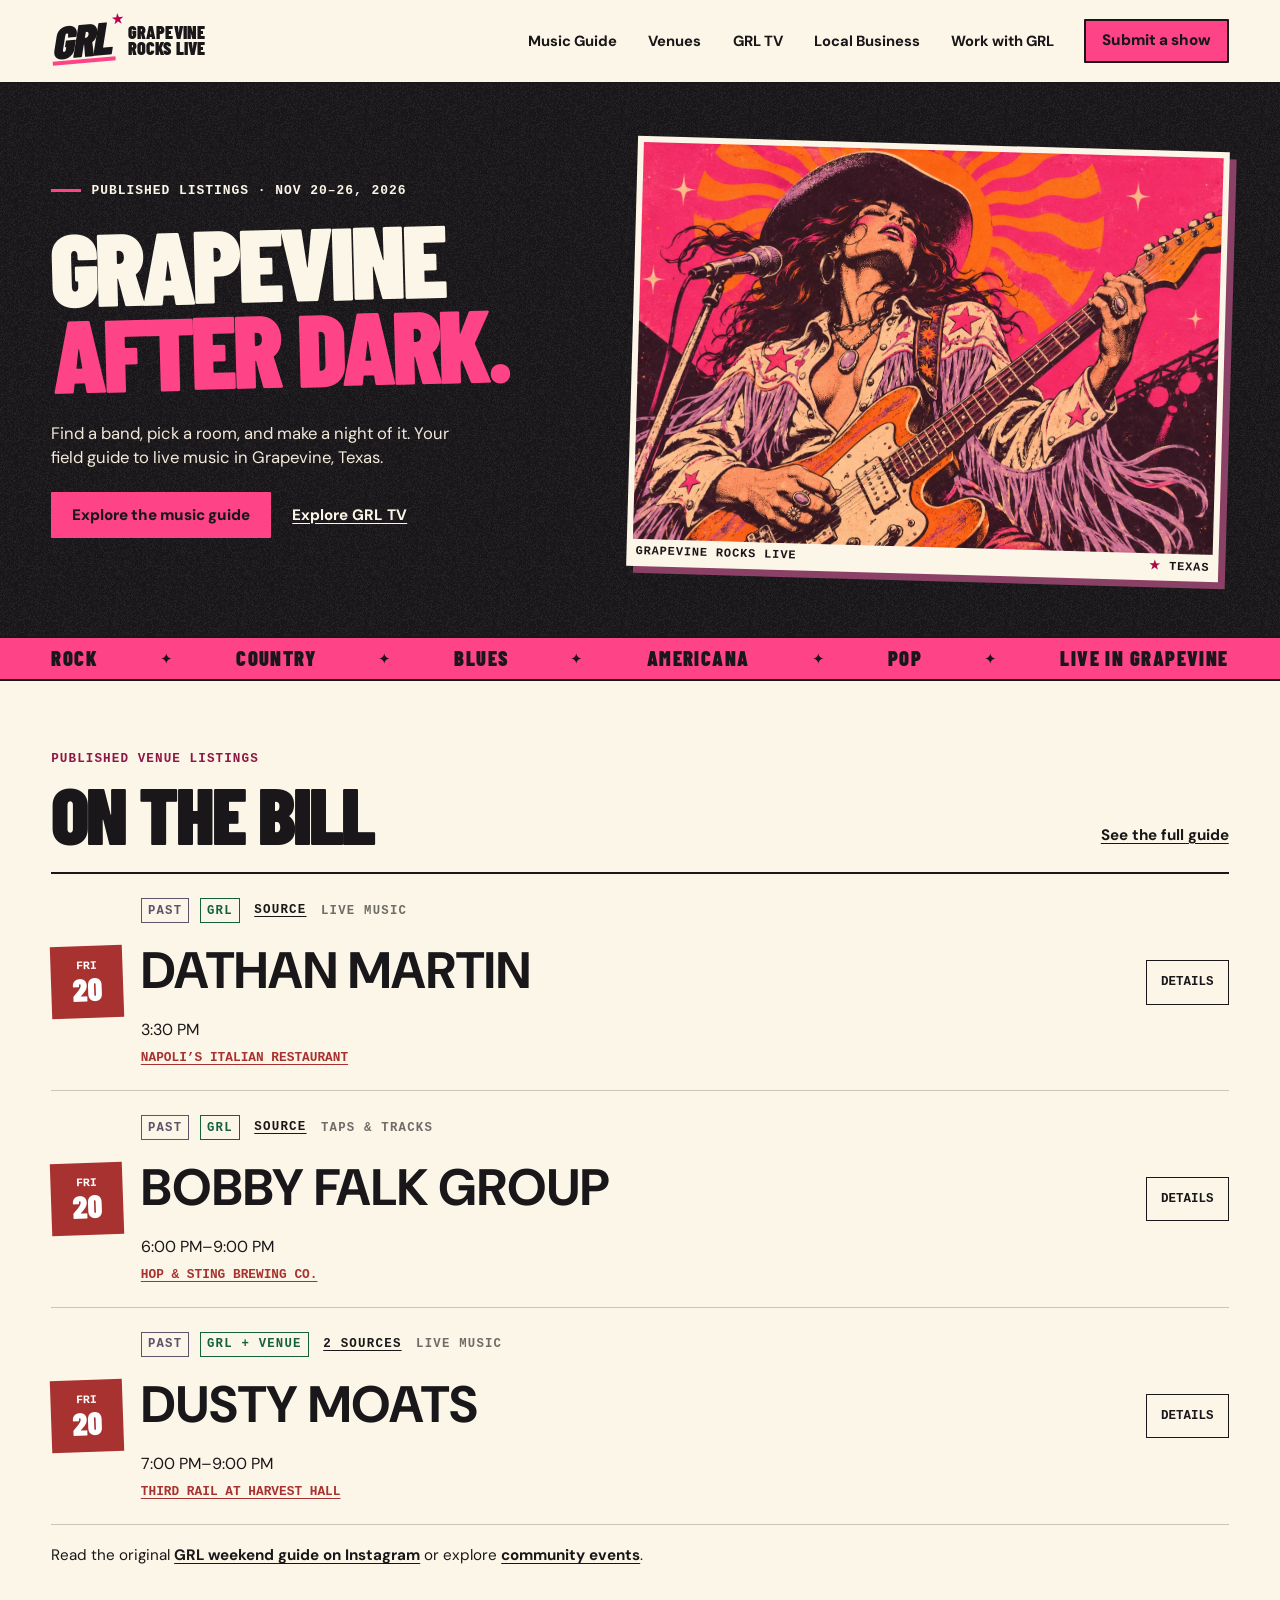
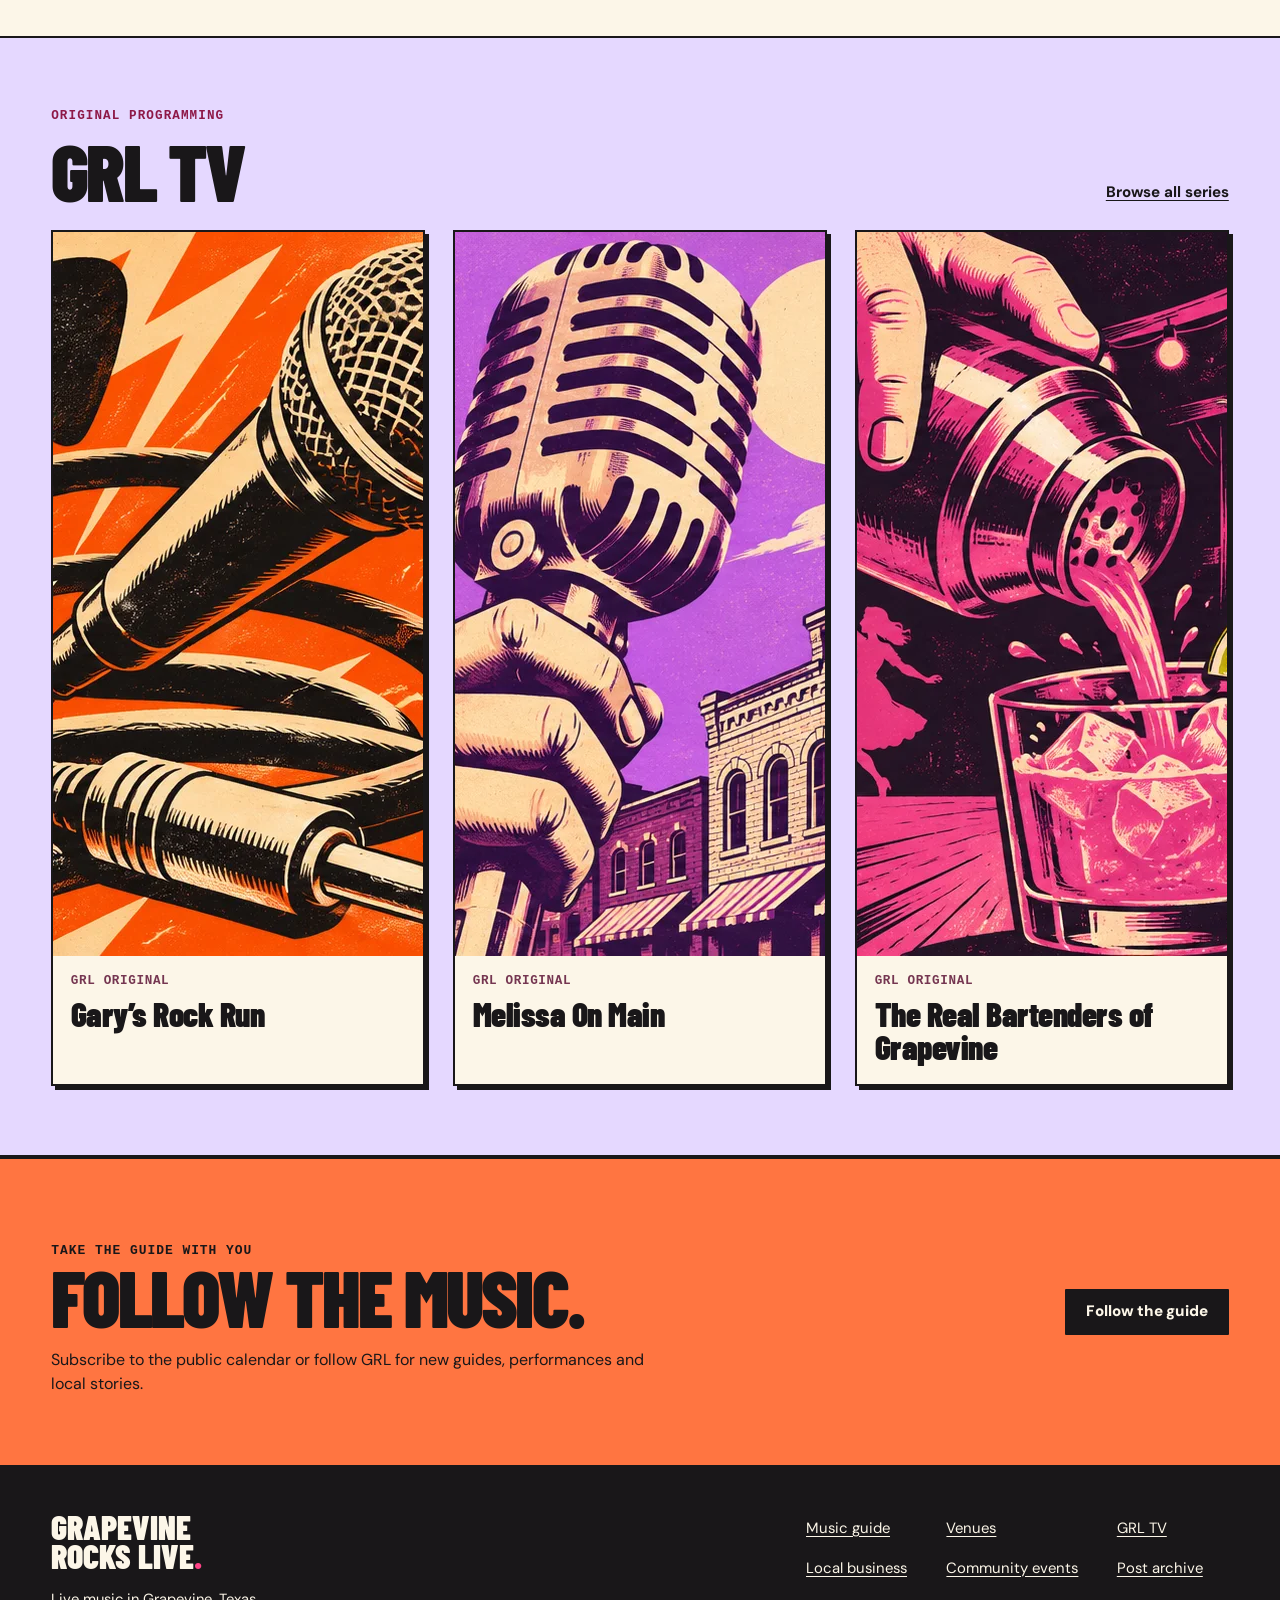
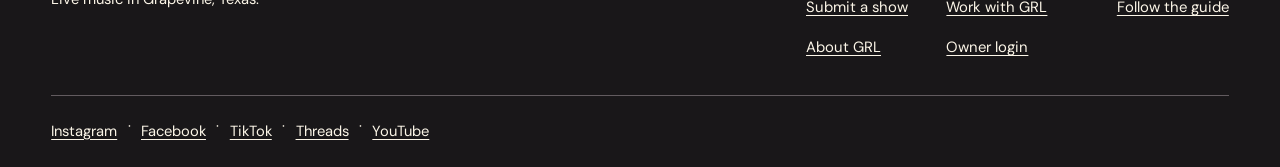
==== index.html @ aa610f47 "Publish owner login and live show, venue and edition editing" ====
<!doctype html>
<html lang="en">
  <head>
    <meta charset="utf-8">
    <meta name="viewport" content="width=device-width, initial-scale=1">
    <meta name="theme-color" content="#191719">
    <title>Grapevine Rocks Live | Grapevine, Texas Music Guide</title>
    <meta name="description" content="Find live music in Grapevine, Texas. Browse the show calendar, explore local venues, and catch original GRL TV stories from Main Street and beyond.">
    <link rel="canonical" href="https://cmcnosky.github.io/grapevine-rocks-live/">
    <meta property="og:site_name" content="Grapevine Rocks Live">
    <meta property="og:title" content="Grapevine Rocks Live | The Live Music Guide">
    <meta property="og:description" content="Find a band, pick a room, and make a night of it. Live shows, local venues and GRL TV in Grapevine, Texas.">
    <meta property="og:type" content="website">
    <meta property="og:url" content="https://cmcnosky.github.io/grapevine-rocks-live/">
    <meta property="og:image" content="https://cmcnosky.github.io/grapevine-rocks-live/assets/share.jpg">
    <meta property="og:image:width" content="1200">
    <meta property="og:image:height" content="630">
    <meta property="og:image:alt" content="Grapevine Rocks Live music guide, with a guitarist in pink and orange concert-poster artwork.">
    <meta name="twitter:card" content="summary_large_image">
    <link rel="icon" href="assets/favicon.svg" type="image/svg+xml">
    <link rel="alternate" type="text/calendar" title="Grapevine Rocks Live music calendar" href="calendar.ics">
    <link rel="preload" href="assets/barlow-condensed-black.woff2" as="font" type="font/woff2" crossorigin>
    <link rel="stylesheet" href="style.css">
    <link rel="stylesheet" href="guide.css">
    <script defer src="media.js"></script>
    <script defer src="archive-data.js"></script>
    <script defer src="archive.js"></script>
    <script defer src="owner-source.js"></script>
    <script defer src="guide.js"></script>
    <script defer src="app.js"></script>
  </head>
  <body>
    <a class="skip" href="#main">Skip to content</a>
    <header class="mast">
      <div class="mast-inner">
        <a class="brand" href="#home" aria-label="GRL Grapevine Rocks Live home">
          <span class="brand-icon" aria-hidden="true">GRL<span>★</span></span>
          <span class="wordmark">GRAPEVINE<br>ROCKS LIVE</span>
        </a>
        <button class="menu-toggle" type="button" aria-expanded="false" aria-controls="primary">Menu <span aria-hidden="true">☰</span></button>
        <nav id="primary" aria-label="Primary">
          <a href="#guide">Music Guide</a>
          <a href="#venues">Venues</a>
          <a href="#tv">GRL TV</a>
          <a href="#local">Local Business</a>
          <a href="#partners">Work with GRL</a>
          <a href="#submit" class="nav-cta">Submit a show</a>
        </nav>
      </div>
    </header>
    <main id="main" tabindex="-1">
      <section class="hero">
        <div class="wrap hero-in">
          <div class="hero-copy">
            <p class="eyebrow edition">Grapevine, Texas</p>
            <h1>Grapevine<br><span>After Dark.</span></h1>
            <p>Find a band, pick a room, and make a night of it. Your field guide to live music in Grapevine, Texas.</p>
            <div class="hero-actions">
              <a class="btn" href="calendar.ics" download>Download the music calendar</a>
              <a class="text-link" href="https://www.instagram.com/grapevinerockslive/">GRL on Instagram</a>
            </div>
          </div>
          <figure class="poster">
            <img src="assets/hero.webp" fetchpriority="high" width="1350" height="900" alt="A guitarist in a fringed jacket under pink and orange stage lights.">
            <figcaption><span>GRAPEVINE ROCKS LIVE</span><span>★ TEXAS</span></figcaption>
          </figure>
        </div>
      </section>
    </main>
    <footer class="footer">
      <div class="foot-inner">
        <div>
          <a href="#home" class="foot-name">GRAPEVINE<br>ROCKS LIVE<span>.</span></a>
          <p>Live music in Grapevine, Texas.</p>
        </div>
        <nav aria-label="Footer">
          <a href="#guide">Music guide</a><a href="#venues">Venues</a><a href="#tv">GRL TV</a>
          <a href="#local">Local business</a><a href="#events">Community events</a><a href="#archive">Post archive</a>
          <a href="#submit">Submit a show</a><a href="#partners">Work with GRL</a><a href="#updates">Follow the guide</a>
          <a href="#about">About GRL</a><a href="owner/">Owner login</a>
        </nav>
      </div>
      <nav class="foot-social" id="social-links" aria-label="GRL social accounts">
        <a href="https://www.instagram.com/grapevinerockslive/">Instagram</a>
        <a href="https://www.facebook.com/GrapevineRocksLive/">Facebook</a>
      </nav>
    </footer>
    <div id="site-announcer" class="sr" aria-live="polite"></div>
  </body>
</html>
---- style.css ----
@font-face {
  font-family: Barlow Condensed;
  src: url(assets/barlow-condensed-black.woff2) format("woff2");
  font-display: swap;
  font-weight: 900;
}
@font-face {
  font-family: DM Sans;
  src: url(assets/dm-sans.woff2) format("woff2");
  font-display: swap;
  font-weight: 100 1000;
}
:root {
  --ink: #191719;
  --paper: #fcf6e8;
  --cream: #fcf6e8;
  --pink: #ff4387;
  --orange: #ff7541;
  --lilac: #c6abff;
  --display: "Barlow Condensed", Impact, sans-serif;
  --body: "DM Sans", Arial, sans-serif;
  --mono: "SFMono-Regular", Consolas, "Liberation Mono", monospace;
  color: var(--ink);
  background: var(--paper);
  font-family: var(--body);
  line-height: 1.5;
  color-scheme: light;
}
* {
  box-sizing: border-box;
}
body {
  margin: 0;
}
button,
input,
select,
textarea {
  font: inherit;
}
a {
  color: inherit;
  text-underline-offset: 0.22em;
}
a:hover {
  text-decoration-thickness: 2px;
}
button,
a,
input,
select,
textarea {
  touch-action: manipulation;
}
button {
  cursor: pointer;
}
img {
  display: block;
  max-width: 100%;
}
h1,
h2,
h3,
p,
figure {
  margin: 0;
}
button:focus-visible,
a:focus-visible,
select:focus-visible,
input:focus-visible,
textarea:focus-visible,
[tabindex]:focus-visible {
  outline: 3px solid #1470ad;
  outline-offset: 4px;
}
main:focus {
  outline: 0;
}
.sr,
.skip:not(:focus) {
  position: absolute;
  width: 1px;
  height: 1px;
  padding: 0;
  margin: -1px;
  overflow: hidden;
  clip-path: inset(50%);
  white-space: nowrap;
}
.skip:focus {
  position: fixed;
  top: 0.6rem;
  left: 0.6rem;
  background: white;
  padding: 0.6rem;
  z-index: 6;
}
.mast {
  border-bottom: 2px solid var(--ink);
  background: var(--paper);
  position: relative;
  z-index: 4;
}
.mast-inner,
.foot-inner,
.foot-note,
.wrap {
  width: min(1380px, 92%);
  margin: auto;
}
.mast-inner {
  display: flex;
  align-items: center;
  justify-content: space-between;
  min-height: 82px;
  gap: 1rem;
}
.brand {
  display: inline-flex;
  gap: 13px;
  align-items: center;
  color: var(--ink);
  text-decoration: none;
}
.brand-icon {
  font: italic 900 46px/0.86 var(--display);
  letter-spacing: -0.09em;
  transform: rotate(-5deg);
  display: inline-block;
  border-bottom: 4px solid var(--pink);
  padding: 0 0.11em 0.02em 0;
  position: relative;
}
.brand-icon span {
  color: #b9004f;
  position: absolute;
  font: 900 13px/1 Arial;
  right: -0.66em;
  top: -0.24em;
}
.wordmark {
  font: 900 18px/0.88 var(--display);
  letter-spacing: 0.01em;
}
.mast nav {
  display: flex;
  align-items: center;
  gap: clamp(1rem, 2.3vw, 2.6rem);
}
.mast nav a {
  font-size: 0.92rem;
  font-weight: 750;
  text-decoration: none;
  padding: 0.7rem 0.05rem;
}
.mast nav a:hover,
.mast nav a[aria-current="page"] {
  text-decoration: underline;
  text-decoration-color: #b81151;
  text-underline-offset: 0.38em;
}
.mast nav .nav-cta,
.btn {
  display: inline-flex;
  align-items: center;
  justify-content: center;
  border: 2px solid var(--ink);
  border-radius: 1px;
  padding: 0.71rem 1.17rem;
  background: var(--pink);
  color: var(--ink);
  font-size: 0.95rem;
  font-weight: 850;
  text-decoration: none;
  line-height: 1.25;
}
.mast nav .nav-cta {
  padding: 0.67rem 1rem;
}
.btn:hover,
.mast .nav-cta:hover {
  box-shadow: 3px 3px 0 currentColor;
  text-decoration: none;
}
.btn.ink {
  background: var(--ink);
  color: var(--paper);
}
.btn.light {
  background: var(--paper);
  color: var(--ink);
}
.menu-toggle {
  display: none;
}
.hero {
  background: var(--ink);
  color: var(--paper);
  position: relative;
  overflow: hidden;
}
.hero::before {
  content: "";
  position: absolute;
  inset: 0;
  pointer-events: none;
  opacity: 0.14;
  background-image: url(assets/grain.png);
}
.hero-in {
  position: relative;
  display: grid;
  grid-template-columns: 0.94fr 1.06fr;
  align-items: center;
  gap: clamp(1.8rem, 4vw, 4.5rem);
  padding-block: clamp(2.5rem, 4.35vw, 4.95rem);
}
.eyebrow {
  font: 700 0.81rem/1.35 var(--mono);
  letter-spacing: 0.075em;
  text-transform: uppercase;
}
.edition {
  display: flex;
  align-items: center;
  gap: 0.65rem;
  color: var(--paper);
}
.edition::before {
  content: "";
  background: var(--pink);
  height: 3px;
  width: 30px;
}
.hero h1 {
  font: 900 clamp(4.5rem, 8.05vw, 8.9rem)/0.835 var(--display);
  text-transform: uppercase;
  letter-spacing: -0.038em;
  margin: 0.24em 0 0.18em;
  display: inline-block;
  transform: rotate(-1.5deg);
  transform-origin: left 50%;
}
.hero h1 span {
  color: var(--pink);
}
.hero-copy > p:not(.eyebrow) {
  font-size: clamp(1rem, 1.3vw, 1.22rem);
  max-width: 37ch;
  color: #f3e9db;
  line-height: 1.48;
  margin: 0.35em 0 1.35em;
}
.hero-actions {
  display: flex;
  gap: 1.35rem;
  align-items: center;
  flex-wrap: wrap;
}
.hero-actions .btn {
  border-color: var(--pink);
}
.text-link {
  font-size: 0.95rem;
  font-weight: 750;
}
.poster {
  position: relative;
  transform: rotate(1.6deg);
  margin: 4px 5px 7px 0;
  isolation: isolate;
  background: var(--paper);
  padding: 6px;
  box-shadow: 7px 7px 0 #8b4165;
}
.poster img {
  width: 100%;
  height: clamp(290px, 31vw, 470px);
  object-fit: cover;
  object-position: 45% 52%;
}
.poster figcaption {
  font: 800 0.75rem var(--mono);
  color: var(--ink);
  letter-spacing: 0.07em;
  padding: 5px 3px 1px;
  display: flex;
  justify-content: space-between;
  align-items: center;
  gap: 8px;
}
.poster .poster-star {
  color: #a30d44;
}
.music-strip {
  background: var(--pink);
  border-block: 2px solid var(--ink);
  color: var(--ink);
  overflow: hidden;
  padding: 0.5rem 0;
}
.music-strip > div {
  display: flex;
  align-items: center;
  justify-content: space-between;
  gap: 0.8rem;
  font: 900 clamp(1rem, 1.6vw, 1.62rem)/1.2 var(--display);
  letter-spacing: 0.07em;
  text-transform: uppercase;
}
.music-strip i {
  font: normal 15px/1 Arial;
}
.band {
  padding: clamp(3rem, 5.4vw, 6rem) 0;
}
.top-line {
  display: flex;
  justify-content: space-between;
  align-items: flex-end;
  gap: 1.2rem;
  margin-bottom: 1.35rem;
}
.kicker {
  font: 700 0.79rem/1.5 var(--mono);
  letter-spacing: 0.085em;
  text-transform: uppercase;
  color: #8d1847;
  margin-bottom: 0.5rem;
}
.display,
.big-title {
  font: 900 clamp(3.1rem, 6.2vw, 6rem)/0.93 var(--display);
  letter-spacing: -0.035em;
  text-transform: uppercase;
}
.big-title {
  font-size: clamp(4.1rem, 7.6vw, 7.8rem);
}
.top-line .text-link {
  margin-bottom: 0.25rem;
}
.sub {
  max-width: 65ch;
  margin: 1rem 0;
  font-size: 1.09rem;
}
.home-guide {
  border-top: 3px solid var(--ink);
}
.tv-band {
  background: #e5d8ff;
  border-block: 2px solid var(--ink);
}
.card-grid {
  display: grid;
  grid-template-columns: repeat(3, minmax(0, 1fr));
  gap: clamp(1rem, 2.2vw, 2rem);
}
.series-card {
  border: 2px solid var(--ink);
  background: var(--paper);
  color: var(--ink);
  display: block;
  text-decoration: none;
  box-shadow: 4px 4px var(--ink);
}
.series-card img {
  width: 100%;
  aspect-ratio: 1.82;
  object-fit: cover;
}
.series-card .card-body {
  padding: 1rem 1.1rem 1.2rem;
}
.series-card h3,
.story h2,
.plan h3,
.box-title {
  font: 900 clamp(1.7rem, 2.6vw, 2.6rem)/1 var(--display);
  letter-spacing: -0.015em;
}
.series-card .tag,
.meta {
  font: 700 0.79rem/1.45 var(--mono);
  text-transform: uppercase;
  letter-spacing: 0.05em;
}
.series-card .tag {
  margin-bottom: 0.5rem;
  color: #753651;
  display: block;
}
.series-card:hover h3 {
  text-decoration: underline;
  text-decoration-thickness: 2px;
}
.split-panel {
  display: grid;
  grid-template-columns: 1fr 1fr;
  gap: 2.2rem;
  align-items: start;
}
.newsletter-call {
  background: var(--orange);
  border-block: 2px solid var(--ink);
}
.newsletter-call .wrap {
  display: flex;
  justify-content: space-between;
  align-items: center;
  gap: 2rem;
}
.newsletter-call p {
  max-width: 54ch;
  margin: 0.9rem 0 0;
}
.footer {
  background: var(--ink);
  color: var(--paper);
  padding: 2.8rem 0 1.25rem;
}
.foot-inner {
  display: flex;
  justify-content: space-between;
  gap: 2rem;
}
.foot-name {
  display: inline-block;
  font: 900 2.1rem/0.88 var(--display);
  text-decoration: none;
}
.foot-name span {
  color: var(--pink);
}
.foot-inner p {
  font-size: 0.92rem;
  margin-top: 0.7rem;
}
.foot-inner nav {
  display: grid;
  grid-template-columns: repeat(3, auto);
  gap: 0.5rem 2.4rem;
  font-size: 0.93rem;
}
.foot-note {
  border-top: 1px solid #796f72;
  padding-top: 1.1rem;
  margin-top: 2rem;
  display: flex;
  justify-content: space-between;
  gap: 1rem;
  font: 500 0.8rem/1.5 var(--mono);
  color: #ddd1ca;
}
.pagehead {
  padding: 3.1rem 0 2rem;
  border-bottom: 2px solid var(--ink);
}
.pagehead .sub {
  margin: 1rem 0 0;
}
.lav {
  background: var(--lilac);
}
.org {
  background: var(--orange);
}
.rose {
  background: var(--pink);
}
.pagehead .kicker {
  color: var(--ink);
}
.compact {
  padding: 2.4rem 0 3.5rem;
}
.panel {
  background: var(--paper);
  border: 2px solid var(--ink);
  padding: clamp(1rem, 3vw, 2.2rem);
}
.stack > * + * {
  margin-top: 1rem;
}
.story {
  padding: 1.6rem 0;
  border-top: 2px solid var(--ink);
}
.story p {
  margin: 0.65rem 0 1rem;
  max-width: 62ch;
}
.story .meta {
  display: block;
  margin-bottom: 0.55rem;
}
.inline-links {
  display: flex;
  flex-wrap: wrap;
  gap: 0.75rem 1.8rem;
}
.plan-grid {
  display: grid;
  grid-template-columns: repeat(3, minmax(0, 1fr));
  gap: 1.1rem;
}
.plan {
  border: 2px solid var(--ink);
  border-top: 8px solid var(--pink);
  padding: 1.3rem;
}
.plan:nth-child(2) {
  border-top-color: var(--orange);
}
.plan:nth-child(3) {
  border-top-color: var(--lilac);
}
.plan p {
  margin: 0.8rem 0 1.2rem;
}
.content-form {
  max-width: 640px;
}
.content-form label,
.content-form legend {
  display: block;
  font-weight: 750;
}
.content-form input:not([type="checkbox"]):not([type="radio"]),
.content-form select,
.content-form textarea {
  width: 100%;
  padding: 0.68rem 0.75rem;
  border: 2px solid #4b4648;
  background: #fffcf4;
  color: var(--ink);
  border-radius: 0;
  margin: 0.25rem 0 1rem;
}
.content-form textarea {
  min-height: 5.5rem;
}
.content-form .choice {
  display: flex;
  gap: 0.65rem;
  align-items: flex-start;
  font-weight: 500;
  margin-bottom: 0.8rem;
}
.content-form .choice input {
  width: 18px;
  height: 18px;
  flex: 0 0 auto;
  margin-top: 0.2em;
}
.content-form fieldset {
  border: 0;
  margin: 0 0 0.9rem;
  padding: 0;
}
.content-form legend {
  margin: 0 0 0.5rem;
}
.notice {
  padding: 1rem;
  border: 2px solid var(--ink);
  background: var(--paper);
  margin: 1rem 0;
}
.series-layout {
  display: grid;
  grid-template-columns: minmax(180px, 0.52fr) 1fr;
  gap: 2rem;
  align-items: start;
}
.series-layout > img {
  width: 100%;
  max-height: 420px;
  object-fit: cover;
  border: 2px solid var(--ink);
}
.series-layout p {
  margin: 1rem 0;
}
.show-sections {
  margin-top: 2.5rem;
}
.section-title {
  font: 900 2.6rem/1 var(--display);
  margin: 0 0 1.4rem;
}
.trail {
  display: inline-block;
  font-size: 0.95rem;
  font-weight: 750;
  margin-bottom: 1rem;
}
.plain-list {
  padding-left: 1.25rem;
}
.plain-list li {
  margin: 0.45rem 0;
}
.about-copy {
  max-width: 80ch;
}
.about-copy h2 {
  margin-top: 1.6rem;
}
.about-copy p {
  margin: 0.7rem 0;
}
.about-copy p:first-of-type {
  margin-top: 0;
}
@media (max-width: 900px) {
  .mast nav {
    gap: 0.92rem;
  }
  .mast nav a {
    font-size: 0.86rem;
  }
  .wordmark {
    display: none;
  }
  .hero h1 {
    font-size: 8.6vw;
  }
  .poster img {
    height: 31vw;
  }
  .mast-inner {
    min-height: 70px;
  }
  .foot-inner nav {
    gap: 0.6rem 1.3rem;
  }
}
@media (max-width: 730px) {
  .wrap,
  .mast-inner,
  .foot-inner,
  .foot-note {
    width: 90%;
  }
  .mast-inner {
    min-height: 65px;
  }
  .wordmark {
    display: inline;
  }
  .brand-icon {
    font-size: 39px;
  }
  .wordmark {
    font-size: 16px;
  }
  .menu-toggle {
    display: inline-flex;
    gap: 0.65rem;
    align-items: center;
    background: transparent;
    border: 1.5px solid var(--ink);
    padding: 0.45rem 0.8rem;
    font-weight: 750;
  }
  .mast nav {
    display: none;
    position: absolute;
    left: 0;
    right: 0;
    top: 100%;
    background: var(--paper);
    padding: 1rem 5%;
    border-bottom: 2px solid var(--ink);
    box-shadow: 0 8px 12px #1917191f;
  }
  .mast nav.open {
    display: grid;
    grid-template-columns: 1fr 1fr;
  }
  .mast nav a {
    font-size: 1rem;
  }
  .hero-in {
    grid-template-columns: 1fr;
    gap: 1.8rem;
    padding: 2.1rem 0 2.2rem;
  }
  .hero h1 {
    font-size: clamp(4.9rem, 15vw, 7.5rem);
    margin: 0.24em 0 0.15em;
  }
  .hero-copy > p:not(.eyebrow) {
    max-width: 48ch;
    font-size: 1.02rem;
    margin-bottom: 1.1rem;
  }
  .poster {
    width: 97%;
    margin-inline: auto;
  }
  .poster img {
    height: clamp(208px, 53vw, 330px);
  }
  .music-strip > div {
    font-size: 1.05rem;
    gap: 0.7rem;
    width: max-content;
    min-width: 90%;
    justify-content: flex-start;
    margin-left: 5%;
  }
  .top-line {
    align-items: flex-start;
    flex-direction: column;
    gap: 0.65rem;
  }
  .band {
    padding: 2.7rem 0;
  }
  .card-grid,
  .plan-grid,
  .split-panel,
  .series-layout {
    grid-template-columns: 1fr;
  }
  .card-grid {
    gap: 1.4rem;
  }
  .series-card img {
    aspect-ratio: 2.05;
  }
  .newsletter-call .wrap {
    align-items: flex-start;
    flex-direction: column;
    gap: 1rem;
  }
  .foot-inner {
    flex-direction: column;
  }
  .foot-inner nav {
    grid-template-columns: 1fr 1fr;
  }
  .foot-note {
    flex-direction: column;
    gap: 0.3rem;
  }
  .pagehead {
    padding: 2.2rem 0 1.5rem;
  }
  .series-layout > img {
    max-height: 245px;
  }
  .big-title {
    font-size: clamp(3.1rem, 13vw, 5.6rem);
  }
  .split-panel {
    gap: 1.4rem;
  }
  .poster figcaption {
    font-size: 0.75rem;
  }
}
@media (prefers-reduced-motion: reduce) {
  *,
  *::before,
  *::after {
    animation-duration: 0.001ms !important;
    scroll-behavior: auto !important;
  }
}

.home-original {
  margin: 1.2rem 0 0;
  font-size: 0.95rem;
}
.home-original a {
  font-weight: 720;
}
.brand-icon {
  letter-spacing: -0.055em;
}
.hero::before {
  opacity: 0.1;
}
.foot-inner nav {
  grid-template-columns: repeat(3, auto);
}
@media (max-width: 940px) and (min-width: 731px) {
  .mast nav {
    gap: 0.78rem;
  }
}
@media (max-width: 730px) {
  .hero h1 {
    font-size: clamp(3.5rem, 19.3vw, 7.5rem);
  }
  .foot-inner nav {
    grid-template-columns: 1fr 1fr;
  }
  .hero-actions {
    gap: 0.9rem;
  }
  .hero-actions .btn {
    padding: 0.7rem 0.85rem;
  }
}
@media (max-width: 410px) {
  .hero-actions {
    column-gap: 0.9rem;
  }
  .hero-actions .text-link {
    font-size: 0.9rem;
  }
}

.tv-feature {
  display: grid;
  grid-template-columns: minmax(180px, 0.55fr) 1fr;
  align-items: stretch;
  background: var(--ink);
  color: var(--paper);
  border: 2px solid var(--ink);
  margin-bottom: 2.6rem;
}
.tv-feature img {
  width: 100%;
  height: 100%;
  max-height: 300px;
  object-fit: cover;
}
.tv-feature > div {
  align-self: center;
  padding: 1.7rem 2rem;
}
.tv-feature h2 {
  font: 900 clamp(2rem, 3.7vw, 3.8rem)/0.98 var(--display);
  margin: 0.45rem 0;
}
.tv-feature p {
  max-width: 58ch;
}
.tv-feature a {
  display: inline-block;
  color: var(--pink);
  font-weight: 750;
  margin: 0.75rem 0 0;
}
.tv-more {
  display: grid;
  grid-template-columns: repeat(3, minmax(0, 1fr));
  gap: 1.2rem;
  margin: 2rem 0;
}
.archive-list .story {
  display: grid;
  grid-template-columns: 1fr 2.2fr;
  column-gap: 2rem;
  row-gap: 0.2rem;
}
.archive-list .story h2 {
  font-size: 1.85rem;
}
.archive-list .story p,
.archive-list .story a {
  grid-column: 2;
}
.archive-list .story a {
  justify-self: start;
}
.archive-list .story p {
  margin: 0.2rem 0;
}
.archive-list .story .meta {
  margin-top: 0.35rem;
}
@media (max-width: 730px) {
  .tv-feature,
  .tv-more,
  .archive-list .story {
    grid-template-columns: 1fr;
  }
  .tv-feature > div {
    padding: 1rem 1.15rem 1.4rem;
  }
  .tv-feature img {
    height: 180px;
  }
  .tv-more {
    gap: 0.15rem;
  }
  .tv-more .story {
    padding: 1.15rem 0;
  }
  .archive-list .story p,
  .archive-list .story a {
    grid-column: 1;
  }
  .archive-list .story p {
    margin: 0.5rem 0;
  }
}

.post-reader {
  margin-top: 1.1rem;
}
.post-reader summary {
  font-weight: 700;
  text-decoration: underline;
  cursor: pointer;
  text-underline-offset: 0.22em;
}
.post-reader iframe {
  background: white;
  border: 1px solid #b3a4a3;
  margin-top: 0.65rem;
  width: 100%;
  max-width: 540px;
  height: 560px;
}
.post-reader small {
  display: block;
}
.archive-list .post-reader {
  grid-column: 2;
}
@media (max-width: 730px) {
  .archive-list .post-reader {
    grid-column: 1;
  }
  .post-reader iframe {
    height: 495px;
  }
}

.archive-invite {
  display: flex;
  gap: 1rem;
  align-items: center;
  flex-wrap: wrap;
  margin: 1rem 0 2.5rem;
}
.archive-invite span,
.archive-help {
  color: #4b3c41;
}
.archive-controls {
  display: flex;
  gap: 1rem;
  align-items: end;
  flex-wrap: wrap;
}
.archive-controls label {
  flex: 1 1 155px;
  font-weight: 700;
}
.archive-controls input,
.archive-controls select {
  width: 100%;
  display: block;
  margin: 0.3rem 0 0;
  padding: 0.65rem;
  border: 2px solid var(--ink);
  background: #fffdf5;
  color: var(--ink);
  border-radius: 0;
}
.archive-help {
  margin: 1rem 0;
  max-width: 78ch;
}
#archive-count {
  padding: 1rem 0;
}
.archive-item {
  border-top: 1px solid var(--ink);
  padding: 1rem 0;
  display: grid;
  grid-template-columns: minmax(105px, 18%) 1fr;
  gap: 1rem;
}
.archive-item h2 {
  font: 900 1.75rem/1.1 var(--display);
}
.archive-item > div > p {
  font-size: 0.92rem;
  margin: 0.35rem 0 0;
}
.pages {
  display: flex;
  gap: 0.85rem;
  align-items: center;
  margin-top: 1rem;
}
.pages button:disabled {
  opacity: 0.48;
  cursor: default;
  box-shadow: none;
}
.archive-controls .btn {
  height: 48px;
}
@media (max-width: 730px) {
  .archive-controls {
    gap: 0.65rem;
  }
  .archive-controls label:first-child {
    flex-basis: 100%;
  }
  .archive-item {
    grid-template-columns: 1fr;
    gap: 0.3rem;
  }
  .archive-invite {
    margin-bottom: 1.8rem;
  }
}

.foot-social {
  width: min(1380px, 92%);
  margin: 1.5rem auto 0;
  display: flex;
  gap: 0.65rem;
  flex-wrap: wrap;
  font-size: 0.92rem;
}
.coverage {
  padding: 1.5rem;
  background: #f3e9d8;
  border-left: 5px solid var(--ink);
  margin: 1.5rem 0;
}
.coverage p:not(.kicker) {
  margin: 0.7rem 0;
  max-width: 62ch;
}
.coverage a {
  font-weight: 700;
}
@media (max-width: 730px) {
  .foot-social {
    width: 90%;
  }
}

@media (max-width: 370px) {
  .menu-toggle {
    flex-shrink: 0;
  }
  .mast-inner {
    gap: 0.5rem;
  }
}

/* Keep pointer and keyboard targets easy to use from the smallest handset. */
.menu-toggle { min-height: 44px; }
.foot-social { border-top: 1px solid #625b5f; margin-top: 2rem; padding-top: 1.15rem; }
.foot-social a, .foot-inner nav a { width: fit-content; padding-block: .3rem; }
.footer a:focus-visible, .hero a:focus-visible { outline-color: #ffb6d2; }
main h1[tabindex="-1"]:focus:not(:focus-visible) { outline: none; }
@media (max-width: 730px) {
  .foot-inner nav { align-items: start; }
  .foot-social { gap: .55rem 1rem; align-items: center; }
  .pages { flex-wrap: wrap; }
}

.contact-composer {
  max-width: 1080px;
  display: grid;
  gap: clamp(1.5rem, 4vw, 4rem);
  grid-template-columns: minmax(0, 1.05fr) minmax(0, 1fr);
  align-items: start;
}
.contact-composer > .notice { grid-column: 1 / -1; margin: 0; }
.contact-composer form, .composer-output { min-width: 0; }
.contact-composer textarea { resize: vertical; }
.contact-composer input, .contact-composer select,
.contact-composer textarea { min-height: 46px; }
.composer-output {
  border-top: 4px solid var(--pink);
  padding: clamp(1rem, 2.3vw, 2rem);
  background: #f1e8d8;
}
.composer-output > p { margin: .8rem 0; }
.composer-output textarea[readonly] {
  display: block; font-size: .95rem; line-height: 1.5; min-height: 12rem;
}
.contact-actions, .calendar-actions {
  display: flex; flex-wrap: wrap; align-items: center; gap: .7rem;
}
.contact-actions .btn, .calendar-actions .btn { min-height: 44px; }
.contact-sources { font-size: .94rem; line-height: 1.6; }
.composer-status { font-weight: 650; }
.composer-status:empty { display: none; }
.updates-grid { display: grid; grid-template-columns: 1.1fr .9fr; gap: clamp(2rem, 5vw, 5rem); }
.updates-grid .story { margin: 0; }
.updates-grid .calendar-actions { margin-block: 1.35rem; }
.updates-grid .inline-links { gap: .75rem 1.2rem; }
@media (max-width: 730px) {
  .contact-composer, .updates-grid { grid-template-columns: 1fr; gap: 1.5rem; }
  .contact-composer > .notice { grid-column: auto; }
}
@media print {
  @page { margin: 12mm; }
  body { color: #181518; background: white; }
  .mast, .footer, .menu-toggle, .skip, .hero-actions, .grl-filters, .contact-actions, .calendar-actions, .post-reader, .pages { display: none !important; }
  .grl-page, .pagehead, .compact, .band { padding: 12pt 0 !important; min-height: 0 !important; }
  .grl-page-head h1, .pagehead h1 { font-size: 37pt !important; }
  .grl-event-row, .grl-venue-card, .archive-item, .plan { break-inside: avoid; }
}

html:not(.site-ready) #primary, html:not(.site-ready) .menu-toggle, html:not(.site-ready) .foot-inner nav {
  visibility: hidden;
}
.composer-fields {
  display: grid;
  grid-template-columns: minmax(0, 1fr) minmax(0, 1fr);
  gap: 1rem;
  min-width: 0;
}
.composer-fields > label {
  min-width: 0;
}
.content-form .composer-fields input[type="date"],
.content-form .composer-fields input[type="time"] {
  -webkit-appearance: none;
  appearance: none;
  box-sizing: border-box;
  display: block;
  inline-size: 100%;
  max-inline-size: 100%;
  max-width: 100%;
  min-inline-size: 0;
  min-width: 0;
  width: 100%;
}
@media (max-width: 410px) {
  .composer-fields {
    grid-template-columns: minmax(0, 1fr);
    gap: 0;
  }
}

.contact-panel {
  min-width: 0;
  background: #f3ebdb;
  border-top: 4px solid var(--ink);
  padding: clamp(1.1rem, 2.5vw, 2rem);
}
.contact-panel > p { margin: .8rem 0 1.1rem; }
.contact-panel .contact-sources { margin-bottom: 0; }
.contact-panel .composer-output {
  padding: 1.2rem 0 0;
  margin-top: 1.4rem;
  border-top: 1px solid #766b70;
  background: transparent;
}
.grl-event-kicker .grl-source-link { display: inline-flex; align-items: center; min-height: 36px; padding-inline: 4px; }
---- guide.css ----
.grl-page,
.home-guide {
  --grl-ink: var(--ink, #16130f);
  --grl-cream: var(--cream, #f5eddd);
  --grl-paper: var(--paper, #fffaf0);
  --grl-pink: var(--pink, #ee2a88);
  --grl-red: var(--red, #a83230);
  --grl-purple: var(--purple, #7d48d7);
  --grl-orange: var(--orange, #f77f19);
  --grl-green: #14613e;
  --grl-line: color-mix(in srgb, var(--grl-ink) 22%, transparent);
}

.grl-page {
  color: var(--grl-ink);
  font-family: var(--body, "DM Sans", system-ui, sans-serif);
  min-height: 60vh;
  padding: clamp(3rem, 8vw, 7rem) max(1rem, calc((100vw - 76rem) / 2));
}

.grl-page *,
.grl-page *::before,
.grl-page *::after {
  box-sizing: border-box;
}

.grl-page a {
  color: inherit;
  text-decoration-thickness: 0.11em;
  text-underline-offset: 0.18em;
}

.grl-page a:hover {
  color: #8e1748;
}

.grl-page :focus-visible {
  outline: 3px solid var(--grl-purple);
  outline-offset: 3px;
}

.grl-page h1,
.grl-page h2,
.grl-page h3,
.grl-page p {
  margin-top: 0;
}

.grl-page h1,
.grl-page h2,
.grl-page h3 {
  font-family: var(--display, "Archivo Black", Impact, sans-serif);
  letter-spacing: -0.035em;
  line-height: 0.95;
}

.grl-page-head {
  border-bottom: 2px solid var(--grl-ink);
  margin-bottom: 1.5rem;
  padding-bottom: clamp(1.5rem, 4vw, 3rem);
}

.grl-page-head h1 {
  font-size: clamp(3.25rem, 10vw, 8.5rem);
  margin-bottom: 0;
  max-width: 12ch;
  text-transform: uppercase;
}

.grl-page-intro {
  font-size: clamp(1.1rem, 2.2vw, 1.45rem);
  line-height: 1.5;
  margin: 1.25rem 0 0;
  max-width: 50rem;
}

.grl-eyebrow,
.grl-event-kicker,
.grl-venue-card-top {
  font-family: var(--mono, "IBM Plex Mono", monospace);
  font-size: 0.77rem;
  font-weight: 700;
  letter-spacing: 0.1em;
  line-height: 1.3;
  text-transform: uppercase;
}

.grl-eyebrow {
  color: var(--grl-red);
  margin-bottom: 0.75rem;
}

.grl-weekend-source {
  font-family: var(--mono, "IBM Plex Mono", monospace);
  font-size: 0.75rem;
  font-weight: 800;
  text-transform: uppercase;
}

.grl-calendar-panel {
  align-items: center;
  background: var(--grl-orange);
  border: 2px solid var(--grl-ink);
  display: grid;
  gap: 1.5rem 2rem;
  grid-template-columns: minmax(0, 1fr) auto;
  margin: 3rem 0 0;
  padding: clamp(1.2rem, 3vw, 2rem);
}

.grl-calendar-panel h2 {
  font-size: clamp(1.8rem, 4vw, 3.4rem);
  margin-bottom: 0.6rem;
  max-width: 17ch;
  text-transform: uppercase;
}

.grl-calendar-panel p:last-child {
  line-height: 1.5;
  margin-bottom: 0;
  max-width: 45rem;
}

.grl-calendar-panel .grl-eyebrow {
  color: var(--grl-ink);
}

.grl-calendar-actions,
.grl-show-actions {
  display: flex;
  flex-wrap: wrap;
  gap: 0.65rem;
}

.grl-calendar-actions {
  justify-content: flex-end;
}

.grl-filters {
  align-items: end;
  background: var(--grl-ink);
  color: var(--grl-cream);
  display: grid;
  gap: 0.85rem;
  grid-template-columns: 1.4fr 1fr 1fr auto;
  margin: 0 0 1.1rem;
  padding: 1rem;
}

.grl-filters label {
  display: grid;
  gap: 0.45rem;
}

.grl-filters label > span {
  font-family: var(--mono, "IBM Plex Mono", monospace);
  font-size: 0.78rem;
  font-weight: 700;
  letter-spacing: 0.05em;
  text-transform: uppercase;
}

.grl-page input,
.grl-page select {
  appearance: none;
  background-color: var(--grl-paper);
  border: 1px solid var(--grl-ink);
  border-radius: 0;
  color: var(--grl-ink);
  font: inherit;
  font-size: 1rem;
  line-height: 1.4;
  min-height: 3rem;
  padding: 0.7rem 0.8rem;
  width: 100%;
}

.grl-page select {
  background-image:
    linear-gradient(45deg, transparent 50%, currentColor 50%),
    linear-gradient(135deg, currentColor 50%, transparent 50%);
  background-position:
    calc(100% - 1rem) 1.25rem,
    calc(100% - 0.7rem) 1.25rem;
  background-repeat: no-repeat;
  background-size: 0.35rem 0.35rem;
  padding-right: 2.2rem;
}

.grl-filters input,
.grl-filters select {
  border-color: var(--grl-cream);
}

.grl-text-button {
  background: transparent;
  border: 0;
  color: inherit;
  cursor: pointer;
  font-family: var(--mono, "IBM Plex Mono", monospace);
  font-size: 0.78rem;
  font-weight: 700;
  padding: 0.8rem;
  text-decoration: underline;
  text-underline-offset: 0.2rem;
  text-transform: uppercase;
}

.grl-results-summary {
  font-family: var(--mono, "IBM Plex Mono", monospace);
  font-size: 0.83rem;
  margin: 0 0 0.6rem;
}

.grl-event-list,
.home-guide {
  border-top: 2px solid var(--grl-ink);
}

.grl-event-row {
  align-items: center;
  border-bottom: 1px solid var(--grl-line);
  display: grid;
  gap: 1.1rem;
  grid-template-columns: 4.5rem minmax(0, 1fr) auto;
  min-height: 9.2rem;
  padding: 1.15rem 0;
  transition:
    background 160ms ease,
    padding 160ms ease;
}

.grl-event-row:hover {
  background: color-mix(in srgb, var(--grl-pink) 7%, transparent);
  padding-left: 0.7rem;
  padding-right: 0.7rem;
}

.grl-event-date {
  align-content: center;
  aspect-ratio: 1;
  background: var(--grl-red);
  color: #fff;
  display: grid;
  justify-items: center;
  line-height: 1;
  padding: 0.45rem;
  transform: rotate(-2deg);
}

.grl-event-date span {
  font-family: var(--mono, "IBM Plex Mono", monospace);
  font-size: 0.72rem;
  font-weight: 800;
  text-transform: uppercase;
}

.grl-event-date strong {
  font-family: var(--display, "Archivo Black", Impact, sans-serif);
  font-size: 2rem;
}

.grl-event-copy h3 {
  font-size: clamp(1.8rem, 4.4vw, 3.2rem);
  margin: 0.3rem 0 0.55rem;
  text-transform: uppercase;
}

.grl-event-copy h3 a {
  text-decoration: none;
}

.grl-event-copy p {
  line-height: 1.4;
  margin-bottom: 0.25rem;
}

.grl-event-kicker {
  align-items: center;
  display: flex;
  flex-wrap: wrap;
  gap: 0.35rem 0.65rem;
}

.grl-event-kicker > span:last-child {
  color: color-mix(in srgb, var(--grl-ink) 62%, transparent);
}

.grl-source-label,
.grl-check-label,
.grl-archive-label {
  border: 1px solid currentColor;
  display: inline-block;
  padding: 0.22rem 0.38rem;
}

.grl-source-label {
  color: var(--grl-green);
}

.grl-check-label {
  color: #a34100;
}

.grl-archive-label {
  color: #5f526a;
}

.grl-source-link {
  font-size: 0.78rem;
}

.grl-event-venue a {
  color: var(--grl-red);
  font-family: var(--mono, "IBM Plex Mono", monospace);
  font-size: 0.8rem;
  font-weight: 700;
  text-transform: uppercase;
}

.grl-row-link {
  border: 1px solid var(--grl-ink);
  font-family: var(--mono, "IBM Plex Mono", monospace);
  font-size: 0.78rem;
  font-weight: 700;
  padding: 0.75rem 0.9rem;
  text-decoration: none;
  text-transform: uppercase;
}

.grl-row-link:hover {
  background: var(--grl-ink);
  color: var(--grl-cream) !important;
}

.grl-guide-cta {
  align-items: end;
  background: var(--grl-pink);
  color: var(--grl-ink);
  display: grid;
  gap: 2rem;
  grid-template-columns: 1fr auto;
  margin-top: 4rem;
  padding: clamp(1.4rem, 4vw, 3rem);
  transform: rotate(-0.35deg);
}

.grl-guide-cta h2 {
  font-size: clamp(2rem, 5vw, 4rem);
  margin: 0;
  max-width: 16ch;
  text-transform: uppercase;
}

.grl-guide-cta .grl-eyebrow {
  color: var(--grl-ink);
}

.grl-button {
  align-items: center;
  background: var(--grl-ink);
  border: 1px solid var(--grl-ink);
  color: #fff !important;
  cursor: pointer;
  display: inline-flex;
  font-family: var(--mono, "IBM Plex Mono", monospace);
  font-size: 0.8rem;
  font-weight: 800;
  justify-content: center;
  min-height: 3.1rem;
  padding: 0.85rem 1.1rem;
  text-align: center;
  text-decoration: none;
  text-transform: uppercase;
}

.grl-button:hover {
  background: var(--grl-purple);
  border-color: var(--grl-purple);
  color: #fff !important;
}

.grl-button--cream {
  background: var(--grl-cream);
  color: var(--grl-ink) !important;
}

.grl-button--outline {
  background: transparent;
  color: var(--grl-ink) !important;
}

.grl-button--outline:hover {
  color: #fff !important;
}

.grl-empty {
  border-bottom: 1px solid var(--grl-line);
  padding: 3rem 1rem;
  text-align: center;
}

.grl-empty h3,
.grl-empty h1 {
  font-size: clamp(1.6rem, 5vw, 3rem);
  margin-bottom: 0.6rem;
  text-transform: uppercase;
}

.grl-empty p {
  margin-bottom: 0;
}

.grl-empty--page {
  border: 2px solid var(--grl-ink);
  padding: clamp(3rem, 10vw, 8rem) 1.5rem;
}

.grl-empty--page p {
  margin-bottom: 1.5rem;
}

.grl-venue-grid {
  display: grid;
  gap: 1.2rem;
  grid-template-columns: repeat(2, minmax(0, 1fr));
}

.grl-venue-card {
  background: var(--grl-paper);
  border: 1px solid var(--grl-ink);
  display: flex;
  flex-direction: column;
  min-height: 25rem;
  padding: clamp(1.2rem, 3vw, 2rem);
  position: relative;
}

.grl-venue-card:nth-child(3n + 1) {
  box-shadow: 7px 7px 0 var(--grl-pink);
}

.grl-venue-card:nth-child(3n + 2) {
  box-shadow: 7px 7px 0 var(--grl-orange);
}

.grl-venue-card:nth-child(3n + 3) {
  box-shadow: 7px 7px 0 var(--grl-purple);
}

.grl-venue-card-top {
  display: flex;
  gap: 1rem;
  justify-content: space-between;
  margin-bottom: 3rem;
}

.grl-venue-card h2 {
  font-size: clamp(2rem, 5vw, 3.7rem);
  margin-bottom: 0.8rem;
  text-transform: uppercase;
}

.grl-venue-card h2 a {
  text-decoration: none;
}

.grl-venue-card p {
  line-height: 1.55;
}

.grl-address {
  color: var(--grl-red);
  font-family: var(--mono, "IBM Plex Mono", monospace);
  font-size: 0.82rem;
  font-weight: 700;
}

.grl-chip-list {
  display: flex;
  flex-wrap: wrap;
  gap: 0.4rem;
  list-style: none;
  margin: auto 0 1.4rem;
  padding: 1.5rem 0 0;
}

.grl-chip-list li {
  background: #ece2ff;
  font-family: var(--mono, "IBM Plex Mono", monospace);
  font-size: 0.72rem;
  padding: 0.35rem 0.55rem;
  text-transform: uppercase;
}

.grl-card-actions,
.grl-venue-meta {
  align-items: center;
  border-top: 1px solid var(--grl-line);
  display: flex;
  flex-wrap: wrap;
  font-family: var(--mono, "IBM Plex Mono", monospace);
  font-size: 0.76rem;
  font-weight: 700;
  gap: 0.7rem 1.2rem;
  padding-top: 1rem;
  text-transform: uppercase;
}

.grl-back-link {
  display: inline-block;
  font-family: var(--mono, "IBM Plex Mono", monospace);
  font-size: 0.8rem;
  font-weight: 700;
  margin-bottom: 2rem;
  text-transform: uppercase;
}

.grl-venue-hero h1 {
  max-width: 15ch;
}

.grl-venue-meta {
  margin-top: 2rem;
}

.grl-section {
  margin-top: clamp(3rem, 8vw, 6rem);
}

.grl-section-heading {
  margin-bottom: 1.5rem;
}

.grl-section-heading h2 {
  font-size: clamp(2.3rem, 6vw, 5rem);
  margin: 0;
  text-transform: uppercase;
}

.grl-show-poster {
  align-items: end;
  background: var(--grl-ink);
  color: var(--grl-cream);
  display: grid;
  gap: clamp(1.4rem, 5vw, 4rem);
  grid-template-columns: auto 1fr;
  min-height: 32rem;
  overflow: hidden;
  padding: clamp(1.4rem, 5vw, 4rem);
  position: relative;
}

.grl-show-poster::after {
  border: 3rem solid var(--grl-pink);
  border-radius: 50%;
  content: "";
  height: 26rem;
  opacity: 0.22;
  position: absolute;
  right: -8rem;
  top: -9rem;
  width: 26rem;
}

.grl-show-poster h1 {
  font-size: clamp(4rem, 13vw, 11rem);
  margin: 0;
  max-width: 10ch;
  overflow-wrap: anywhere;
  position: relative;
  text-transform: uppercase;
  z-index: 1;
}

.grl-show-poster .grl-eyebrow {
  align-items: center;
  color: var(--grl-cream);
  display: flex;
  flex-wrap: wrap;
  gap: 0.45rem 0.7rem;
  position: relative;
  z-index: 1;
}

.grl-show-poster .grl-source-label {
  color: #8fe1b9;
}

.grl-show-poster .grl-check-label {
  color: #ffb68e;
}

.grl-show-poster .grl-archive-label {
  color: #d8baff;
}

.grl-show-date-block {
  align-content: center;
  aspect-ratio: 1;
  background: var(--grl-red);
  display: grid;
  justify-items: center;
  min-width: 8.5rem;
  padding: 1rem;
  transform: rotate(-3deg);
}

.grl-show-date-block strong {
  font-family: var(--display, "Archivo Black", Impact, sans-serif);
  font-size: 4.5rem;
  line-height: 0.9;
}

.grl-show-date-block span {
  font-family: var(--mono, "IBM Plex Mono", monospace);
  font-size: 0.85rem;
  font-weight: 800;
  text-transform: uppercase;
}

.grl-show-artist {
  color: var(--grl-pink);
  font-family: var(--mono, "IBM Plex Mono", monospace);
  font-size: clamp(1rem, 3vw, 1.5rem);
  font-weight: 800;
  margin: 1.1rem 0 0;
  text-transform: uppercase;
}

.grl-show-grid {
  display: grid;
  gap: clamp(2rem, 6vw, 5rem);
  grid-template-columns: minmax(0, 1.35fr) minmax(18rem, 0.65fr);
  margin-top: 3rem;
}

.grl-show-lede {
  font-size: clamp(1.3rem, 3vw, 2rem);
  line-height: 1.45;
}

.grl-source-note {
  background: #fff1be;
  border: 1px solid var(--grl-ink);
  box-shadow: 5px 5px 0 var(--grl-orange);
  line-height: 1.5;
  margin: 1.5rem 5px 2rem 0;
  padding: 1rem 1.1rem;
}

.grl-source-note strong {
  font-family: var(--mono, "IBM Plex Mono", monospace);
  font-size: 0.78rem;
  letter-spacing: 0.06em;
  text-transform: uppercase;
}

.grl-source-note p,
.grl-source-freshness {
  margin: 0.45rem 0 0;
}

.grl-source-freshness {
  color: color-mix(in srgb, var(--grl-ink) 72%, transparent);
  line-height: 1.5;
}

.grl-show-actions {
  margin-top: 1.5rem;
}

.grl-show-facts {
  border-top: 2px solid var(--grl-ink);
  margin: 0;
}

.grl-show-facts > div {
  border-bottom: 1px solid var(--grl-line);
  display: grid;
  gap: 1rem;
  grid-template-columns: 5.5rem 1fr;
  padding: 0.9rem 0;
}

.grl-show-facts dt {
  font-family: var(--mono, "IBM Plex Mono", monospace);
  font-size: 0.74rem;
  font-weight: 800;
  text-transform: uppercase;
}

.grl-show-facts dd {
  line-height: 1.5;
  margin: 0;
}

.grl-show-facts small {
  color: color-mix(in srgb, var(--grl-ink) 70%, transparent);
}

.home-guide .grl-event-row--compact {
  min-height: 8rem;
}

@media (max-width: 860px) {
  .grl-calendar-panel,
  .grl-guide-cta,
  .grl-show-grid {
    align-items: start;
    grid-template-columns: 1fr;
  }

  .grl-calendar-actions {
    justify-content: flex-start;
  }

  .grl-filters {
    grid-template-columns: 1fr 1fr;
  }

  .grl-venue-grid {
    grid-template-columns: 1fr;
  }
}

@media (max-width: 600px) {
  .grl-page {
    padding-left: 1rem;
    padding-right: 1rem;
  }

  .grl-page-head h1 {
    font-size: clamp(3rem, 17vw, 5.2rem);
  }

  .grl-filters {
    grid-template-columns: 1fr;
  }

  .grl-event-row {
    align-items: start;
    gap: 0.8rem;
    grid-template-columns: 3.6rem minmax(0, 1fr);
    padding: 1rem 0;
  }

  .grl-event-date strong {
    font-size: 1.6rem;
  }

  .grl-row-link {
    grid-column: 2;
    justify-self: start;
  }

  .grl-event-copy h3 {
    font-size: clamp(1.6rem, 9vw, 2.4rem);
  }

  .grl-venue-card-top {
    align-items: start;
    flex-direction: column;
    gap: 0.4rem;
    margin-bottom: 2rem;
  }

  .grl-show-poster {
    align-items: start;
    grid-template-columns: 1fr;
    min-height: 29rem;
  }

  .grl-show-date-block {
    min-width: 6.8rem;
    width: 6.8rem;
  }

  .grl-show-date-block strong {
    font-size: 3.4rem;
  }

  .grl-show-poster h1 {
    font-size: clamp(3.5rem, 18vw, 6.5rem);
  }

  .grl-show-facts > div {
    grid-template-columns: 4.7rem 1fr;
  }

  .grl-calendar-actions,
  .grl-show-actions {
    align-items: stretch;
    flex-direction: column;
  }

  .grl-button {
    width: 100%;
  }
}

@media (prefers-reduced-motion: reduce) {
  .grl-event-row {
    transition: none;
  }
}

@media print {
  .grl-calendar-panel,
  .grl-show-actions,
  .grl-row-link,
  .grl-guide-cta {
    display: none !important;
  }

  .grl-page {
    min-height: 0;
    padding: 12pt 0;
  }

  .grl-event-row,
  .grl-venue-card {
    break-inside: avoid;
  }
}

@media print {
  html, body, main { background: white !important; }
  :focus, :focus-visible { outline: none !important; }
  .grl-show-page .grl-back-link, .grl-show-date-block, .grl-show-poster::after { display: none; }
  .grl-show-poster {
    display: block;
    color: #181518;
    background: white;
    border: 0;
    border-bottom: 2pt solid #181518;
    min-height: 0;
    padding: 8pt 0 14pt;
  }
  .grl-show-poster h1 { color: #181518; font-size: 40pt; max-width: none; }
  .grl-show-poster .grl-eyebrow, .grl-show-poster .grl-eyebrow span {
    color: #181518; background: white;
  }
  .grl-show-grid { display: block; margin-block: 14pt 0; }
  .grl-show-lede { font-size: 13pt; }
  .grl-source-note { border: 1pt solid #666; padding: 8pt; background: white; box-shadow: none; }
  .grl-show-facts { margin-block: 13pt 0; break-inside: avoid; }
  .grl-show-facts > div { grid-template-columns: 75pt 1fr; padding-block: 5pt; }
}
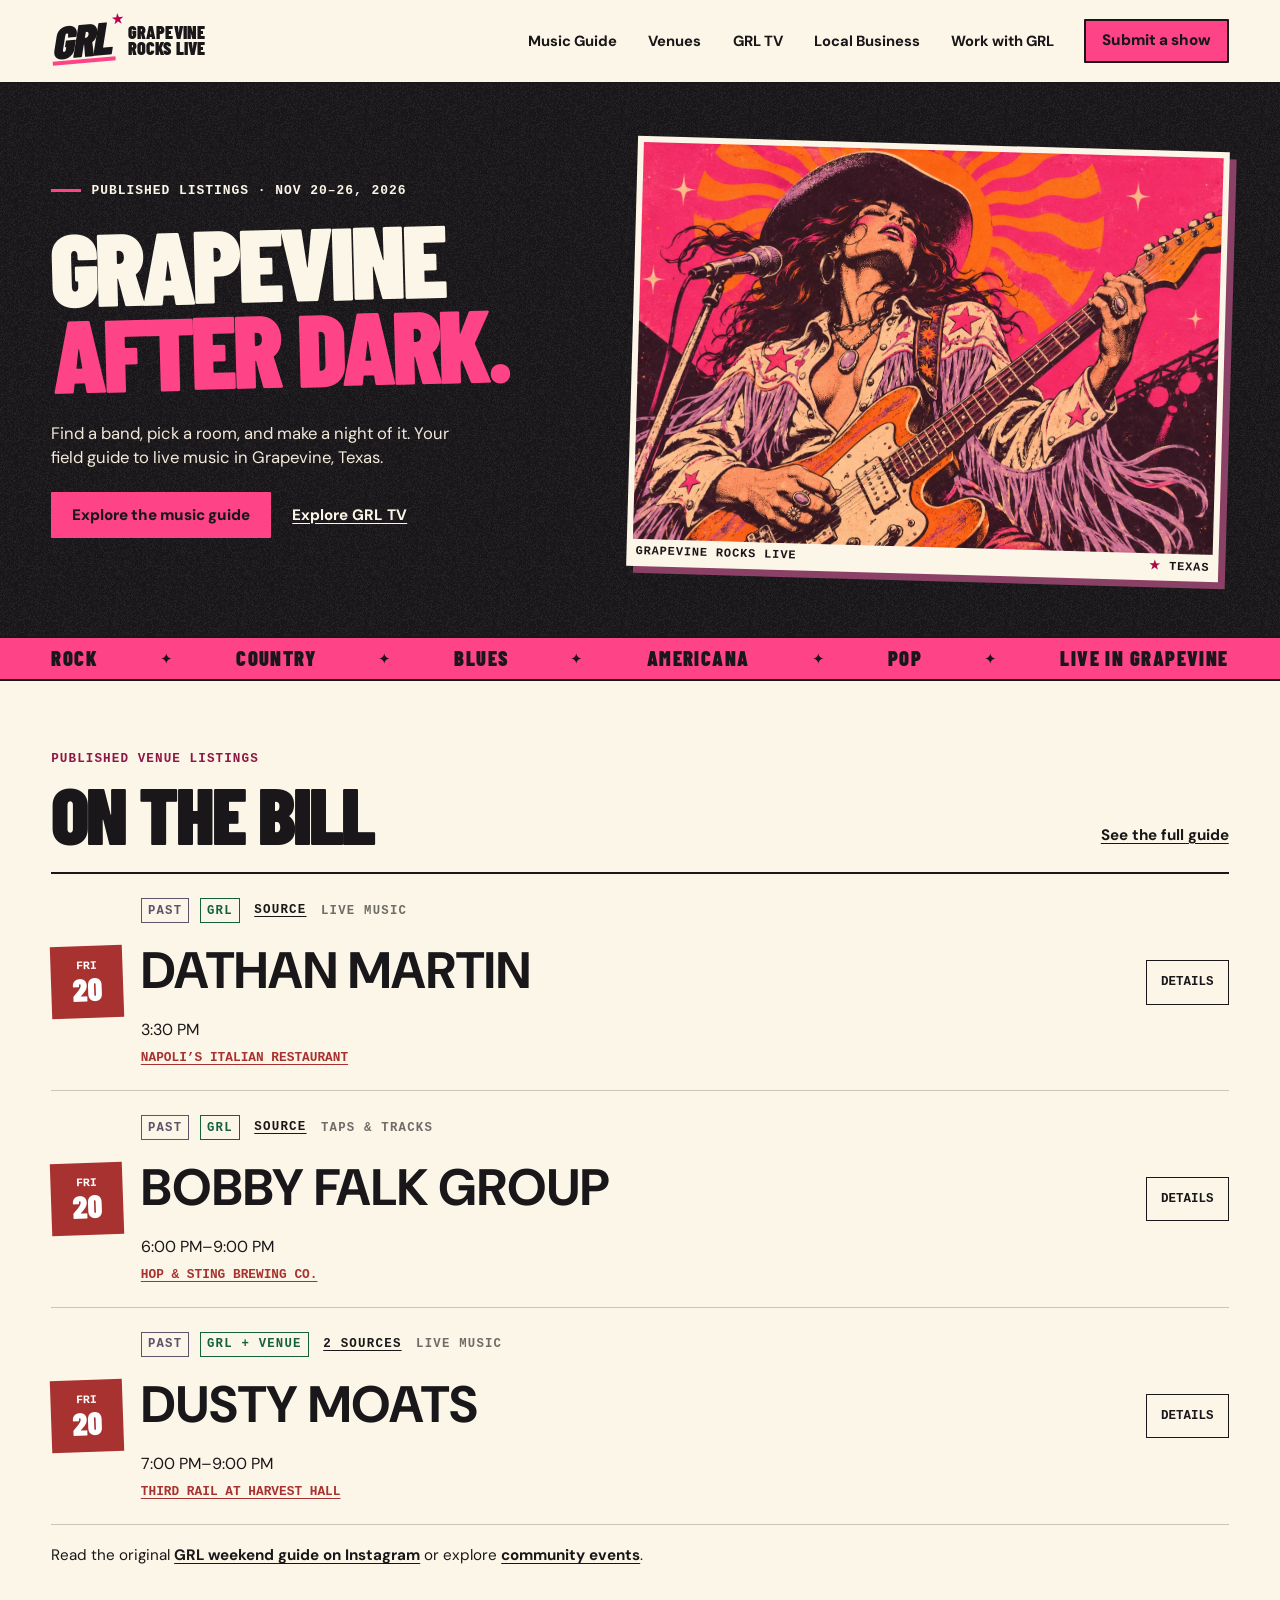
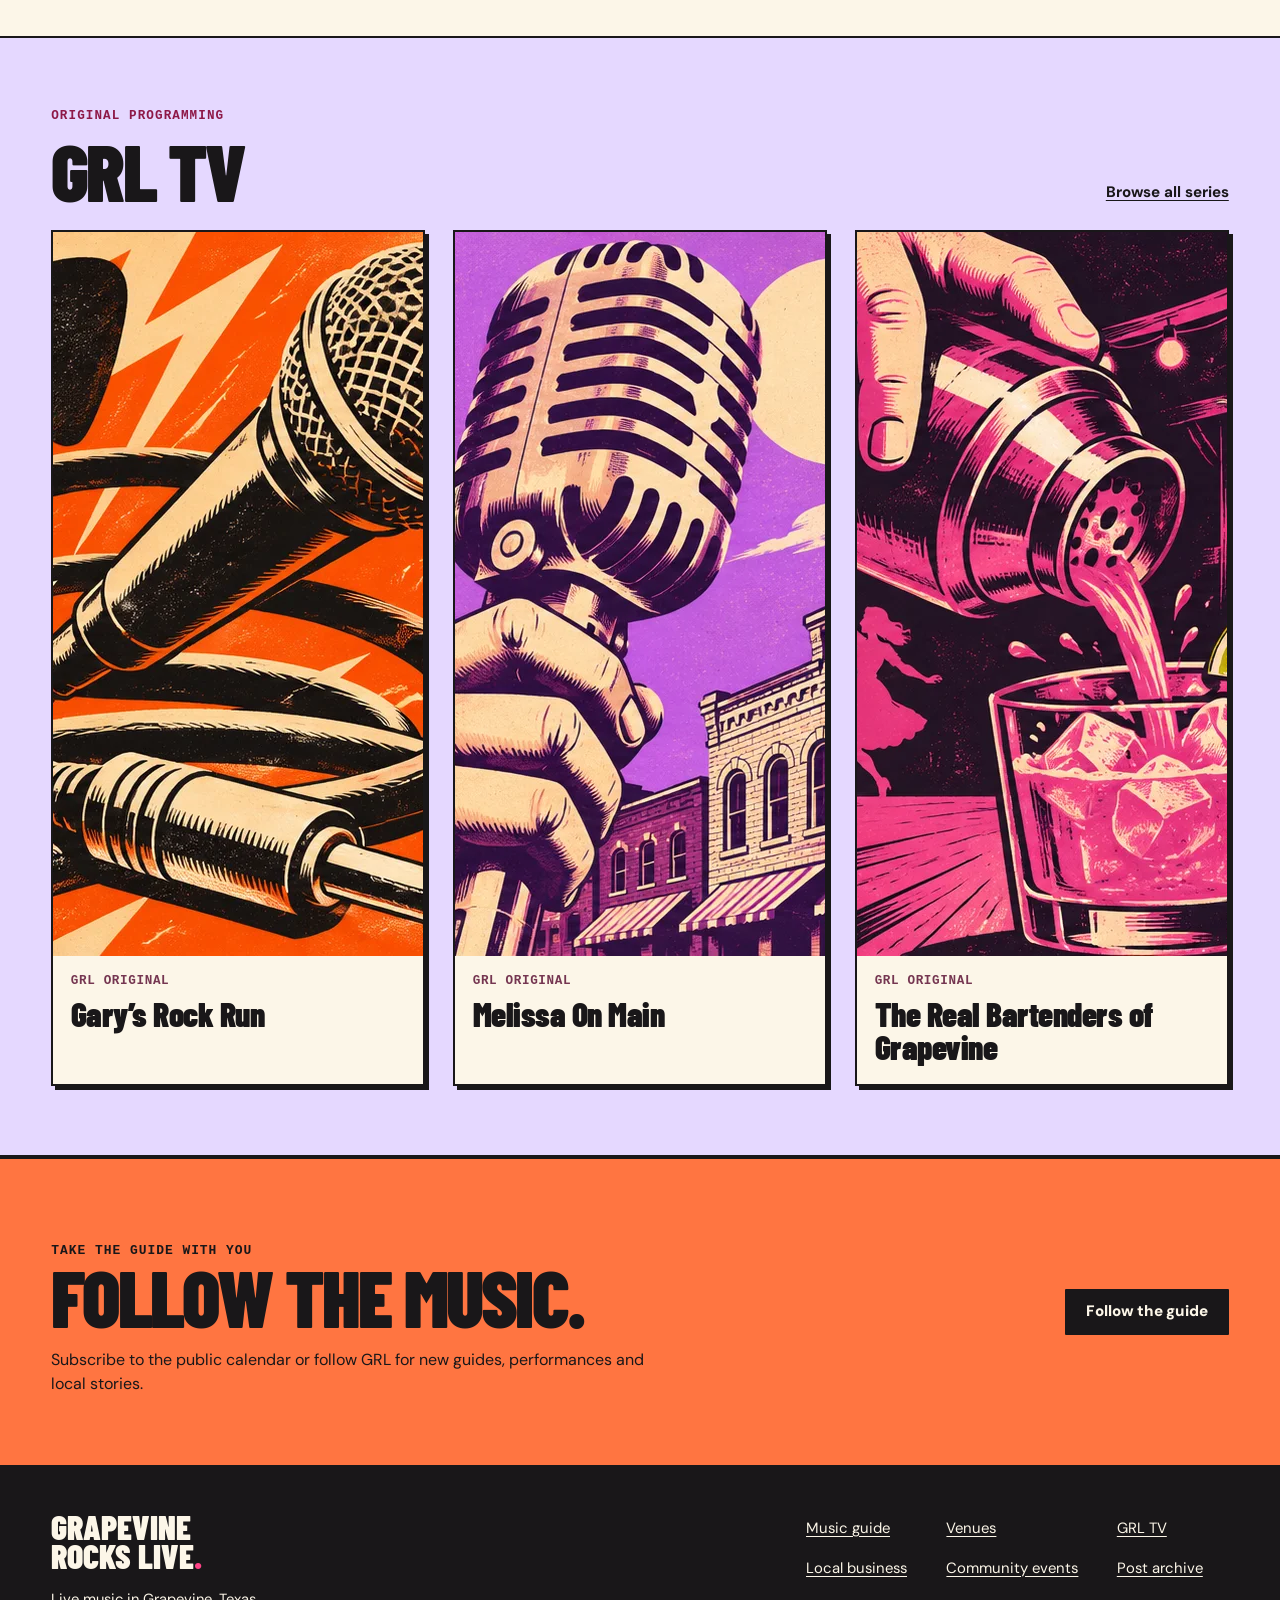
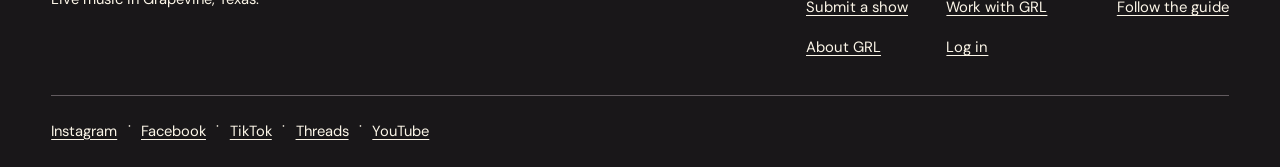
==== commit 1a2adf80: "Give the login page the site's branding and neutral labels" ====
--- a/index.html
+++ b/index.html
@@ -77,7 +77,7 @@
           <a href="#guide">Music guide</a><a href="#venues">Venues</a><a href="#tv">GRL TV</a>
           <a href="#local">Local business</a><a href="#events">Community events</a><a href="#archive">Post archive</a>
           <a href="#submit">Submit a show</a><a href="#partners">Work with GRL</a><a href="#updates">Follow the guide</a>
-          <a href="#about">About GRL</a><a href="owner/">Owner login</a>
+          <a href="#about">About GRL</a><a href="login/">Log in</a>
         </nav>
       </div>
       <nav class="foot-social" id="social-links" aria-label="GRL social accounts">
--- a/guide.css
+++ b/guide.css
@@ -260,13 +260,13 @@
   font-size: 2rem;
 }
 
-.grl-event-copy h3 {
+.grl-event-copy :is(h2, h3) {
   font-size: clamp(1.8rem, 4.4vw, 3.2rem);
   margin: 0.3rem 0 0.55rem;
   text-transform: uppercase;
 }
 
-.grl-event-copy h3 a {
+.grl-event-copy :is(h2, h3) a {
   text-decoration: none;
 }
 
@@ -754,7 +754,7 @@
     justify-self: start;
   }
 
-  .grl-event-copy h3 {
+  .grl-event-copy :is(h2, h3) {
     font-size: clamp(1.6rem, 9vw, 2.4rem);
   }
 
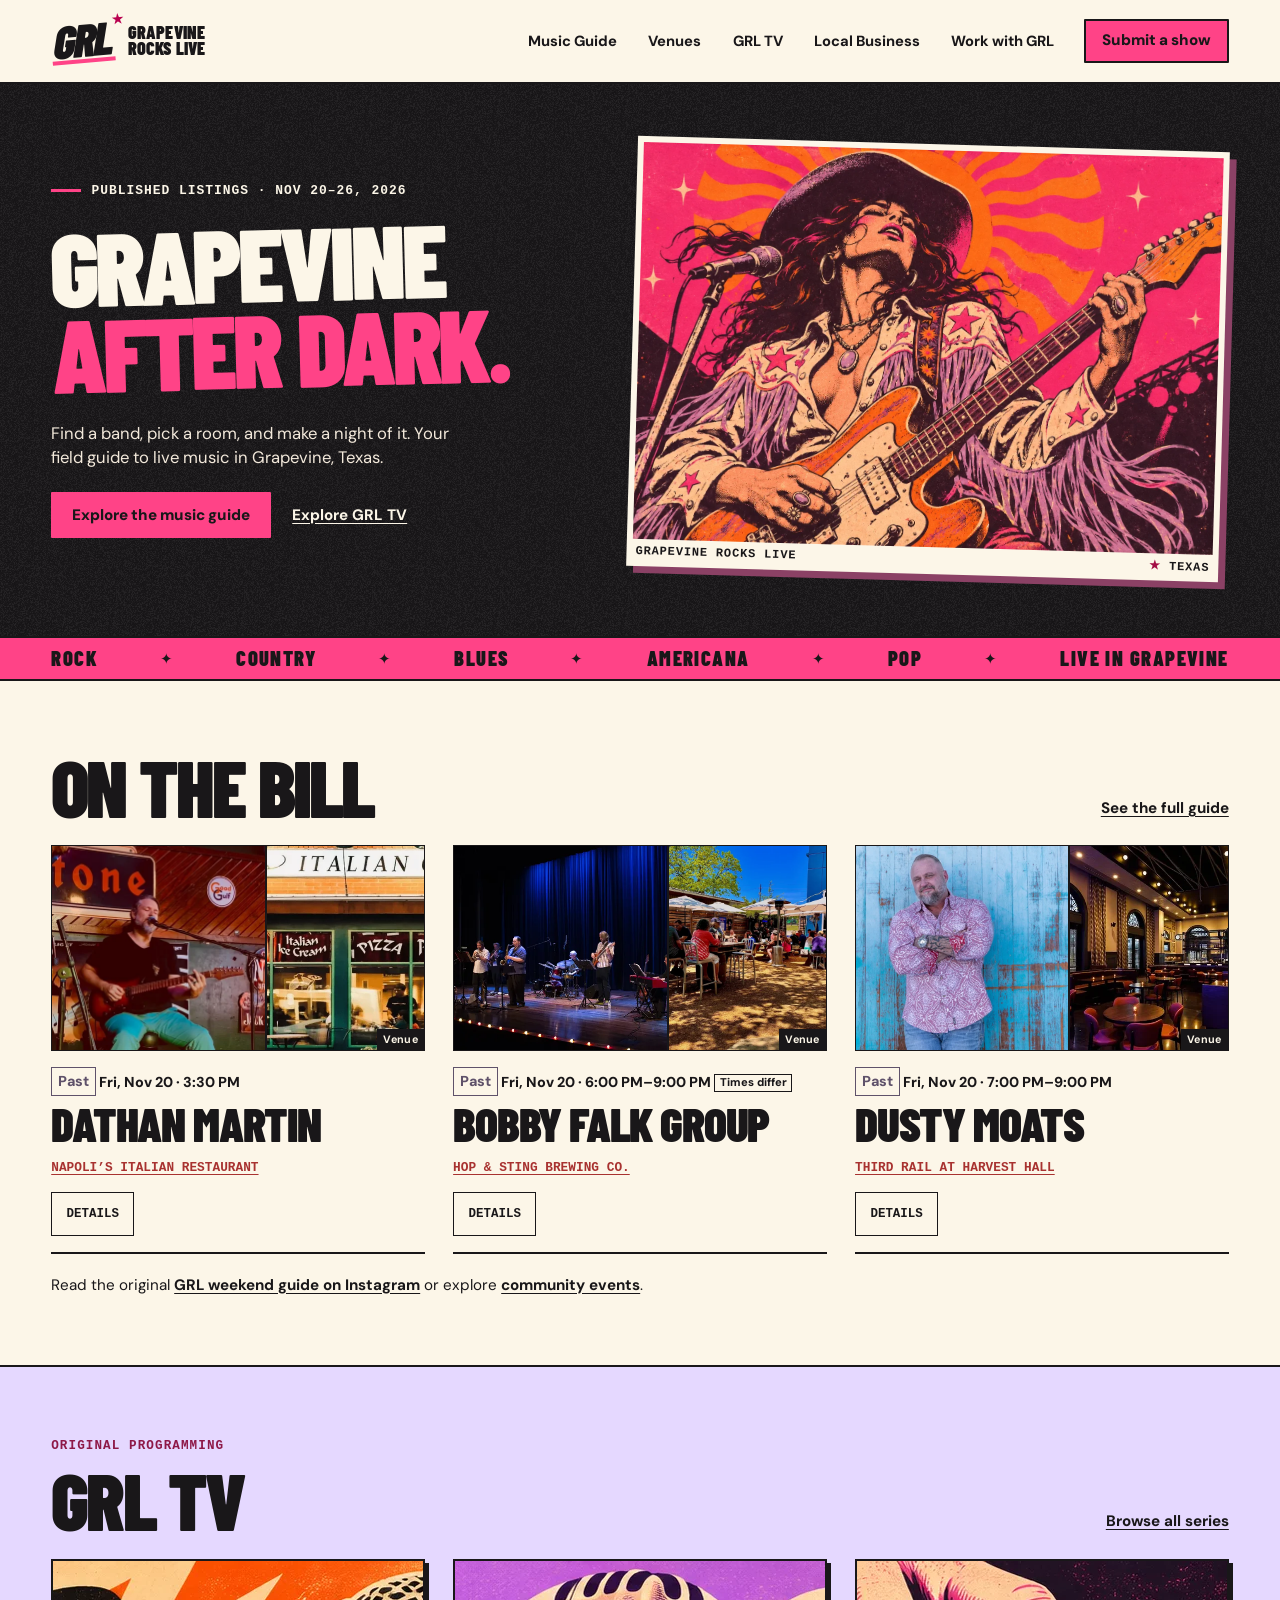
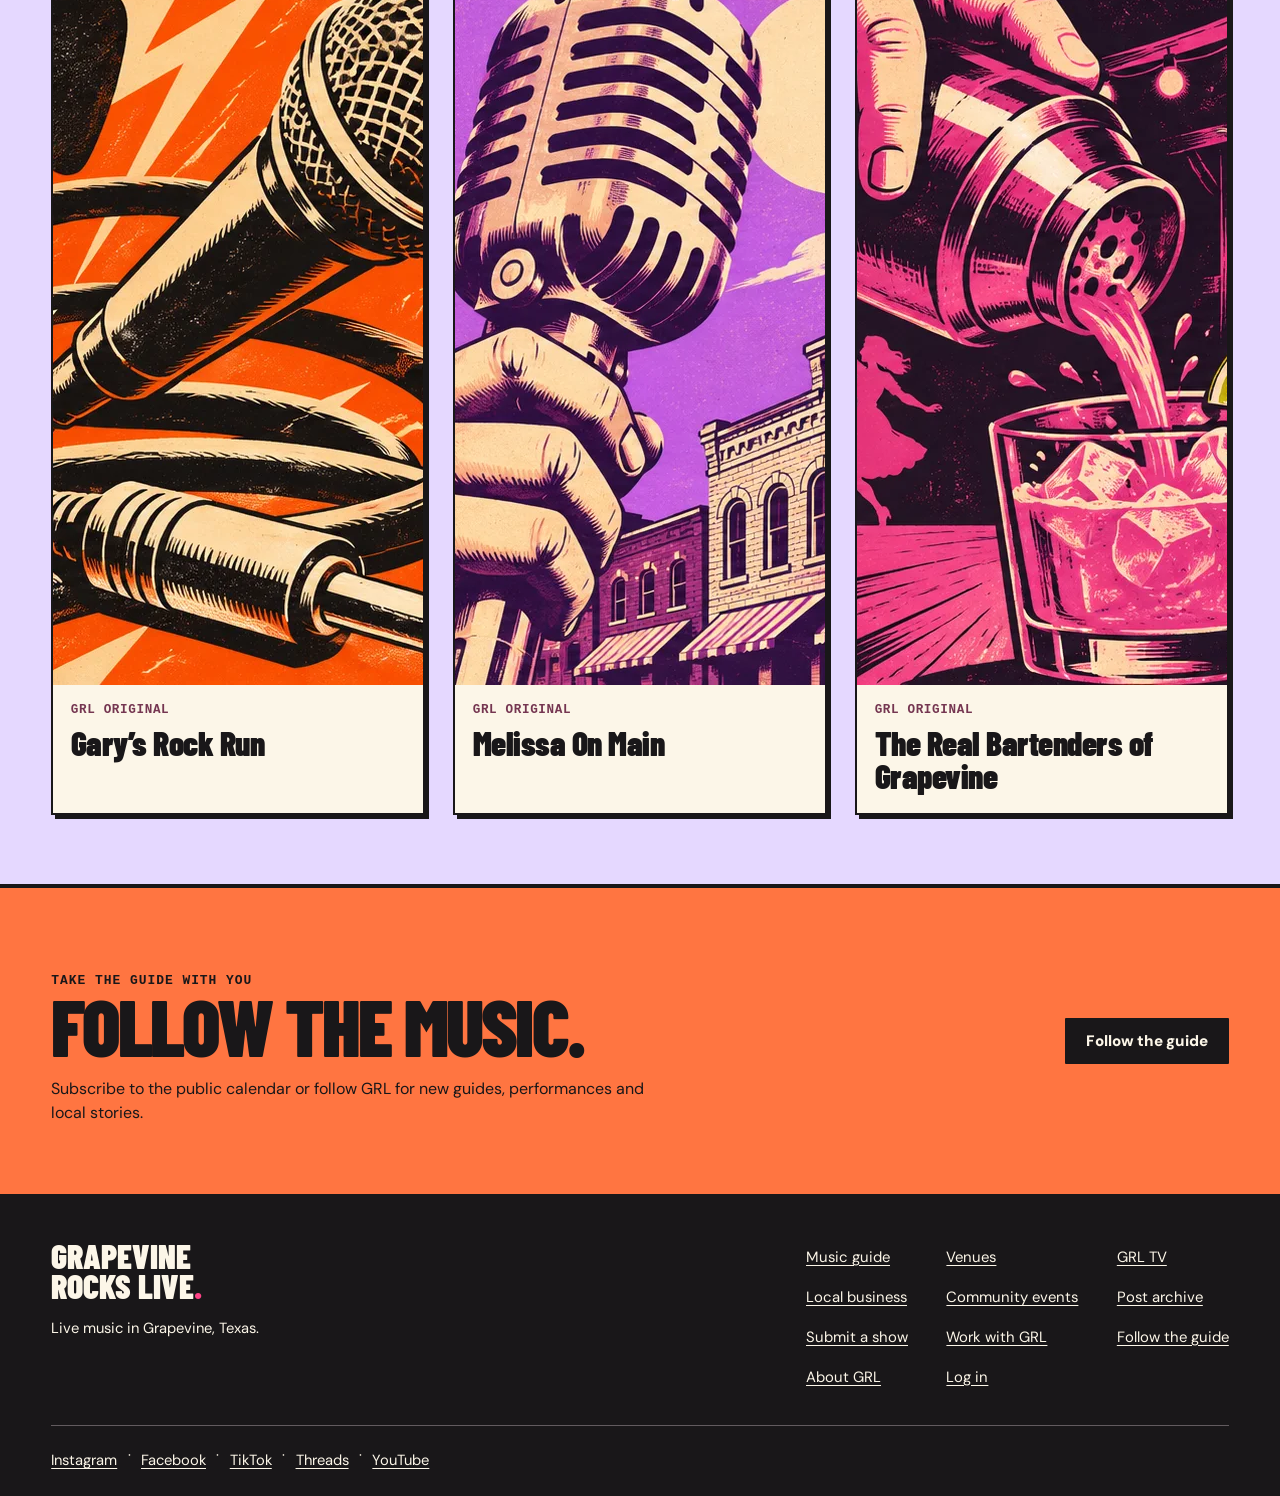
==== commit d652d6d5: "Photograph the Grapevine music guide and organize shows by day" ====
--- a/index.html
+++ b/index.html
@@ -26,6 +26,7 @@
     <script defer src="archive-data.js"></script>
     <script defer src="archive.js"></script>
     <script defer src="owner-source.js"></script>
+    <script defer src="listing-photos.js"></script>
     <script defer src="guide.js"></script>
     <script defer src="app.js"></script>
   </head>
--- a/guide.css
+++ b/guide.css
@@ -847,3 +847,143 @@
   .grl-show-facts { margin-block: 13pt 0; break-inside: avoid; }
   .grl-show-facts > div { grid-template-columns: 75pt 1fr; padding-block: 5pt; }
 }
+/* Music listings and their credited photography */
+.grl-event-row {
+  grid-template-columns: minmax(0, 1fr) auto;
+  gap: clamp(.85rem, 2.2vw, 2rem);
+  min-height: 0;
+  padding: 1.2rem 0;
+}
+.grl-event-row.with-media {
+  grid-template-columns: clamp(12rem, 26vw, 19.5rem) minmax(0, 1fr) auto;
+}
+.grl-event-row:hover { padding-inline: 0; background: transparent; }
+.grl-event-row:hover h3 a { text-decoration: underline; text-decoration-thickness: 2px; }
+.grl-event-copy { min-width: 0; }
+.grl-event-copy h3 { font: 900 clamp(2rem, 4vw, 3.4rem)/.98 var(--display); letter-spacing: -.025em; overflow-wrap: anywhere; }
+.grl-listing-time { font: 800 .9rem/1.4 var(--body); }
+.grl-performer { font-size: .95rem; }
+.grl-listing-images {
+  display: grid;
+  grid-auto-columns: minmax(0, 1fr);
+  aspect-ratio: 2.14;
+  min-width: 0;
+  background: var(--ink);
+  border: 1px solid var(--ink);
+  overflow: hidden;
+  align-self: center;
+}
+.grl-listing-images.paired { grid-template-columns: minmax(0, 1.35fr) minmax(0, 1fr); gap: 2px; }
+.grl-listing-images figure, .grl-photo { min-width: 0; margin: 0; position: relative; }
+.grl-listing-images img, .grl-directory-image img, .grl-photo img {
+  display: block;
+  height: 100%;
+  width: 100%;
+  object-fit: cover;
+}
+.grl-listing-images figure { min-height: 0; overflow: hidden; }
+.grl-listing-images figure a { display: block; width: 100%; height: 100%; }
+.grl-listing-images figure a:focus-visible { outline-offset: -3px; }
+.grl-listing-images .grl-room-label {
+  position: absolute; bottom: 0; right: 0;
+  padding: .18rem .38rem;
+  background: var(--ink); color: var(--paper);
+  font: 700 .67rem/1.35 var(--body); letter-spacing: .03em;
+}
+.home-guide {
+  display: grid; grid-template-columns: repeat(3, minmax(0, 1fr)); gap: clamp(1rem, 2.2vw, 2.2rem); border: 0;
+}
+.home-guide .grl-event-row {
+  display: flex; flex-direction: column; align-items: stretch; gap: 0;
+  border: 0; border-bottom: 2px solid var(--ink); padding: 0 0 1rem;
+  justify-content: flex-start;
+}
+.home-guide .grl-event-copy { padding: 1rem 0 .65rem; }
+.home-guide .grl-event-copy h3 { font-family: var(--display); font-size: clamp(2.15rem, 3.7vw, 3.7rem); line-height: .96; margin: .3rem 0 .55rem; }
+.home-guide .grl-listing-images { align-self: stretch; aspect-ratio: 1.82; }
+.home-guide .grl-row-link { margin-top: auto; align-self: start; }
+.grl-day { margin: 1.7rem 0 3rem; }
+.grl-day h2 {
+  font: 900 clamp(1.65rem, 3.4vw, 2.6rem)/1 var(--display);
+  margin: 0; padding: .75rem 0; border-bottom: 3px solid var(--ink);
+}
+#grl-guide-results { border: 0; }
+.grl-photo figcaption { padding: .48rem .65rem; color: var(--ink); background: var(--paper); font: 500 .8rem/1.4 var(--body); text-align: left; }
+.grl-photo figcaption a { color: var(--ink); text-decoration-thickness: 1px; }
+.grl-gig-head { color: var(--paper); background: var(--ink); border: 2px solid var(--ink); }
+.grl-gig-head.with-photo, .grl-venue-hero.with-photo { display: grid; grid-template-columns: repeat(2,minmax(0,1fr)); }
+.grl-gig-type { padding: clamp(1.5rem, 4vw, 4.5rem); align-self: center; }
+.grl-gig-date, .grl-gig-time { font: 800 clamp(1rem, 2.3vw, 1.7rem)/1.25 var(--body); }
+.grl-gig-type h1 { font-size: clamp(2.6rem, 6.3vw, 6.4rem); text-transform: uppercase; overflow-wrap: anywhere; margin: .7rem 0 1rem; }
+.grl-gig-time { margin: 0 0 .55rem; }
+.grl-gig-room { color: var(--pink) !important; font-weight: 700; }
+.grl-gig-artist { margin: 0 0 1rem; }
+.grl-gig-head .grl-archive-label { color: var(--paper); }
+.grl-photo { display: flex; flex-direction: column; }
+.grl-performer-photo img, .grl-venue-photo img { aspect-ratio: 4/3; min-height: 0; height: auto; flex: 1 1 0; }
+.grl-performer-photo { align-self: stretch; background: var(--ink); }
+.grl-performer-photo img { height: clamp(16rem, 30vw, 30rem); flex: auto; }
+.grl-location-photo { margin: 0 0 1.2rem; border: 1px solid var(--ink); }
+.grl-location-photo img { aspect-ratio: 1.7; height: auto; }
+.grl-show-grid { align-items: start; grid-template-columns: minmax(0,1fr) minmax(0,.9fr); gap: clamp(2rem, 6vw, 6rem); margin-top: 2rem; }
+.grl-venue-hero.with-photo { gap: clamp(1.2rem,3vw,3.5rem); align-items: center; }
+.grl-venue-hero.with-photo h1 { font-size: clamp(3rem, 6.6vw, 6.8rem); }
+.grl-venue-photo { display: block; border: 1px solid var(--ink); }
+.grl-directory-image { display: block; aspect-ratio: 2; background: var(--ink); margin-bottom: 1.25rem; border: 1px solid var(--ink); overflow: hidden; }
+.grl-venue-card-top, .grl-venue-card-top:first-child { margin-bottom: .9rem; }
+.grl-venue-hero .grl-venue-meta { margin-top: 1rem; }
+@media (max-width: 760px) {
+  .home-guide { grid-template-columns: 1fr; }
+  .home-guide .grl-event-row { display: grid; align-items: start; grid-template-columns: minmax(0,.95fr) minmax(0,1fr); gap: .45rem 1rem; }
+  .home-guide .grl-event-copy { padding: 0; }
+  .home-guide .grl-listing-images { grid-row: span 2; aspect-ratio: 1.2; }
+  .home-guide .grl-row-link { grid-column: 2; }
+  .grl-show-grid, .grl-venue-hero.with-photo { grid-template-columns: 1fr; }
+  .grl-gig-head.with-photo { grid-template-columns: repeat(2,minmax(0,1fr)); }
+}
+@media (max-width: 600px) {
+  .grl-event-row.with-media, .grl-event-row { grid-template-columns: minmax(0,1fr) auto; gap: .6rem; }
+  .grl-event-row.with-media .grl-listing-images { grid-column: 1/-1; width: 100%; aspect-ratio: 2.35; }
+  .grl-event-row .grl-row-link { grid-column: auto; align-self: center; }
+  .home-guide .grl-event-row { display: flex; gap: .35rem; }
+  .home-guide .grl-event-copy { padding: .45rem 0; }
+  .home-guide .grl-event-row.with-media .grl-listing-images { aspect-ratio: 1.95; }
+  .home-guide .grl-row-link { align-self: start; }
+  .grl-day { margin-block: 1rem 2rem; }
+  .grl-gig-head.with-photo { grid-template-columns: 1fr; }
+  .grl-gig-type h1 { font-size: clamp(3rem,12vw,4rem); }
+  .grl-performer-photo img { aspect-ratio: 1.5; height: auto; }
+  .grl-show-grid { margin-top: 1.3rem; }
+}
+@media print {
+  .grl-gig-head, .grl-gig-head.with-photo { display: block; color: #181518; background: #fff; border: 0; border-bottom: 2pt solid; }
+  .grl-gig-type { padding: 0 0 10pt; }
+  .grl-gig-type h1 { font-size: 38pt; }
+  .grl-gig-room { color: #181518 !important; }
+  .grl-photo, .grl-listing-images, .grl-directory-image, .grl-day .grl-row-link { display: none; }
+  .grl-show-grid, .grl-event-row.with-media, .grl-venue-hero.with-photo { display: block; }
+}
+.grl-time-note { display: inline-block; padding-inline: .4em; border: 1px solid currentColor; font-size: .78em; }
+.grl-venue-search { display: grid; grid-template-columns: minmax(8rem, 30rem) auto; align-items: center; gap: .45rem 1rem; margin: 1.5rem 0; }
+.grl-venue-search label { grid-column: 1/-1; font-weight: 700; }
+.grl-venue-search input { box-sizing: border-box; width: 100%; min-width: 0; border: 1px solid var(--ink); padding: .7rem; background: var(--paper); color: var(--ink); font: inherit; }
+.grl-venue-search [role=status] { font-size: .87rem; }
+@media print { .grl-venue-search { display: none; } }
+.grl-show-grid h2 { font: 900 clamp(1.8rem,3vw,2.8rem)/1.03 var(--display); margin: 0 0 .8rem; }
+.grl-show-grid .grl-show-facts { margin: 0 0 1rem; }
+.grl-location-address { margin: 0 0 .6rem; font-weight: 600; }
+.grl-show-location .grl-card-actions { padding: 0; margin: 0; }
+.grl-show-location h2 a { color: inherit; }
+@media screen and (max-width: 760px) {
+  .grl-time-note { font-size: .875rem; }
+  .grl-show-facts dt { font-size: .85rem; }
+  .grl-listing-images .grl-room-label { font-size: .75rem; }
+  .grl-back-link, .grl-gig-room, .grl-show-facts dd a, .grl-photo figcaption a,
+  .grl-card-actions a, .grl-venue-meta a {
+    display: inline-flex;
+    align-items: center;
+    min-height: 44px;
+  }
+  .grl-photo figcaption { padding-block: 0; }
+  .grl-show-facts dd a { line-height: 1.3; }
+}
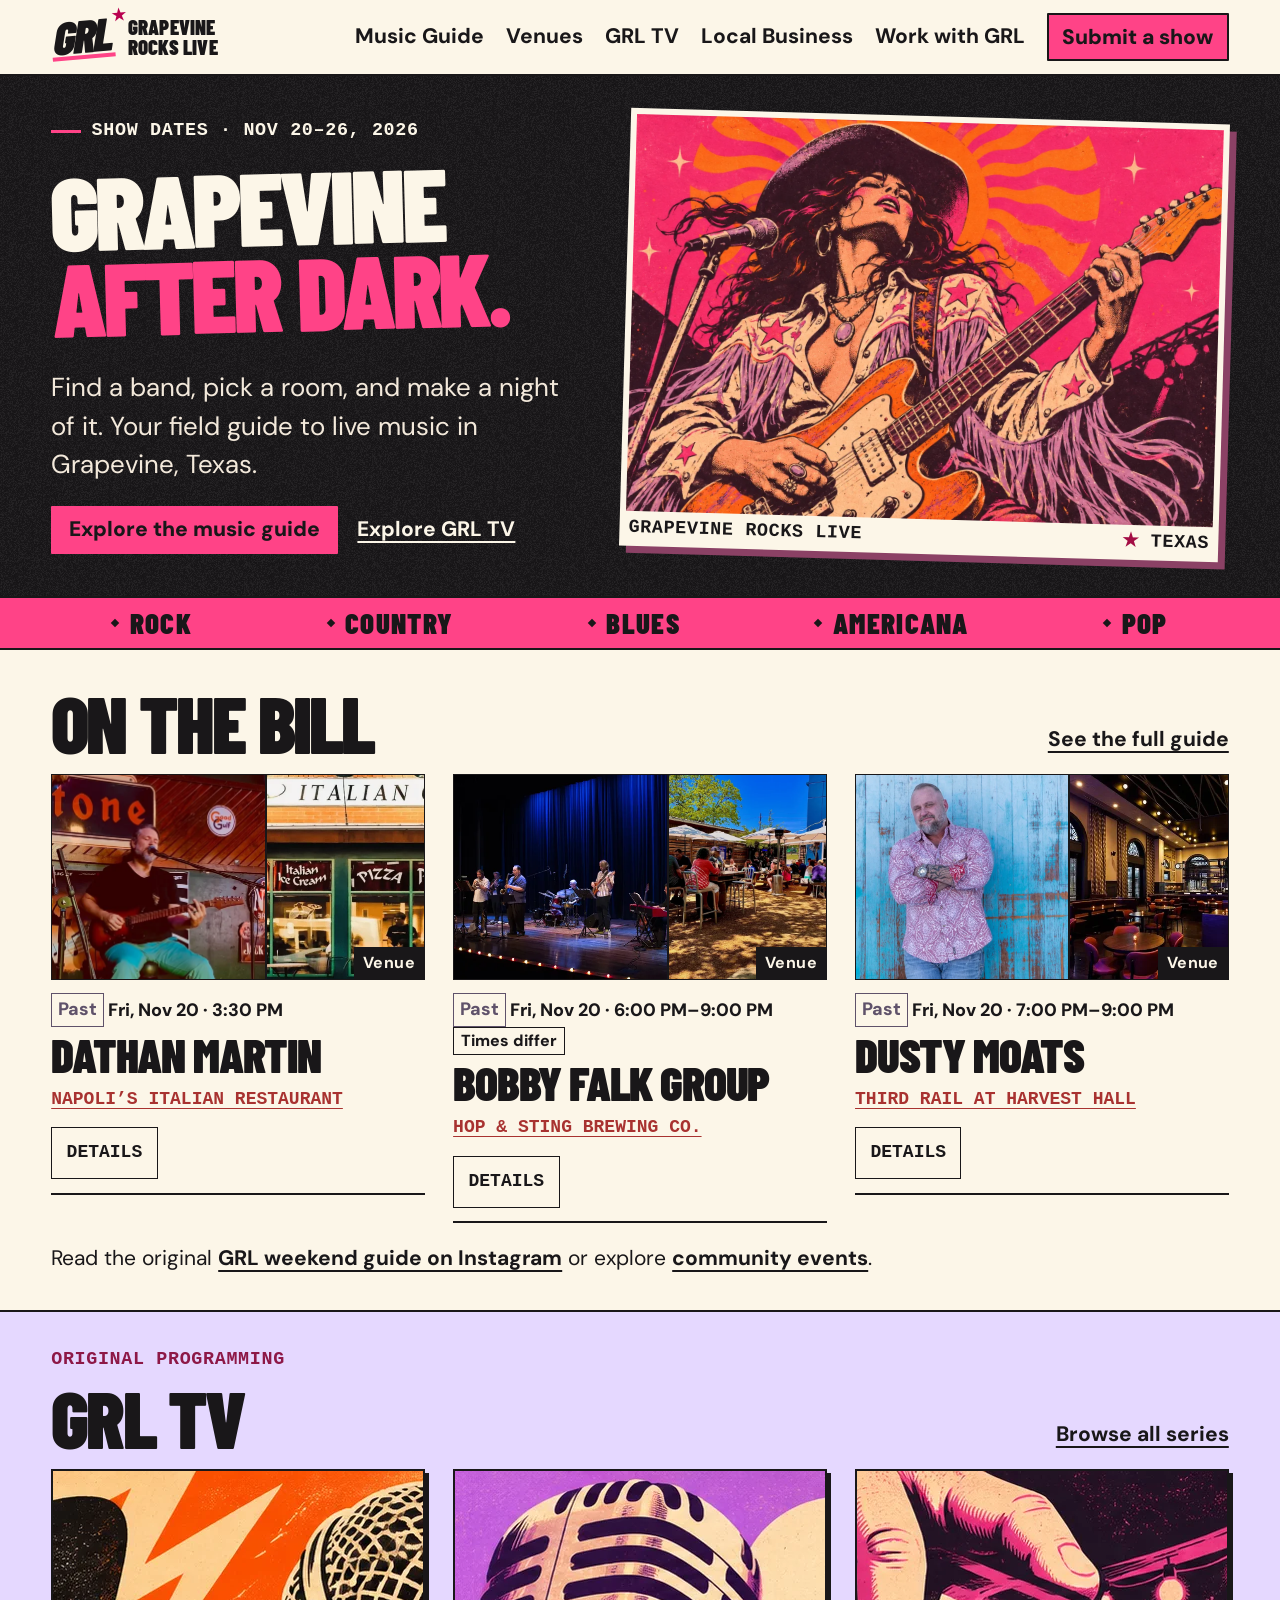
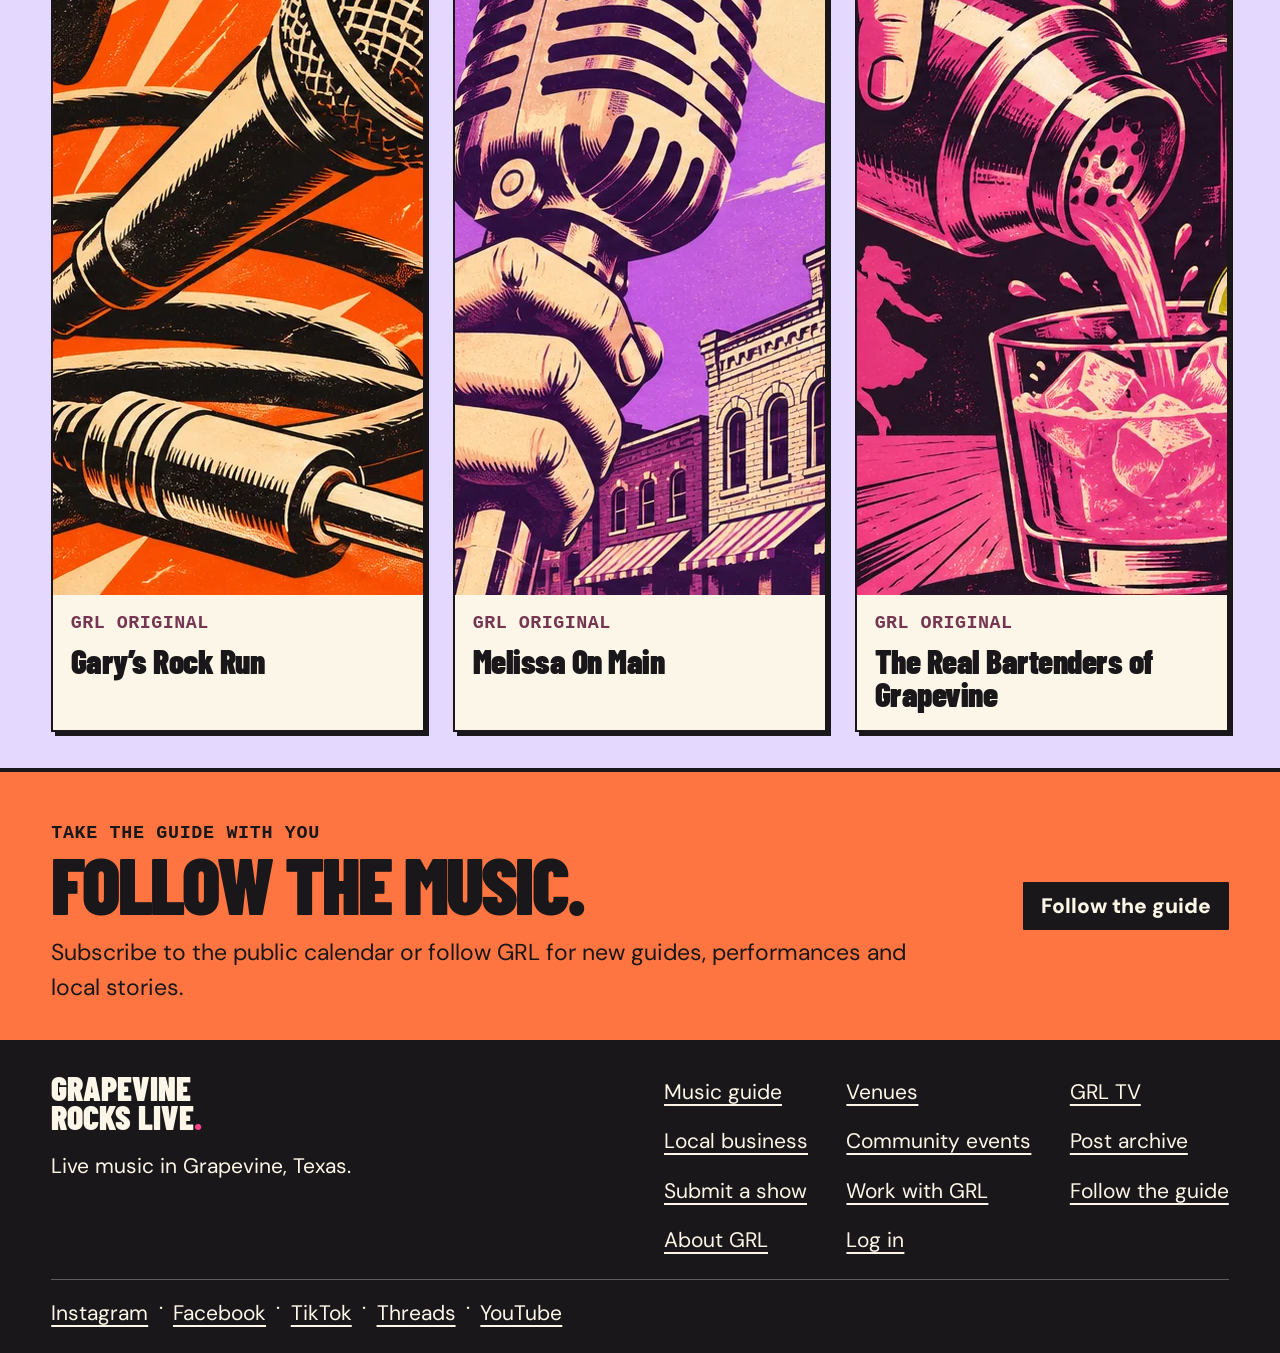
==== commit 240a994b: "Make the music guide readable and rebuild the shared link artwork" ====
--- a/index.html
+++ b/index.html
@@ -12,23 +12,29 @@
     <meta property="og:description" content="Find a band, pick a room, and make a night of it. Live shows, local venues and GRL TV in Grapevine, Texas.">
     <meta property="og:type" content="website">
     <meta property="og:url" content="https://cmcnosky.github.io/grapevine-rocks-live/">
-    <meta property="og:image" content="https://cmcnosky.github.io/grapevine-rocks-live/assets/share.jpg">
+    <meta property="og:image" content="https://cmcnosky.github.io/grapevine-rocks-live/assets/link-card-2026-11.jpg">
+    <meta property="og:image:secure_url" content="https://cmcnosky.github.io/grapevine-rocks-live/assets/link-card-2026-11.jpg">
+    <meta property="og:image:type" content="image/jpeg">
     <meta property="og:image:width" content="1200">
     <meta property="og:image:height" content="630">
-    <meta property="og:image:alt" content="Grapevine Rocks Live music guide, with a guitarist in pink and orange concert-poster artwork.">
+    <meta property="og:image:alt" content="Grapevine Rocks Live over bright pink and orange guitarist artwork.">
     <meta name="twitter:card" content="summary_large_image">
+    <meta name="twitter:title" content="Grapevine Rocks Live | The Live Music Guide">
+    <meta name="twitter:description" content="Find a band, pick a room, and make a night of it. Live shows, local venues and GRL TV in Grapevine, Texas.">
+    <meta name="twitter:image" content="https://cmcnosky.github.io/grapevine-rocks-live/assets/link-card-2026-11.jpg">
+    <meta name="twitter:image:alt" content="Grapevine Rocks Live over bright pink and orange guitarist artwork.">
     <link rel="icon" href="assets/favicon.svg" type="image/svg+xml">
     <link rel="alternate" type="text/calendar" title="Grapevine Rocks Live music calendar" href="calendar.ics">
     <link rel="preload" href="assets/barlow-condensed-black.woff2" as="font" type="font/woff2" crossorigin>
-    <link rel="stylesheet" href="style.css">
-    <link rel="stylesheet" href="guide.css">
+    <link rel="stylesheet" href="style.css?v=20261120-readability">
+    <link rel="stylesheet" href="guide.css?v=20261120-readability">
     <script defer src="media.js"></script>
     <script defer src="archive-data.js"></script>
     <script defer src="archive.js"></script>
     <script defer src="owner-source.js"></script>
     <script defer src="listing-photos.js"></script>
     <script defer src="guide.js"></script>
-    <script defer src="app.js"></script>
+    <script defer src="app.js?v=20261120-readability"></script>
   </head>
   <body>
     <a class="skip" href="#main">Skip to content</a>
--- a/style.css
+++ b/style.css
@@ -12,6 +12,9 @@
 }
 :root {
   --ink: #191719;
+  --reading-size: clamp(1.1875rem, 1.08rem + 0.45vw, 1.4375rem);
+  --control-size: clamp(1.125rem, 1.04rem + 0.35vw, 1.3125rem);
+  --label-size: clamp(1rem, 0.95rem + 0.25vw, 1.1875rem);
   --paper: #fcf6e8;
   --cream: #fcf6e8;
   --pink: #ff4387;
@@ -31,6 +34,8 @@
 }
 body {
   margin: 0;
+  font-size: var(--reading-size);
+  overflow-wrap: anywhere;
 }
 button,
 input,
@@ -98,6 +103,8 @@
   z-index: 6;
 }
 .mast {
+  container: mast / inline-size;
+  font-size: 1rem;
   border-bottom: 2px solid var(--ink);
   background: var(--paper);
   position: relative;
@@ -114,7 +121,7 @@
   display: flex;
   align-items: center;
   justify-content: space-between;
-  min-height: 82px;
+  min-height: 74px;
   gap: 1rem;
 }
 .brand {
@@ -136,21 +143,21 @@
 .brand-icon span {
   color: #b9004f;
   position: absolute;
-  font: 900 13px/1 Arial;
+  font: 900 1rem/1 Arial;
   right: -0.66em;
   top: -0.24em;
 }
 .wordmark {
-  font: 900 18px/0.88 var(--display);
+  font: 900 1.3rem/0.96 var(--display);
   letter-spacing: 0.01em;
 }
 .mast nav {
   display: flex;
   align-items: center;
-  gap: clamp(1rem, 2.3vw, 2.6rem);
+  gap: clamp(.8rem, 1.6vw, 1.6rem);
 }
 .mast nav a {
-  font-size: 0.92rem;
+  font-size: var(--control-size);
   font-weight: 750;
   text-decoration: none;
   padding: 0.7rem 0.05rem;
@@ -168,16 +175,18 @@
   justify-content: center;
   border: 2px solid var(--ink);
   border-radius: 1px;
-  padding: 0.71rem 1.17rem;
+  min-height: 44px;
+  padding: 0.55rem 1rem;
+  text-align: center;
   background: var(--pink);
   color: var(--ink);
-  font-size: 0.95rem;
+  font-size: var(--control-size);
   font-weight: 850;
   text-decoration: none;
   line-height: 1.25;
 }
 .mast nav .nav-cta {
-  padding: 0.67rem 1rem;
+  padding: 0.55rem 0.85rem;
 }
 .btn:hover,
 .mast .nav-cta:hover {
@@ -214,12 +223,12 @@
   display: grid;
   grid-template-columns: 0.94fr 1.06fr;
   align-items: center;
-  gap: clamp(1.8rem, 4vw, 4.5rem);
-  padding-block: clamp(2.5rem, 4.35vw, 4.95rem);
+  gap: clamp(1.4rem, 3vw, 3rem);
+  padding-block: clamp(1.75rem, 2.8vw, 2.9rem);
 }
 .eyebrow {
-  font: 700 0.81rem/1.35 var(--mono);
-  letter-spacing: 0.075em;
+  font: 700 var(--label-size)/1.35 var(--mono);
+  letter-spacing: 0.035em;
   text-transform: uppercase;
 }
 .edition {
@@ -247,15 +256,15 @@
   color: var(--pink);
 }
 .hero-copy > p:not(.eyebrow) {
-  font-size: clamp(1rem, 1.3vw, 1.22rem);
-  max-width: 37ch;
+  font-size: clamp(1.25rem, 1.08rem + .7vw, 1.625rem);
+  max-width: 44ch;
   color: #f3e9db;
   line-height: 1.48;
-  margin: 0.35em 0 1.35em;
+  margin: 0.35em 0 .85em;
 }
 .hero-actions {
   display: flex;
-  gap: 1.35rem;
+  gap: .65rem 1.2rem;
   align-items: center;
   flex-wrap: wrap;
 }
@@ -263,7 +272,7 @@
   border-color: var(--pink);
 }
 .text-link {
-  font-size: 0.95rem;
+  font-size: var(--control-size);
   font-weight: 750;
 }
 .poster {
@@ -282,9 +291,10 @@
   object-position: 45% 52%;
 }
 .poster figcaption {
-  font: 800 0.75rem var(--mono);
+  font: 700 var(--label-size)/1.25 var(--mono);
+  flex-wrap: wrap;
   color: var(--ink);
-  letter-spacing: 0.07em;
+  letter-spacing: 0.035em;
   padding: 5px 3px 1px;
   display: flex;
   justify-content: space-between;
@@ -297,35 +307,45 @@
 .music-strip {
   background: var(--pink);
   border-block: 2px solid var(--ink);
-  color: var(--ink);
-  overflow: hidden;
-  padding: 0.5rem 0;
-}
-.music-strip > div {
-  display: flex;
-  align-items: center;
-  justify-content: space-between;
-  gap: 0.8rem;
-  font: 900 clamp(1rem, 1.6vw, 1.62rem)/1.2 var(--display);
-  letter-spacing: 0.07em;
+  padding: .48rem 0;
+}
+.music-strip ul {
+  display: flex;
+  flex-wrap: wrap;
+  justify-content: space-around;
+  align-items: center;
+  list-style: none;
+  padding: 0;
+  gap: .25rem .85rem;
+  font: 900 clamp(1.25rem, 1rem + 1vw, 1.875rem)/1.2 var(--display);
+  letter-spacing: .045em;
   text-transform: uppercase;
 }
-.music-strip i {
-  font: normal 15px/1 Arial;
+.music-strip li {
+  display: flex;
+  align-items: center;
+  gap: .4em;
+}
+.music-strip li::before {
+  content: "";
+  width: .21em;
+  height: .21em;
+  transform: rotate(45deg);
+  background: currentColor;
 }
 .band {
-  padding: clamp(3rem, 5.4vw, 6rem) 0;
+  padding: clamp(1.5rem, 2.8vw, 2.75rem) 0;
 }
 .top-line {
   display: flex;
   justify-content: space-between;
   align-items: flex-end;
   gap: 1.2rem;
-  margin-bottom: 1.35rem;
+  margin-bottom: .9rem;
 }
 .kicker {
-  font: 700 0.79rem/1.5 var(--mono);
-  letter-spacing: 0.085em;
+  font: 700 var(--label-size)/1.35 var(--mono);
+  letter-spacing: 0.035em;
   text-transform: uppercase;
   color: #8d1847;
   margin-bottom: 0.5rem;
@@ -337,7 +357,7 @@
   text-transform: uppercase;
 }
 .big-title {
-  font-size: clamp(4.1rem, 7.6vw, 7.8rem);
+  font-size: clamp(3.5rem, 6.6vw, 6.5rem);
 }
 .top-line .text-link {
   margin-bottom: 0.25rem;
@@ -345,7 +365,7 @@
 .sub {
   max-width: 65ch;
   margin: 1rem 0;
-  font-size: 1.09rem;
+  font-size: var(--reading-size);
 }
 .home-guide {
   border-top: 3px solid var(--ink);
@@ -384,9 +404,9 @@
 }
 .series-card .tag,
 .meta {
-  font: 700 0.79rem/1.45 var(--mono);
+  font: 700 var(--label-size)/1.4 var(--mono);
   text-transform: uppercase;
-  letter-spacing: 0.05em;
+  letter-spacing: 0.025em;
 }
 .series-card .tag {
   margin-bottom: 0.5rem;
@@ -420,7 +440,7 @@
 .footer {
   background: var(--ink);
   color: var(--paper);
-  padding: 2.8rem 0 1.25rem;
+  padding: 1.9rem 0 1.15rem;
 }
 .foot-inner {
   display: flex;
@@ -436,27 +456,27 @@
   color: var(--pink);
 }
 .foot-inner p {
-  font-size: 0.92rem;
+  font-size: var(--control-size);
   margin-top: 0.7rem;
 }
 .foot-inner nav {
   display: grid;
   grid-template-columns: repeat(3, auto);
   gap: 0.5rem 2.4rem;
-  font-size: 0.93rem;
+  font-size: var(--control-size);
 }
 .foot-note {
   border-top: 1px solid #796f72;
-  padding-top: 1.1rem;
-  margin-top: 2rem;
+  padding-top: .8rem;
+  margin-top: 1rem;
   display: flex;
   justify-content: space-between;
   gap: 1rem;
-  font: 500 0.8rem/1.5 var(--mono);
+  font: 500 var(--label-size)/1.45 var(--mono);
   color: #ddd1ca;
 }
 .pagehead {
-  padding: 3.1rem 0 2rem;
+  padding: clamp(1.5rem, 2.5vw, 2.5rem) 0 1.35rem;
   border-bottom: 2px solid var(--ink);
 }
 .pagehead .sub {
@@ -475,18 +495,18 @@
   color: var(--ink);
 }
 .compact {
-  padding: 2.4rem 0 3.5rem;
+  padding: clamp(1.2rem, 2vw, 2rem) 0 clamp(1.7rem, 2.5vw, 2.5rem);
 }
 .panel {
   background: var(--paper);
   border: 2px solid var(--ink);
-  padding: clamp(1rem, 3vw, 2.2rem);
+  padding: clamp(.9rem, 1.9vw, 1.5rem);
 }
 .stack > * + * {
   margin-top: 1rem;
 }
 .story {
-  padding: 1.6rem 0;
+  padding: 1.05rem 0;
   border-top: 2px solid var(--ink);
 }
 .story p {
@@ -510,7 +530,7 @@
 .plan {
   border: 2px solid var(--ink);
   border-top: 8px solid var(--pink);
-  padding: 1.3rem;
+  padding: 1.05rem;
 }
 .plan:nth-child(2) {
   border-top-color: var(--orange);
@@ -519,7 +539,7 @@
   border-top-color: var(--lilac);
 }
 .plan p {
-  margin: 0.8rem 0 1.2rem;
+  margin: 0.55rem 0 .85rem;
 }
 .content-form {
   max-width: 640px;
@@ -586,7 +606,7 @@
   margin: 1rem 0;
 }
 .show-sections {
-  margin-top: 2.5rem;
+  margin-top: 1.7rem;
 }
 .section-title {
   font: 900 2.6rem/1 var(--display);
@@ -594,7 +614,7 @@
 }
 .trail {
   display: inline-block;
-  font-size: 0.95rem;
+  font-size: var(--control-size);
   font-weight: 750;
   margin-bottom: 1rem;
 }
@@ -605,27 +625,19 @@
   margin: 0.45rem 0;
 }
 .about-copy {
-  max-width: 80ch;
-}
-.about-copy h2 {
-  margin-top: 1.6rem;
+  display: grid;
+  grid-template-columns: repeat(auto-fit, minmax(min(100%, 26em), 1fr));
+  gap: 1.25rem clamp(1.5rem, 4vw, 3.5rem);
+}
+.about-copy section {
+  border-top: 2px solid var(--ink);
+  padding-top: .75rem;
 }
 .about-copy p {
-  margin: 0.7rem 0;
-}
-.about-copy p:first-of-type {
-  margin-top: 0;
+  margin-top: .5rem;
+  max-width: 65ch;
 }
 @media (max-width: 900px) {
-  .mast nav {
-    gap: 0.92rem;
-  }
-  .mast nav a {
-    font-size: 0.86rem;
-  }
-  .wordmark {
-    display: none;
-  }
   .hero h1 {
     font-size: 8.6vw;
   }
@@ -646,6 +658,8 @@
   .foot-note {
     width: 90%;
   }
+}
+@container mast (max-width: 62em) {
   .mast-inner {
     min-height: 65px;
   }
@@ -656,7 +670,7 @@
     font-size: 39px;
   }
   .wordmark {
-    font-size: 16px;
+    font-size: 1.18rem;
   }
   .menu-toggle {
     display: inline-flex;
@@ -665,6 +679,7 @@
     background: transparent;
     border: 1.5px solid var(--ink);
     padding: 0.45rem 0.8rem;
+    font-size: var(--control-size);
     font-weight: 750;
   }
   .mast nav {
@@ -674,7 +689,8 @@
     right: 0;
     top: 100%;
     background: var(--paper);
-    padding: 1rem 5%;
+    padding: .6rem 5%;
+    gap: .2rem 1rem;
     border-bottom: 2px solid var(--ink);
     box-shadow: 0 8px 12px #1917191f;
   }
@@ -683,12 +699,14 @@
     grid-template-columns: 1fr 1fr;
   }
   .mast nav a {
-    font-size: 1rem;
-  }
+    font-size: var(--control-size);
+  }
+}
+@media (max-width: 730px) {
   .hero-in {
     grid-template-columns: 1fr;
     gap: 1.8rem;
-    padding: 2.1rem 0 2.2rem;
+    padding: 1.4rem 0 1.65rem;
   }
   .hero h1 {
     font-size: clamp(4.9rem, 15vw, 7.5rem);
@@ -696,7 +714,6 @@
   }
   .hero-copy > p:not(.eyebrow) {
     max-width: 48ch;
-    font-size: 1.02rem;
     margin-bottom: 1.1rem;
   }
   .poster {
@@ -705,14 +722,6 @@
   }
   .poster img {
     height: clamp(208px, 53vw, 330px);
-  }
-  .music-strip > div {
-    font-size: 1.05rem;
-    gap: 0.7rem;
-    width: max-content;
-    min-width: 90%;
-    justify-content: flex-start;
-    margin-left: 5%;
   }
   .top-line {
     align-items: flex-start;
@@ -720,7 +729,7 @@
     gap: 0.65rem;
   }
   .band {
-    padding: 2.7rem 0;
+    padding: 1.55rem 0;
   }
   .card-grid,
   .plan-grid,
@@ -750,7 +759,7 @@
     gap: 0.3rem;
   }
   .pagehead {
-    padding: 2.2rem 0 1.5rem;
+    padding: 1.5rem 0 1.1rem;
   }
   .series-layout > img {
     max-height: 245px;
@@ -760,9 +769,6 @@
   }
   .split-panel {
     gap: 1.4rem;
-  }
-  .poster figcaption {
-    font-size: 0.75rem;
   }
 }
 @media (prefers-reduced-motion: reduce) {
@@ -776,7 +782,7 @@
 
 .home-original {
   margin: 1.2rem 0 0;
-  font-size: 0.95rem;
+  font-size: var(--control-size);
 }
 .home-original a {
   font-weight: 720;
@@ -789,11 +795,6 @@
 }
 .foot-inner nav {
   grid-template-columns: repeat(3, auto);
-}
-@media (max-width: 940px) and (min-width: 731px) {
-  .mast nav {
-    gap: 0.78rem;
-  }
 }
 @media (max-width: 730px) {
   .hero h1 {
@@ -812,9 +813,6 @@
 @media (max-width: 410px) {
   .hero-actions {
     column-gap: 0.9rem;
-  }
-  .hero-actions .text-link {
-    font-size: 0.9rem;
   }
 }
 
@@ -825,7 +823,7 @@
   background: var(--ink);
   color: var(--paper);
   border: 2px solid var(--ink);
-  margin-bottom: 2.6rem;
+  margin-bottom: 1.5rem;
 }
 .tv-feature img {
   width: 100%;
@@ -835,7 +833,7 @@
 }
 .tv-feature > div {
   align-self: center;
-  padding: 1.7rem 2rem;
+  padding: clamp(1rem, 1.7vw, 1.5rem);
 }
 .tv-feature h2 {
   font: 900 clamp(2rem, 3.7vw, 3.8rem)/0.98 var(--display);
@@ -924,6 +922,7 @@
 }
 .post-reader small {
   display: block;
+  font-size: var(--label-size);
 }
 .archive-list .post-reader {
   grid-column: 2;
@@ -980,14 +979,14 @@
   border-top: 1px solid var(--ink);
   padding: 1rem 0;
   display: grid;
-  grid-template-columns: minmax(105px, 18%) 1fr;
+  grid-template-columns: minmax(7.5rem, 10rem) minmax(0, 1fr);
   gap: 1rem;
 }
 .archive-item h2 {
   font: 900 1.75rem/1.1 var(--display);
 }
 .archive-item > div > p {
-  font-size: 0.92rem;
+  font-size: var(--control-size);
   margin: 0.35rem 0 0;
 }
 .pages {
@@ -1002,7 +1001,7 @@
   box-shadow: none;
 }
 .archive-controls .btn {
-  height: 48px;
+  min-height: 48px;
 }
 @media (max-width: 730px) {
   .archive-controls {
@@ -1026,7 +1025,7 @@
   display: flex;
   gap: 0.65rem;
   flex-wrap: wrap;
-  font-size: 0.92rem;
+  font-size: var(--control-size);
 }
 .coverage {
   padding: 1.5rem;
@@ -1058,7 +1057,7 @@
 
 /* Keep pointer and keyboard targets easy to use from the smallest handset. */
 .menu-toggle { min-height: 44px; }
-.foot-social { border-top: 1px solid #625b5f; margin-top: 2rem; padding-top: 1.15rem; }
+.foot-social { border-top: 1px solid #625b5f; margin-top: 1.15rem; padding-top: .8rem; }
 .foot-social a, .foot-inner nav a { width: fit-content; padding-block: .3rem; }
 .footer a:focus-visible, .hero a:focus-visible { outline-color: #ffb6d2; }
 main h1[tabindex="-1"]:focus:not(:focus-visible) { outline: none; }
@@ -1071,7 +1070,7 @@
 .contact-composer {
   max-width: 1080px;
   display: grid;
-  gap: clamp(1.5rem, 4vw, 4rem);
+  gap: clamp(1.2rem, 2.5vw, 2.5rem);
   grid-template-columns: minmax(0, 1.05fr) minmax(0, 1fr);
   align-items: start;
 }
@@ -1087,16 +1086,16 @@
 }
 .composer-output > p { margin: .8rem 0; }
 .composer-output textarea[readonly] {
-  display: block; font-size: .95rem; line-height: 1.5; min-height: 12rem;
+  display: block; font-size: var(--reading-size); line-height: 1.5; min-height: 12rem;
 }
 .contact-actions, .calendar-actions {
   display: flex; flex-wrap: wrap; align-items: center; gap: .7rem;
 }
 .contact-actions .btn, .calendar-actions .btn { min-height: 44px; }
-.contact-sources { font-size: .94rem; line-height: 1.6; }
+.contact-sources { font-size: var(--control-size); line-height: 1.6; }
 .composer-status { font-weight: 650; }
 .composer-status:empty { display: none; }
-.updates-grid { display: grid; grid-template-columns: 1.1fr .9fr; gap: clamp(2rem, 5vw, 5rem); }
+.updates-grid { display: grid; grid-template-columns: 1.1fr .9fr; gap: clamp(1.4rem, 3vw, 3rem); }
 .updates-grid .story { margin: 0; }
 .updates-grid .calendar-actions { margin-block: 1.35rem; }
 .updates-grid .inline-links { gap: .75rem 1.2rem; }
--- a/guide.css
+++ b/guide.css
@@ -9,13 +9,15 @@
   --grl-orange: var(--orange, #f77f19);
   --grl-green: #14613e;
   --grl-line: color-mix(in srgb, var(--grl-ink) 22%, transparent);
+  font-size: 1.125rem;
+  line-height: 1.55;
 }
 
 .grl-page {
   color: var(--grl-ink);
   font-family: var(--body, "DM Sans", system-ui, sans-serif);
   min-height: 60vh;
-  padding: clamp(3rem, 8vw, 7rem) max(1rem, calc((100vw - 76rem) / 2));
+  padding: clamp(1.75rem, 4vw, 3.25rem) max(1rem, calc((100vw - 76rem) / 2));
 }
 
 .grl-page *,
@@ -56,31 +58,50 @@
 
 .grl-page-head {
   border-bottom: 2px solid var(--grl-ink);
-  margin-bottom: 1.5rem;
-  padding-bottom: clamp(1.5rem, 4vw, 3rem);
+  margin-bottom: 1.1rem;
+  padding-bottom: clamp(1rem, 2.5vw, 1.8rem);
 }
 
 .grl-page-head h1 {
-  font-size: clamp(3.25rem, 10vw, 8.5rem);
+  font-size: clamp(3.25rem, 8vw, 6.8rem);
   margin-bottom: 0;
   max-width: 12ch;
   text-transform: uppercase;
 }
 
 .grl-page-intro {
-  font-size: clamp(1.1rem, 2.2vw, 1.45rem);
+  font-size: clamp(1.125rem, 1.8vw, 1.35rem);
   line-height: 1.5;
-  margin: 1.25rem 0 0;
+  margin: 0.8rem 0 0;
   max-width: 50rem;
+}
+
+.grl-guide-page .grl-page-head {
+  align-items: end;
+  column-gap: clamp(1.5rem, 4vw, 3.5rem);
+  display: grid;
+  grid-template-columns: minmax(0, 1.45fr) minmax(20rem, 0.75fr);
+}
+
+.grl-guide-page .grl-page-head .grl-eyebrow {
+  grid-column: 1 / -1;
+}
+
+.grl-guide-page .grl-page-head h1 {
+  max-width: none;
+}
+
+.grl-guide-page .grl-page-intro {
+  margin-bottom: 0.3rem;
 }
 
 .grl-eyebrow,
 .grl-event-kicker,
 .grl-venue-card-top {
   font-family: var(--mono, "IBM Plex Mono", monospace);
-  font-size: 0.77rem;
+  font-size: 1rem;
   font-weight: 700;
-  letter-spacing: 0.1em;
+  letter-spacing: 0.065em;
   line-height: 1.3;
   text-transform: uppercase;
 }
@@ -92,7 +113,7 @@
 
 .grl-weekend-source {
   font-family: var(--mono, "IBM Plex Mono", monospace);
-  font-size: 0.75rem;
+  font-size: 1rem;
   font-weight: 800;
   text-transform: uppercase;
 }
@@ -102,10 +123,10 @@
   background: var(--grl-orange);
   border: 2px solid var(--grl-ink);
   display: grid;
-  gap: 1.5rem 2rem;
+  gap: 1rem 1.5rem;
   grid-template-columns: minmax(0, 1fr) auto;
-  margin: 3rem 0 0;
-  padding: clamp(1.2rem, 3vw, 2rem);
+  margin: 2rem 0 0;
+  padding: clamp(1.1rem, 2.5vw, 1.65rem);
 }
 
 .grl-calendar-panel h2 {
@@ -154,9 +175,9 @@
 
 .grl-filters label > span {
   font-family: var(--mono, "IBM Plex Mono", monospace);
-  font-size: 0.78rem;
+  font-size: 1rem;
   font-weight: 700;
-  letter-spacing: 0.05em;
+  letter-spacing: 0.065em;
   text-transform: uppercase;
 }
 
@@ -168,7 +189,7 @@
   border-radius: 0;
   color: var(--grl-ink);
   font: inherit;
-  font-size: 1rem;
+  font-size: 1.0625rem;
   line-height: 1.4;
   min-height: 3rem;
   padding: 0.7rem 0.8rem;
@@ -198,9 +219,10 @@
   color: inherit;
   cursor: pointer;
   font-family: var(--mono, "IBM Plex Mono", monospace);
-  font-size: 0.78rem;
+  font-size: 1.125rem;
   font-weight: 700;
-  padding: 0.8rem;
+  min-height: 3rem;
+  padding: 0.7rem 0.8rem;
   text-decoration: underline;
   text-underline-offset: 0.2rem;
   text-transform: uppercase;
@@ -208,8 +230,8 @@
 
 .grl-results-summary {
   font-family: var(--mono, "IBM Plex Mono", monospace);
-  font-size: 0.83rem;
-  margin: 0 0 0.6rem;
+  font-size: 1.125rem;
+  margin: 0 0 0.75rem;
 }
 
 .grl-event-list,
@@ -250,7 +272,7 @@
 
 .grl-event-date span {
   font-family: var(--mono, "IBM Plex Mono", monospace);
-  font-size: 0.72rem;
+  font-size: 1rem;
   font-weight: 800;
   text-transform: uppercase;
 }
@@ -307,23 +329,27 @@
 }
 
 .grl-source-link {
-  font-size: 0.78rem;
+  font-size: 1rem;
 }
 
 .grl-event-venue a {
   color: var(--grl-red);
   font-family: var(--mono, "IBM Plex Mono", monospace);
-  font-size: 0.8rem;
+  font-size: 1.125rem;
   font-weight: 700;
   text-transform: uppercase;
 }
 
 .grl-row-link {
+  align-items: center;
   border: 1px solid var(--grl-ink);
-  font-family: var(--mono, "IBM Plex Mono", monospace);
-  font-size: 0.78rem;
+  display: inline-flex;
+  font-family: var(--mono, "IBM Plex Mono", monospace);
+  font-size: 1.125rem;
   font-weight: 700;
-  padding: 0.75rem 0.9rem;
+  justify-content: center;
+  min-height: 3rem;
+  padding: 0.7rem 0.9rem;
   text-decoration: none;
   text-transform: uppercase;
 }
@@ -338,10 +364,10 @@
   background: var(--grl-pink);
   color: var(--grl-ink);
   display: grid;
-  gap: 2rem;
+  gap: 1.25rem;
   grid-template-columns: 1fr auto;
-  margin-top: 4rem;
-  padding: clamp(1.4rem, 4vw, 3rem);
+  margin-top: 2.5rem;
+  padding: clamp(1.2rem, 3vw, 2rem);
   transform: rotate(-0.35deg);
 }
 
@@ -364,7 +390,7 @@
   cursor: pointer;
   display: inline-flex;
   font-family: var(--mono, "IBM Plex Mono", monospace);
-  font-size: 0.8rem;
+  font-size: 1.125rem;
   font-weight: 800;
   justify-content: center;
   min-height: 3.1rem;
@@ -396,7 +422,7 @@
 
 .grl-empty {
   border-bottom: 1px solid var(--grl-line);
-  padding: 3rem 1rem;
+  padding: 1.8rem 1rem;
   text-align: center;
 }
 
@@ -413,7 +439,7 @@
 
 .grl-empty--page {
   border: 2px solid var(--grl-ink);
-  padding: clamp(3rem, 10vw, 8rem) 1.5rem;
+  padding: clamp(2.5rem, 6vw, 4.5rem) 1.5rem;
 }
 
 .grl-empty--page p {
@@ -422,7 +448,7 @@
 
 .grl-venue-grid {
   display: grid;
-  gap: 1.2rem;
+  gap: 1rem;
   grid-template-columns: repeat(2, minmax(0, 1fr));
 }
 
@@ -431,8 +457,8 @@
   border: 1px solid var(--grl-ink);
   display: flex;
   flex-direction: column;
-  min-height: 25rem;
-  padding: clamp(1.2rem, 3vw, 2rem);
+  min-height: 0;
+  padding: clamp(1.1rem, 2.2vw, 1.55rem);
   position: relative;
 }
 
@@ -450,14 +476,14 @@
 
 .grl-venue-card-top {
   display: flex;
-  gap: 1rem;
+  gap: 0.75rem;
   justify-content: space-between;
-  margin-bottom: 3rem;
+  margin-bottom: 0.65rem;
 }
 
 .grl-venue-card h2 {
   font-size: clamp(2rem, 5vw, 3.7rem);
-  margin-bottom: 0.8rem;
+  margin-bottom: 0.65rem;
   text-transform: uppercase;
 }
 
@@ -472,7 +498,7 @@
 .grl-address {
   color: var(--grl-red);
   font-family: var(--mono, "IBM Plex Mono", monospace);
-  font-size: 0.82rem;
+  font-size: 1.125rem;
   font-weight: 700;
 }
 
@@ -481,15 +507,16 @@
   flex-wrap: wrap;
   gap: 0.4rem;
   list-style: none;
-  margin: auto 0 1.4rem;
-  padding: 1.5rem 0 0;
+  margin: 0.7rem 0 1rem;
+  padding: 0;
 }
 
 .grl-chip-list li {
   background: #ece2ff;
   font-family: var(--mono, "IBM Plex Mono", monospace);
-  font-size: 0.72rem;
-  padding: 0.35rem 0.55rem;
+  font-size: 1rem;
+  line-height: 1.3;
+  padding: 0.4rem 0.6rem;
   text-transform: uppercase;
 }
 
@@ -500,19 +527,19 @@
   display: flex;
   flex-wrap: wrap;
   font-family: var(--mono, "IBM Plex Mono", monospace);
-  font-size: 0.76rem;
+  font-size: 1.125rem;
   font-weight: 700;
-  gap: 0.7rem 1.2rem;
-  padding-top: 1rem;
+  gap: 0.6rem 1rem;
+  padding-top: 0.8rem;
   text-transform: uppercase;
 }
 
 .grl-back-link {
   display: inline-block;
   font-family: var(--mono, "IBM Plex Mono", monospace);
-  font-size: 0.8rem;
+  font-size: 1.125rem;
   font-weight: 700;
-  margin-bottom: 2rem;
+  margin-bottom: 1.25rem;
   text-transform: uppercase;
 }
 
@@ -525,11 +552,11 @@
 }
 
 .grl-section {
-  margin-top: clamp(3rem, 8vw, 6rem);
+  margin-top: clamp(2rem, 4.5vw, 3.5rem);
 }
 
 .grl-section-heading {
-  margin-bottom: 1.5rem;
+  margin-bottom: 1rem;
 }
 
 .grl-section-heading h2 {
@@ -614,7 +641,7 @@
 
 .grl-show-date-block span {
   font-family: var(--mono, "IBM Plex Mono", monospace);
-  font-size: 0.85rem;
+  font-size: 1rem;
   font-weight: 800;
   text-transform: uppercase;
 }
@@ -630,9 +657,9 @@
 
 .grl-show-grid {
   display: grid;
-  gap: clamp(2rem, 6vw, 5rem);
+  gap: clamp(1.5rem, 4vw, 3.5rem);
   grid-template-columns: minmax(0, 1.35fr) minmax(18rem, 0.65fr);
-  margin-top: 3rem;
+  margin-top: 1.5rem;
 }
 
 .grl-show-lede {
@@ -645,13 +672,14 @@
   border: 1px solid var(--grl-ink);
   box-shadow: 5px 5px 0 var(--grl-orange);
   line-height: 1.5;
-  margin: 1.5rem 5px 2rem 0;
+  font-size: 1.125rem;
+  margin: 1.1rem 5px 1.5rem 0;
   padding: 1rem 1.1rem;
 }
 
 .grl-source-note strong {
   font-family: var(--mono, "IBM Plex Mono", monospace);
-  font-size: 0.78rem;
+  font-size: 1rem;
   letter-spacing: 0.06em;
   text-transform: uppercase;
 }
@@ -678,25 +706,27 @@
 .grl-show-facts > div {
   border-bottom: 1px solid var(--grl-line);
   display: grid;
-  gap: 1rem;
-  grid-template-columns: 5.5rem 1fr;
-  padding: 0.9rem 0;
+  gap: 0.8rem;
+  grid-template-columns: 6.5rem minmax(0, 1fr);
+  padding: 0.8rem 0;
 }
 
 .grl-show-facts dt {
   font-family: var(--mono, "IBM Plex Mono", monospace);
-  font-size: 0.74rem;
+  font-size: 1rem;
   font-weight: 800;
   text-transform: uppercase;
 }
 
 .grl-show-facts dd {
+  font-size: 1.125rem;
   line-height: 1.5;
   margin: 0;
 }
 
 .grl-show-facts small {
   color: color-mix(in srgb, var(--grl-ink) 70%, transparent);
+  font-size: 1rem;
 }
 
 .home-guide .grl-event-row--compact {
@@ -704,6 +734,14 @@
 }
 
 @media (max-width: 860px) {
+  .grl-guide-page .grl-page-head {
+    display: block;
+  }
+
+  .grl-guide-page .grl-page-intro {
+    margin-bottom: 0;
+  }
+
   .grl-calendar-panel,
   .grl-guide-cta,
   .grl-show-grid {
@@ -726,16 +764,27 @@
 
 @media (max-width: 600px) {
   .grl-page {
+    font-size: 1.0625rem;
+    padding-block: 1.5rem 2.25rem;
     padding-left: 1rem;
     padding-right: 1rem;
   }
 
+  .home-guide {
+    font-size: 1.0625rem;
+  }
+
   .grl-page-head h1 {
-    font-size: clamp(3rem, 17vw, 5.2rem);
+    font-size: clamp(3rem, 15vw, 4.75rem);
   }
 
   .grl-filters {
-    grid-template-columns: 1fr;
+    grid-template-columns: repeat(2, minmax(0, 1fr));
+  }
+
+  .grl-filters label:first-child,
+  .grl-filters .grl-text-button {
+    grid-column: 1 / -1;
   }
 
   .grl-event-row {
@@ -762,7 +811,7 @@
     align-items: start;
     flex-direction: column;
     gap: 0.4rem;
-    margin-bottom: 2rem;
+    margin-bottom: 0.55rem;
   }
 
   .grl-show-poster {
@@ -785,7 +834,7 @@
   }
 
   .grl-show-facts > div {
-    grid-template-columns: 4.7rem 1fr;
+    grid-template-columns: 6rem minmax(0, 1fr);
   }
 
   .grl-calendar-actions,
@@ -796,6 +845,12 @@
 
   .grl-button {
     width: 100%;
+  }
+}
+
+@media (max-width: 340px) {
+  .grl-filters {
+    grid-template-columns: 1fr;
   }
 }
 
@@ -850,9 +905,9 @@
 /* Music listings and their credited photography */
 .grl-event-row {
   grid-template-columns: minmax(0, 1fr) auto;
-  gap: clamp(.85rem, 2.2vw, 2rem);
+  gap: clamp(.8rem, 1.8vw, 1.4rem);
   min-height: 0;
-  padding: 1.2rem 0;
+  padding: 1rem 0;
 }
 .grl-event-row.with-media {
   grid-template-columns: clamp(12rem, 26vw, 19.5rem) minmax(0, 1fr) auto;
@@ -861,8 +916,8 @@
 .grl-event-row:hover h3 a { text-decoration: underline; text-decoration-thickness: 2px; }
 .grl-event-copy { min-width: 0; }
 .grl-event-copy h3 { font: 900 clamp(2rem, 4vw, 3.4rem)/.98 var(--display); letter-spacing: -.025em; overflow-wrap: anywhere; }
-.grl-listing-time { font: 800 .9rem/1.4 var(--body); }
-.grl-performer { font-size: .95rem; }
+.grl-listing-time { font: 800 1.125rem/1.45 var(--body); }
+.grl-performer { font-size: 1.125rem; }
 .grl-listing-images {
   display: grid;
   grid-auto-columns: minmax(0, 1fr);
@@ -886,38 +941,38 @@
 .grl-listing-images figure a:focus-visible { outline-offset: -3px; }
 .grl-listing-images .grl-room-label {
   position: absolute; bottom: 0; right: 0;
-  padding: .18rem .38rem;
+  padding: .38rem .55rem;
   background: var(--ink); color: var(--paper);
-  font: 700 .67rem/1.35 var(--body); letter-spacing: .03em;
+  font: 700 1rem/1.25 var(--body); letter-spacing: .03em;
 }
 .home-guide {
-  display: grid; grid-template-columns: repeat(3, minmax(0, 1fr)); gap: clamp(1rem, 2.2vw, 2.2rem); border: 0;
+  align-items: start; display: grid; grid-template-columns: repeat(3, minmax(0, 1fr)); gap: clamp(1rem, 2.2vw, 2.2rem); border: 0;
 }
 .home-guide .grl-event-row {
   display: flex; flex-direction: column; align-items: stretch; gap: 0;
-  border: 0; border-bottom: 2px solid var(--ink); padding: 0 0 1rem;
+  border: 0; border-bottom: 2px solid var(--ink); padding: 0 0 .85rem;
   justify-content: flex-start;
 }
-.home-guide .grl-event-copy { padding: 1rem 0 .65rem; }
+.home-guide .grl-event-copy { padding: .8rem 0 .45rem; }
 .home-guide .grl-event-copy h3 { font-family: var(--display); font-size: clamp(2.15rem, 3.7vw, 3.7rem); line-height: .96; margin: .3rem 0 .55rem; }
 .home-guide .grl-listing-images { align-self: stretch; aspect-ratio: 1.82; }
-.home-guide .grl-row-link { margin-top: auto; align-self: start; }
-.grl-day { margin: 1.7rem 0 3rem; }
+.home-guide .grl-row-link { margin-top: .25rem; align-self: start; }
+.grl-day { margin: 1.25rem 0 2.2rem; }
 .grl-day h2 {
   font: 900 clamp(1.65rem, 3.4vw, 2.6rem)/1 var(--display);
-  margin: 0; padding: .75rem 0; border-bottom: 3px solid var(--ink);
+  margin: 0; padding: .65rem 0; border-bottom: 3px solid var(--ink);
 }
 #grl-guide-results { border: 0; }
-.grl-photo figcaption { padding: .48rem .65rem; color: var(--ink); background: var(--paper); font: 500 .8rem/1.4 var(--body); text-align: left; }
+.grl-photo figcaption { padding: .65rem .75rem; color: var(--ink); background: var(--paper); font: 500 1rem/1.5 var(--body); text-align: left; }
 .grl-photo figcaption a { color: var(--ink); text-decoration-thickness: 1px; }
 .grl-gig-head { color: var(--paper); background: var(--ink); border: 2px solid var(--ink); }
 .grl-gig-head.with-photo, .grl-venue-hero.with-photo { display: grid; grid-template-columns: repeat(2,minmax(0,1fr)); }
-.grl-gig-type { padding: clamp(1.5rem, 4vw, 4.5rem); align-self: center; }
-.grl-gig-date, .grl-gig-time { font: 800 clamp(1rem, 2.3vw, 1.7rem)/1.25 var(--body); }
+.grl-gig-type { padding: clamp(1.35rem, 3vw, 3rem); align-self: center; }
+.grl-gig-date, .grl-gig-time { font: 800 clamp(1.125rem, 2vw, 1.45rem)/1.35 var(--body); }
 .grl-gig-type h1 { font-size: clamp(2.6rem, 6.3vw, 6.4rem); text-transform: uppercase; overflow-wrap: anywhere; margin: .7rem 0 1rem; }
 .grl-gig-time { margin: 0 0 .55rem; }
-.grl-gig-room { color: var(--pink) !important; font-weight: 700; }
-.grl-gig-artist { margin: 0 0 1rem; }
+.grl-gig-room { color: var(--pink) !important; font-size: clamp(1.125rem, 2vw, 1.45rem); font-weight: 700; line-height: 1.35; }
+.grl-gig-artist { font-size: clamp(1.125rem, 2vw, 1.45rem); line-height: 1.35; margin: 0 0 1rem; }
 .grl-gig-head .grl-archive-label { color: var(--paper); }
 .grl-photo { display: flex; flex-direction: column; }
 .grl-performer-photo img, .grl-venue-photo img { aspect-ratio: 4/3; min-height: 0; height: auto; flex: 1 1 0; }
@@ -925,19 +980,19 @@
 .grl-performer-photo img { height: clamp(16rem, 30vw, 30rem); flex: auto; }
 .grl-location-photo { margin: 0 0 1.2rem; border: 1px solid var(--ink); }
 .grl-location-photo img { aspect-ratio: 1.7; height: auto; }
-.grl-show-grid { align-items: start; grid-template-columns: minmax(0,1fr) minmax(0,.9fr); gap: clamp(2rem, 6vw, 6rem); margin-top: 2rem; }
-.grl-venue-hero.with-photo { gap: clamp(1.2rem,3vw,3.5rem); align-items: center; }
+.grl-show-grid { align-items: start; grid-template-columns: minmax(0,1fr) minmax(0,.9fr); gap: clamp(1.5rem, 4vw, 3.5rem); margin-top: 1.5rem; }
+.grl-venue-hero.with-photo { gap: clamp(1rem,2.5vw,2.25rem); align-items: center; }
 .grl-venue-hero.with-photo h1 { font-size: clamp(3rem, 6.6vw, 6.8rem); }
 .grl-venue-photo { display: block; border: 1px solid var(--ink); }
-.grl-directory-image { display: block; aspect-ratio: 2; background: var(--ink); margin-bottom: 1.25rem; border: 1px solid var(--ink); overflow: hidden; }
-.grl-venue-card-top, .grl-venue-card-top:first-child { margin-bottom: .9rem; }
+.grl-directory-image { display: block; aspect-ratio: 2; background: var(--ink); margin-bottom: .9rem; border: 1px solid var(--ink); overflow: hidden; }
+.grl-venue-card-top, .grl-venue-card-top:first-child { margin-bottom: .65rem; }
 .grl-venue-hero .grl-venue-meta { margin-top: 1rem; }
 @media (max-width: 760px) {
   .home-guide { grid-template-columns: 1fr; }
-  .home-guide .grl-event-row { display: grid; align-items: start; grid-template-columns: minmax(0,.95fr) minmax(0,1fr); gap: .45rem 1rem; }
-  .home-guide .grl-event-copy { padding: 0; }
-  .home-guide .grl-listing-images { grid-row: span 2; aspect-ratio: 1.2; }
-  .home-guide .grl-row-link { grid-column: 2; }
+  .home-guide .grl-event-row { display: flex; align-items: stretch; gap: .35rem; }
+  .home-guide .grl-event-copy { padding: .45rem 0; }
+  .home-guide .grl-listing-images { align-self: stretch; aspect-ratio: 1.95; }
+  .home-guide .grl-row-link { align-self: start; }
   .grl-show-grid, .grl-venue-hero.with-photo { grid-template-columns: 1fr; }
   .grl-gig-head.with-photo { grid-template-columns: repeat(2,minmax(0,1fr)); }
 }
@@ -945,10 +1000,7 @@
   .grl-event-row.with-media, .grl-event-row { grid-template-columns: minmax(0,1fr) auto; gap: .6rem; }
   .grl-event-row.with-media .grl-listing-images { grid-column: 1/-1; width: 100%; aspect-ratio: 2.35; }
   .grl-event-row .grl-row-link { grid-column: auto; align-self: center; }
-  .home-guide .grl-event-row { display: flex; gap: .35rem; }
-  .home-guide .grl-event-copy { padding: .45rem 0; }
   .home-guide .grl-event-row.with-media .grl-listing-images { aspect-ratio: 1.95; }
-  .home-guide .grl-row-link { align-self: start; }
   .grl-day { margin-block: 1rem 2rem; }
   .grl-gig-head.with-photo { grid-template-columns: 1fr; }
   .grl-gig-type h1 { font-size: clamp(3rem,12vw,4rem); }
@@ -963,11 +1015,11 @@
   .grl-photo, .grl-listing-images, .grl-directory-image, .grl-day .grl-row-link { display: none; }
   .grl-show-grid, .grl-event-row.with-media, .grl-venue-hero.with-photo { display: block; }
 }
-.grl-time-note { display: inline-block; padding-inline: .4em; border: 1px solid currentColor; font-size: .78em; }
+.grl-time-note { display: inline-block; padding: .2rem .45rem; border: 1px solid currentColor; font-size: 1rem; line-height: 1.25; }
 .grl-venue-search { display: grid; grid-template-columns: minmax(8rem, 30rem) auto; align-items: center; gap: .45rem 1rem; margin: 1.5rem 0; }
 .grl-venue-search label { grid-column: 1/-1; font-weight: 700; }
 .grl-venue-search input { box-sizing: border-box; width: 100%; min-width: 0; border: 1px solid var(--ink); padding: .7rem; background: var(--paper); color: var(--ink); font: inherit; }
-.grl-venue-search [role=status] { font-size: .87rem; }
+.grl-venue-search [role=status] { font-size: 1rem; }
 @media print { .grl-venue-search { display: none; } }
 .grl-show-grid h2 { font: 900 clamp(1.8rem,3vw,2.8rem)/1.03 var(--display); margin: 0 0 .8rem; }
 .grl-show-grid .grl-show-facts { margin: 0 0 1rem; }
@@ -975,15 +1027,11 @@
 .grl-show-location .grl-card-actions { padding: 0; margin: 0; }
 .grl-show-location h2 a { color: inherit; }
 @media screen and (max-width: 760px) {
-  .grl-time-note { font-size: .875rem; }
-  .grl-show-facts dt { font-size: .85rem; }
-  .grl-listing-images .grl-room-label { font-size: .75rem; }
   .grl-back-link, .grl-gig-room, .grl-show-facts dd a, .grl-photo figcaption a,
-  .grl-card-actions a, .grl-venue-meta a {
+  .grl-card-actions a, .grl-venue-meta a, .grl-row-link, .grl-button, .grl-text-button {
     display: inline-flex;
     align-items: center;
     min-height: 44px;
   }
-  .grl-photo figcaption { padding-block: 0; }
   .grl-show-facts dd a { line-height: 1.3; }
 }
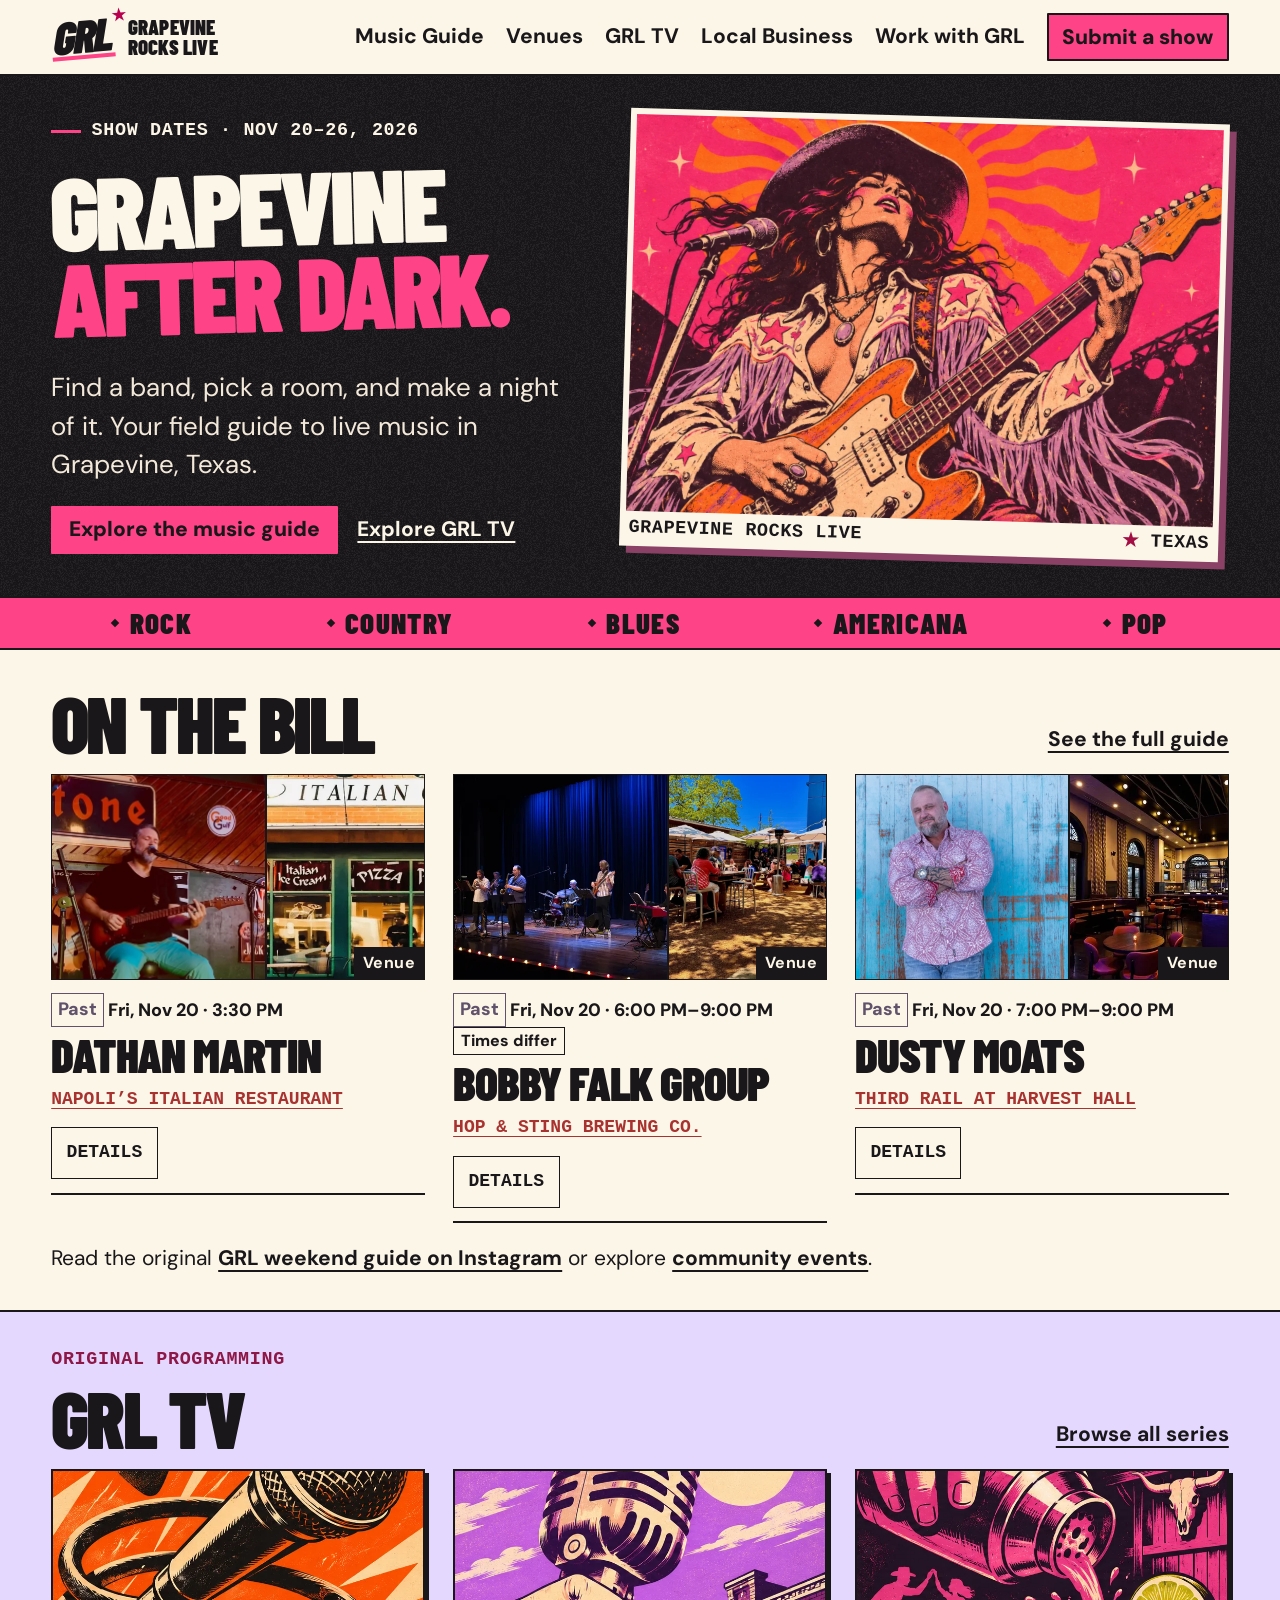
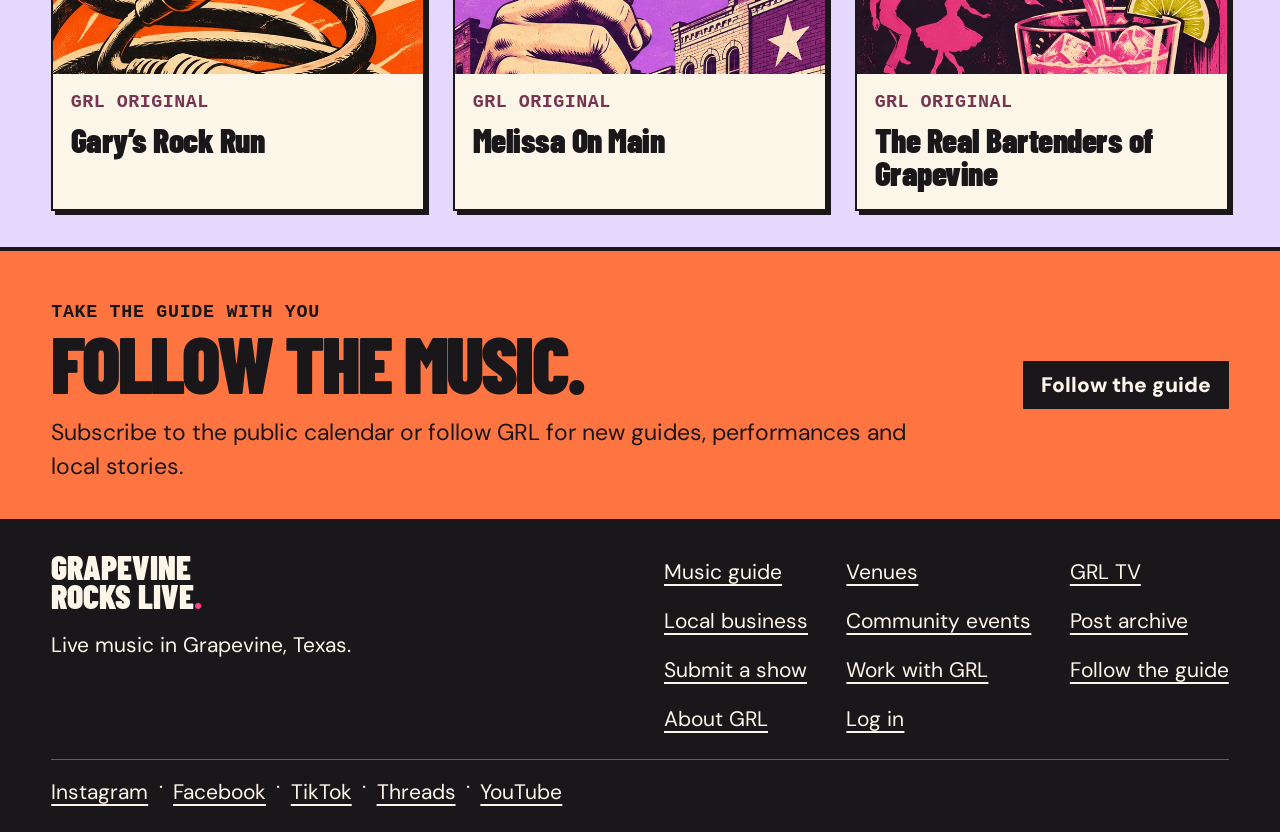
==== commit ec43f04b: "Rebuild the guide editor and improve performer and venue photo framing" ====
--- a/index.html
+++ b/index.html
@@ -26,14 +26,14 @@
     <link rel="icon" href="assets/favicon.svg" type="image/svg+xml">
     <link rel="alternate" type="text/calendar" title="Grapevine Rocks Live music calendar" href="calendar.ics">
     <link rel="preload" href="assets/barlow-condensed-black.woff2" as="font" type="font/woff2" crossorigin>
-    <link rel="stylesheet" href="style.css?v=20261120-readability">
-    <link rel="stylesheet" href="guide.css?v=20261120-readability">
+    <link rel="stylesheet" href="style.css?v=e0a1df1b1d">
+    <link rel="stylesheet" href="guide.css?v=c979985697">
     <script defer src="media.js"></script>
     <script defer src="archive-data.js"></script>
     <script defer src="archive.js"></script>
     <script defer src="owner-source.js"></script>
-    <script defer src="listing-photos.js"></script>
-    <script defer src="guide.js"></script>
+    <script defer src="listing-photos.js?v=574ec9b52b"></script>
+    <script defer src="guide.js?v=871ce44b19"></script>
     <script defer src="app.js?v=20261120-readability"></script>
   </head>
   <body>
--- a/style.css
+++ b/style.css
@@ -389,6 +389,7 @@
 }
 .series-card img {
   width: 100%;
+  height: auto;
   aspect-ratio: 1.82;
   object-fit: cover;
 }
@@ -598,8 +599,9 @@
 }
 .series-layout > img {
   width: 100%;
-  max-height: 420px;
-  object-fit: cover;
+  height: auto;
+  max-height: none;
+  object-fit: contain;
   border: 2px solid var(--ink);
 }
 .series-layout p {
@@ -762,7 +764,7 @@
     padding: 1.5rem 0 1.1rem;
   }
   .series-layout > img {
-    max-height: 245px;
+    max-height: none;
   }
   .big-title {
     font-size: clamp(3.1rem, 13vw, 5.6rem);
--- a/guide.css
+++ b/guide.css
@@ -935,6 +935,12 @@
   height: 100%;
   width: 100%;
   object-fit: cover;
+}
+.grl-listing-images img.grl-photo-fit-contain,
+.grl-directory-image img.grl-photo-fit-contain,
+.grl-photo img.grl-photo-fit-contain {
+  object-fit: contain;
+  background: var(--ink);
 }
 .grl-listing-images figure { min-height: 0; overflow: hidden; }
 .grl-listing-images figure a { display: block; width: 100%; height: 100%; }
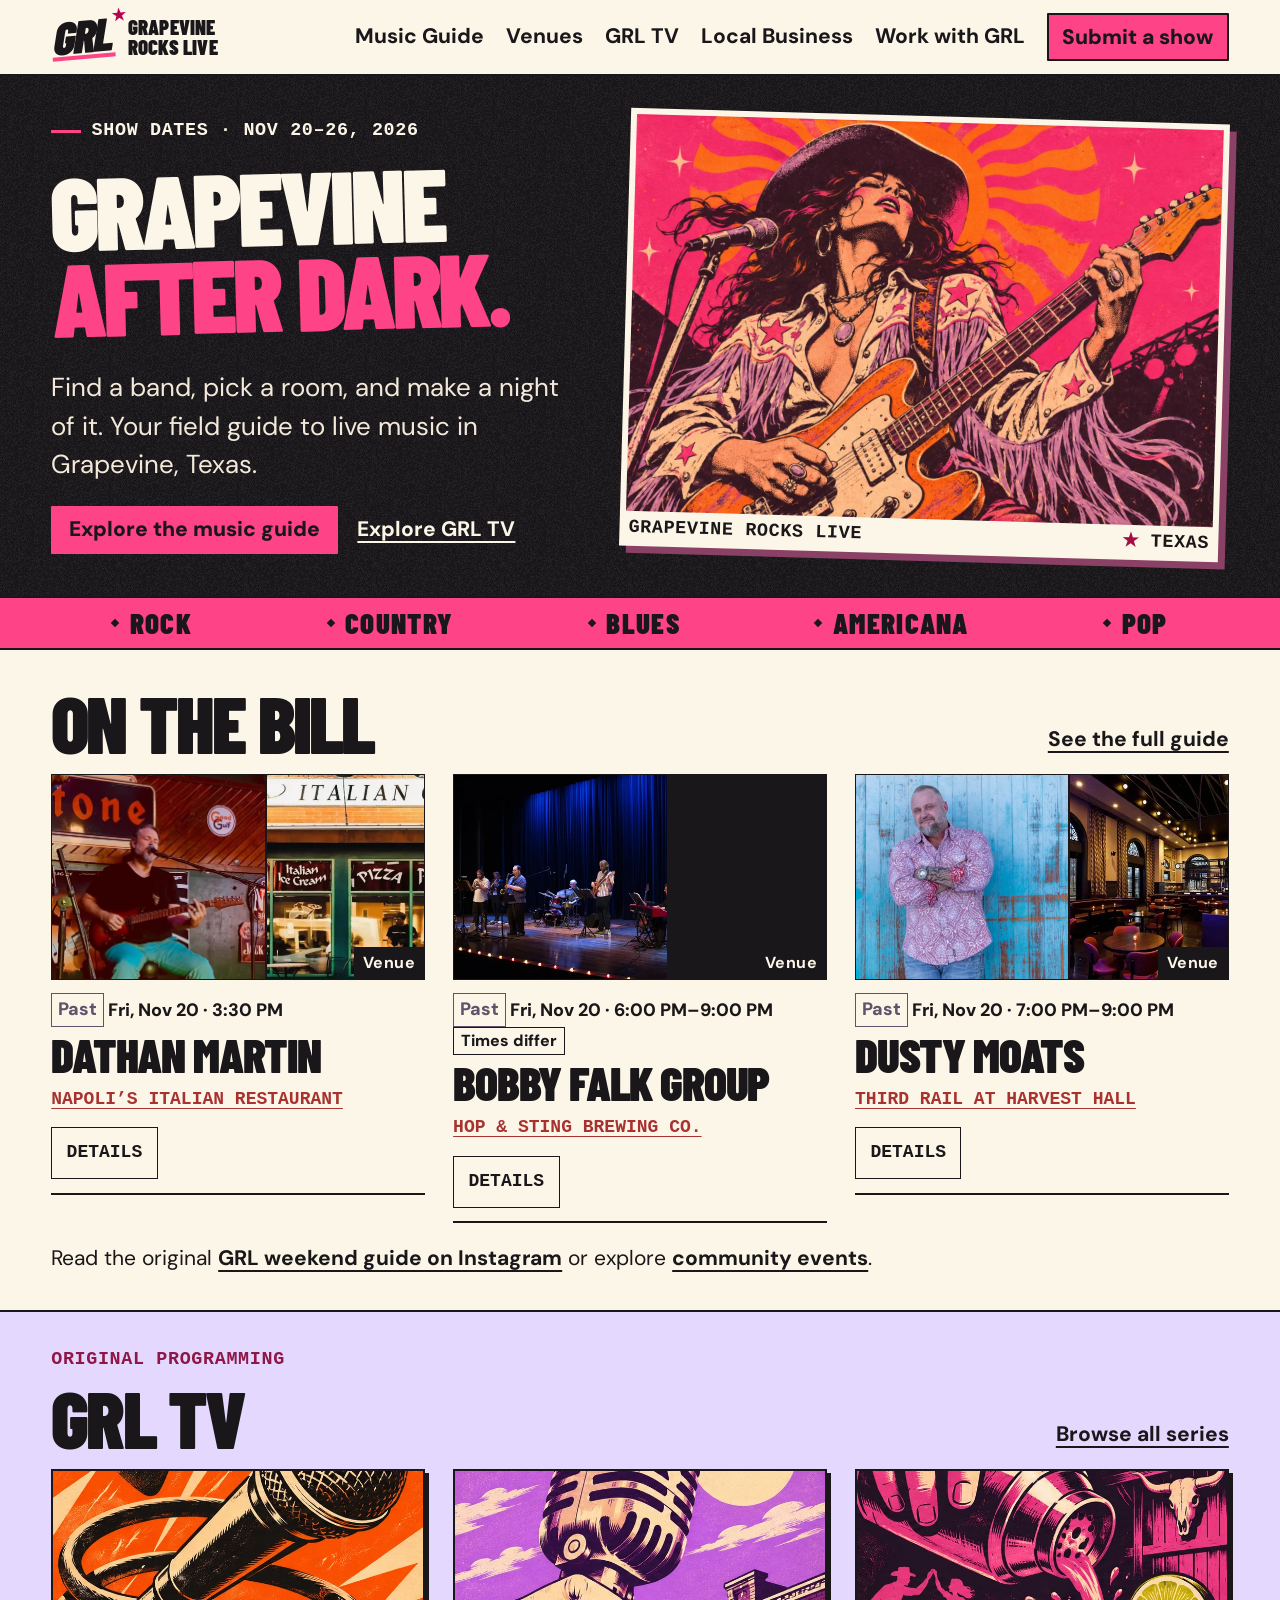
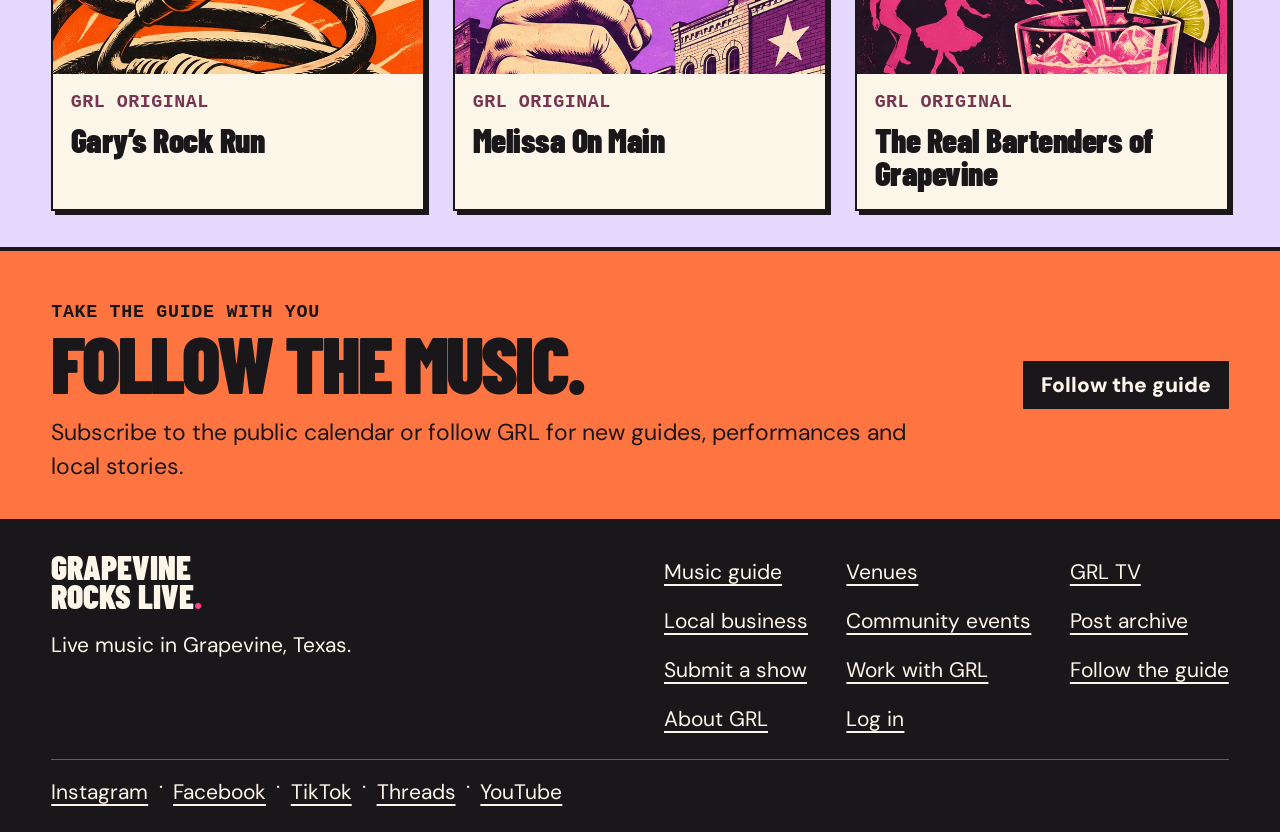
==== commit 5833b049: "Preserve complete show photographs and serve sharper responsive images" ====
--- a/index.html
+++ b/index.html
@@ -27,13 +27,13 @@
     <link rel="alternate" type="text/calendar" title="Grapevine Rocks Live music calendar" href="calendar.ics">
     <link rel="preload" href="assets/barlow-condensed-black.woff2" as="font" type="font/woff2" crossorigin>
     <link rel="stylesheet" href="style.css?v=e0a1df1b1d">
-    <link rel="stylesheet" href="guide.css?v=c979985697">
+    <link rel="stylesheet" href="guide.css?v=e56b51bf01">
     <script defer src="media.js"></script>
     <script defer src="archive-data.js"></script>
     <script defer src="archive.js"></script>
     <script defer src="owner-source.js"></script>
-    <script defer src="listing-photos.js?v=574ec9b52b"></script>
-    <script defer src="guide.js?v=871ce44b19"></script>
+    <script defer src="listing-photos.js?v=e51efb39b0"></script>
+    <script defer src="guide.js?v=ffc55f424a"></script>
     <script defer src="app.js?v=20261120-readability"></script>
   </head>
   <body>
--- a/guide.css
+++ b/guide.css
@@ -928,6 +928,7 @@
   overflow: hidden;
   align-self: center;
 }
+.grl-event-row.with-media .grl-listing-images.solo-artist { aspect-ratio: 1.4; }
 .grl-listing-images.paired { grid-template-columns: minmax(0, 1.35fr) minmax(0, 1fr); gap: 2px; }
 .grl-listing-images figure, .grl-photo { min-width: 0; margin: 0; position: relative; }
 .grl-listing-images img, .grl-directory-image img, .grl-photo img {
@@ -969,10 +970,18 @@
   margin: 0; padding: .65rem 0; border-bottom: 3px solid var(--ink);
 }
 #grl-guide-results { border: 0; }
-.grl-photo figcaption { padding: .65rem .75rem; color: var(--ink); background: var(--paper); font: 500 1rem/1.5 var(--body); text-align: left; }
+.grl-photo figcaption { display: flex; flex-wrap: wrap; gap: .2rem .75rem; align-items: baseline; padding: .65rem .75rem; color: var(--ink); background: var(--paper); font: 500 1rem/1.5 var(--body); text-align: left; }
+.grl-photo figcaption span { flex-basis: 100%; }
+.grl-photo figcaption .grl-credit { flex: 1 1 12ch; overflow-wrap: anywhere; }
+.grl-full-photo { white-space: nowrap; }
 .grl-photo figcaption a { color: var(--ink); text-decoration-thickness: 1px; }
 .grl-gig-head { color: var(--paper); background: var(--ink); border: 2px solid var(--ink); }
-.grl-gig-head.with-photo, .grl-venue-hero.with-photo { display: grid; grid-template-columns: repeat(2,minmax(0,1fr)); }
+.grl-gig-head.with-photo, .grl-venue-hero.with-photo {
+  --photo-height: clamp(22rem, 47vw, 34rem);
+  display: grid;
+  align-items: center;
+  grid-template-columns: minmax(0, 1fr) min(54%, var(--photo-width, 60rem), calc(var(--photo-height) * var(--photo-ratio, 1.5)));
+}
 .grl-gig-type { padding: clamp(1.35rem, 3vw, 3rem); align-self: center; }
 .grl-gig-date, .grl-gig-time { font: 800 clamp(1.125rem, 2vw, 1.45rem)/1.35 var(--body); }
 .grl-gig-type h1 { font-size: clamp(2.6rem, 6.3vw, 6.4rem); text-transform: uppercase; overflow-wrap: anywhere; margin: .7rem 0 1rem; }
@@ -980,12 +989,16 @@
 .grl-gig-room { color: var(--pink) !important; font-size: clamp(1.125rem, 2vw, 1.45rem); font-weight: 700; line-height: 1.35; }
 .grl-gig-artist { font-size: clamp(1.125rem, 2vw, 1.45rem); line-height: 1.35; margin: 0 0 1rem; }
 .grl-gig-head .grl-archive-label { color: var(--paper); }
-.grl-photo { display: flex; flex-direction: column; }
-.grl-performer-photo img, .grl-venue-photo img { aspect-ratio: 4/3; min-height: 0; height: auto; flex: 1 1 0; }
-.grl-performer-photo { align-self: stretch; background: var(--ink); }
-.grl-performer-photo img { height: clamp(16rem, 30vw, 30rem); flex: auto; }
+.grl-photo { background: var(--ink); }
+.grl-photo img {
+  width: 100%;
+  height: auto;
+  max-height: var(--photo-height, 34rem);
+  object-fit: contain;
+  object-position: center;
+}
+.grl-performer-photo { align-self: center; }
 .grl-location-photo { margin: 0 0 1.2rem; border: 1px solid var(--ink); }
-.grl-location-photo img { aspect-ratio: 1.7; height: auto; }
 .grl-show-grid { align-items: start; grid-template-columns: minmax(0,1fr) minmax(0,.9fr); gap: clamp(1.5rem, 4vw, 3.5rem); margin-top: 1.5rem; }
 .grl-venue-hero.with-photo { gap: clamp(1rem,2.5vw,2.25rem); align-items: center; }
 .grl-venue-hero.with-photo h1 { font-size: clamp(3rem, 6.6vw, 6.8rem); }
@@ -1000,7 +1013,6 @@
   .home-guide .grl-listing-images { align-self: stretch; aspect-ratio: 1.95; }
   .home-guide .grl-row-link { align-self: start; }
   .grl-show-grid, .grl-venue-hero.with-photo { grid-template-columns: 1fr; }
-  .grl-gig-head.with-photo { grid-template-columns: repeat(2,minmax(0,1fr)); }
 }
 @media (max-width: 600px) {
   .grl-event-row.with-media, .grl-event-row { grid-template-columns: minmax(0,1fr) auto; gap: .6rem; }
@@ -1010,7 +1022,8 @@
   .grl-day { margin-block: 1rem 2rem; }
   .grl-gig-head.with-photo { grid-template-columns: 1fr; }
   .grl-gig-type h1 { font-size: clamp(3rem,12vw,4rem); }
-  .grl-performer-photo img { aspect-ratio: 1.5; height: auto; }
+  .grl-gig-head.with-photo { --photo-height: min(115vw, 32rem); }
+  .grl-performer-photo { width: 100%; }
   .grl-show-grid { margin-top: 1.3rem; }
 }
 @media print {
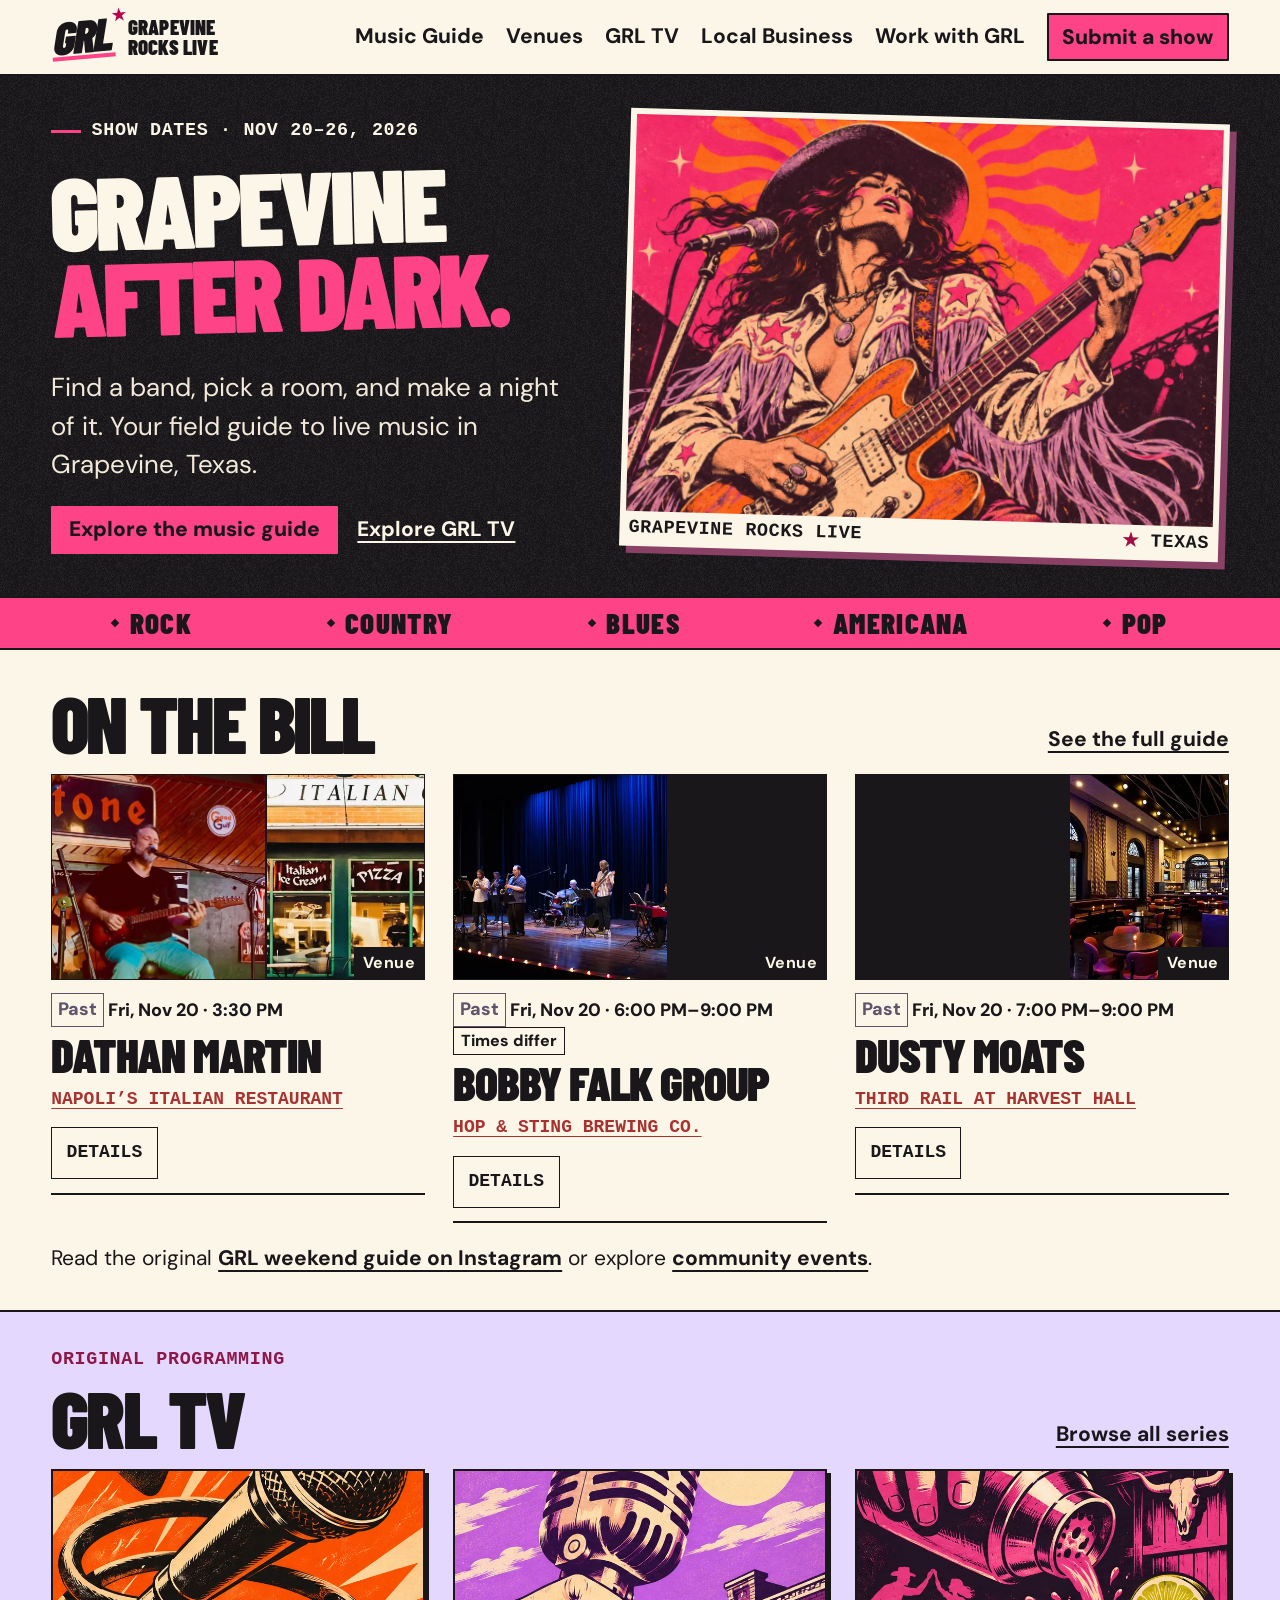
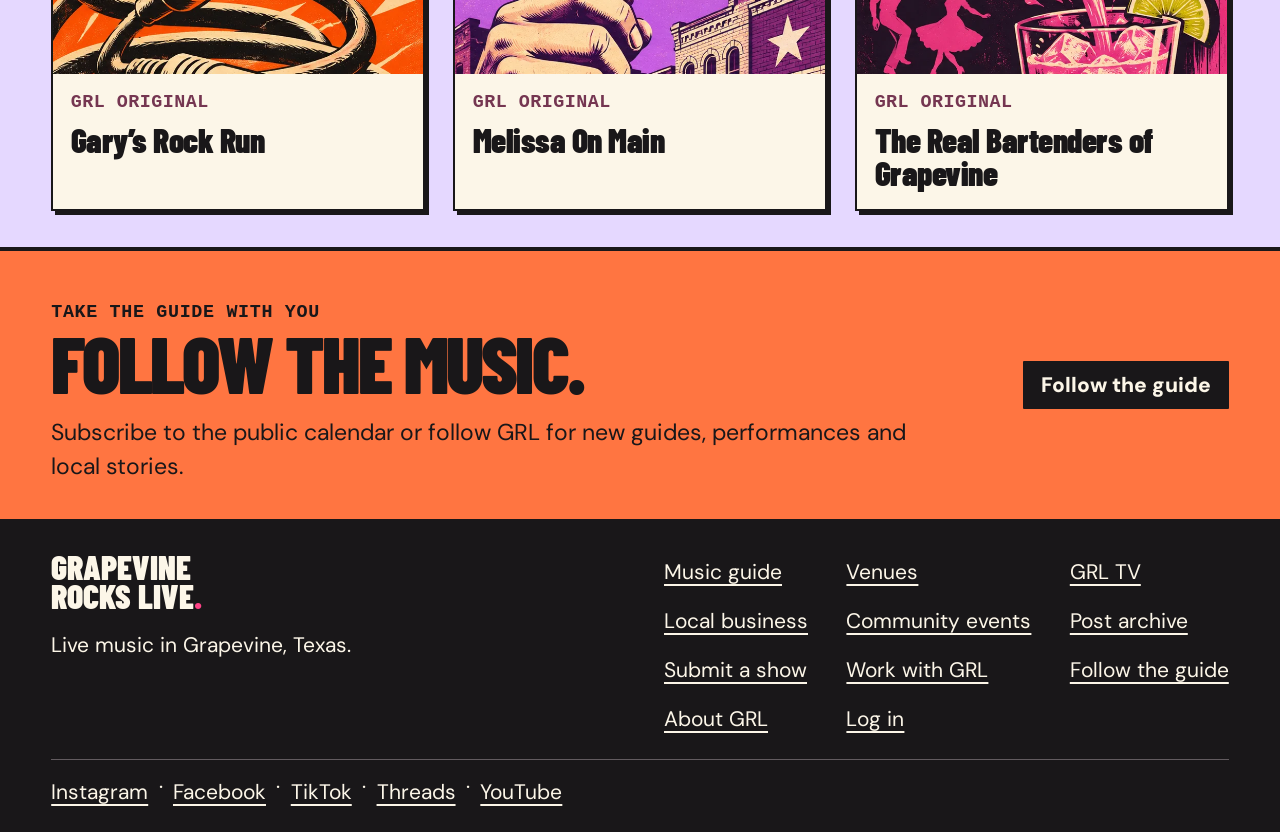
==== commit dfe4098e: "Balance guide photography and refresh the social sharing card" ====
--- a/index.html
+++ b/index.html
@@ -12,28 +12,30 @@
     <meta property="og:description" content="Find a band, pick a room, and make a night of it. Live shows, local venues and GRL TV in Grapevine, Texas.">
     <meta property="og:type" content="website">
     <meta property="og:url" content="https://cmcnosky.github.io/grapevine-rocks-live/">
-    <meta property="og:image" content="https://cmcnosky.github.io/grapevine-rocks-live/assets/link-card-2026-11.jpg">
-    <meta property="og:image:secure_url" content="https://cmcnosky.github.io/grapevine-rocks-live/assets/link-card-2026-11.jpg">
+    <meta property="og:image" content="https://cmcnosky.github.io/grapevine-rocks-live/assets/link-card-main-street-v2.jpg">
+    <meta property="og:image:secure_url" content="https://cmcnosky.github.io/grapevine-rocks-live/assets/link-card-main-street-v2.jpg">
     <meta property="og:image:type" content="image/jpeg">
     <meta property="og:image:width" content="1200">
     <meta property="og:image:height" content="630">
-    <meta property="og:image:alt" content="Grapevine Rocks Live over bright pink and orange guitarist artwork.">
+    <meta property="og:image:alt" content="Grapevine Rocks Live with an illustrated guitarist between photos of Tolbert’s storefront and Dathan Martin performing.">
     <meta name="twitter:card" content="summary_large_image">
     <meta name="twitter:title" content="Grapevine Rocks Live | The Live Music Guide">
     <meta name="twitter:description" content="Find a band, pick a room, and make a night of it. Live shows, local venues and GRL TV in Grapevine, Texas.">
-    <meta name="twitter:image" content="https://cmcnosky.github.io/grapevine-rocks-live/assets/link-card-2026-11.jpg">
-    <meta name="twitter:image:alt" content="Grapevine Rocks Live over bright pink and orange guitarist artwork.">
+    <meta name="twitter:image" content="https://cmcnosky.github.io/grapevine-rocks-live/assets/link-card-main-street-v2.jpg">
+    <meta name="twitter:image:alt" content="Grapevine Rocks Live with an illustrated guitarist between photos of Tolbert’s storefront and Dathan Martin performing.">
     <link rel="icon" href="assets/favicon.svg" type="image/svg+xml">
     <link rel="alternate" type="text/calendar" title="Grapevine Rocks Live music calendar" href="calendar.ics">
     <link rel="preload" href="assets/barlow-condensed-black.woff2" as="font" type="font/woff2" crossorigin>
     <link rel="stylesheet" href="style.css?v=e0a1df1b1d">
     <link rel="stylesheet" href="guide.css?v=e56b51bf01">
+    <link rel="stylesheet" href="photo-finish.css?v=08b971e7ec">
+    <script defer src="photo-finish.js?v=12304a5b39"></script>
     <script defer src="media.js"></script>
     <script defer src="archive-data.js"></script>
     <script defer src="archive.js"></script>
     <script defer src="owner-source.js"></script>
-    <script defer src="listing-photos.js?v=e51efb39b0"></script>
-    <script defer src="guide.js?v=ffc55f424a"></script>
+    <script defer src="listing-photos.js?v=bf3b860b71"></script>
+    <script defer src="guide.js?v=52f29c0277"></script>
     <script defer src="app.js?v=20261120-readability"></script>
   </head>
   <body>
--- a/photo-finish.css
+++ b/photo-finish.css
@@ -0,0 +1,55 @@
+.photo-filter-defs { position: absolute; width: 0; height: 0; pointer-events: none; }
+.photo-finish-ready [data-photo-grade="daylight"] { filter: url("#photo-finish-daylight"); }
+.photo-finish-ready [data-photo-grade="soft"] { filter: url("#photo-finish-soft"); }
+.photo-finish-ready [data-photo-grade="stage"] { filter: url("#photo-finish-stage"); }
+.photo-finish-ready [data-photo-grade="bright"] { filter: url("#photo-finish-bright"); }
+.photo-finish-ready [data-photo-grade="texture"] { filter: url("#photo-finish-texture"); }
+.photo-finish-ready [data-photo-grade="interior"] { filter: url("#photo-finish-interior"); }
+.photo-finish-ready [data-photo-grade="dusk"] { filter: url("#photo-finish-dusk"); }
+
+.photo-finish-ready :is(.poster img, .series-card img, .tv-feature > img, .series-layout > img, .desk-art img, .login-art) {
+  filter: url("#photo-finish-artwork");
+}
+
+.full-photograph {
+  box-sizing: border-box;
+  width: fit-content;
+  max-width: min(96vw, 112rem);
+  max-height: 96vh;
+  max-height: 96dvh;
+  margin: auto;
+  padding: 0;
+  overflow: auto;
+  border: 1px solid #695f67;
+  color: #fff9ee;
+  background: #171417;
+}
+.full-photograph::backdrop { background: rgb(15 13 15 / 92%); }
+.full-photograph-bar {
+  display: flex;
+  align-items: center;
+  justify-content: space-between;
+  gap: 1rem;
+  padding: .4rem .8rem;
+  font: 650 1.0625rem/1.3 var(--body, system-ui);
+}
+.full-photograph-bar a { color: inherit; padding-block: .7rem; text-underline-offset: .2em; }
+.full-photograph-bar button {
+  min-height: 44px;
+  padding: .45rem .95rem;
+  border: 1px solid currentColor;
+  background: transparent;
+  color: inherit;
+  font: inherit;
+  cursor: pointer;
+}
+.full-photograph > img {
+  display: block;
+  width: auto;
+  height: auto;
+  max-width: 100%;
+  max-height: calc(94vh - 4.25rem);
+  max-height: calc(94dvh - 4.25rem);
+  object-fit: contain;
+  margin-inline: auto;
+}
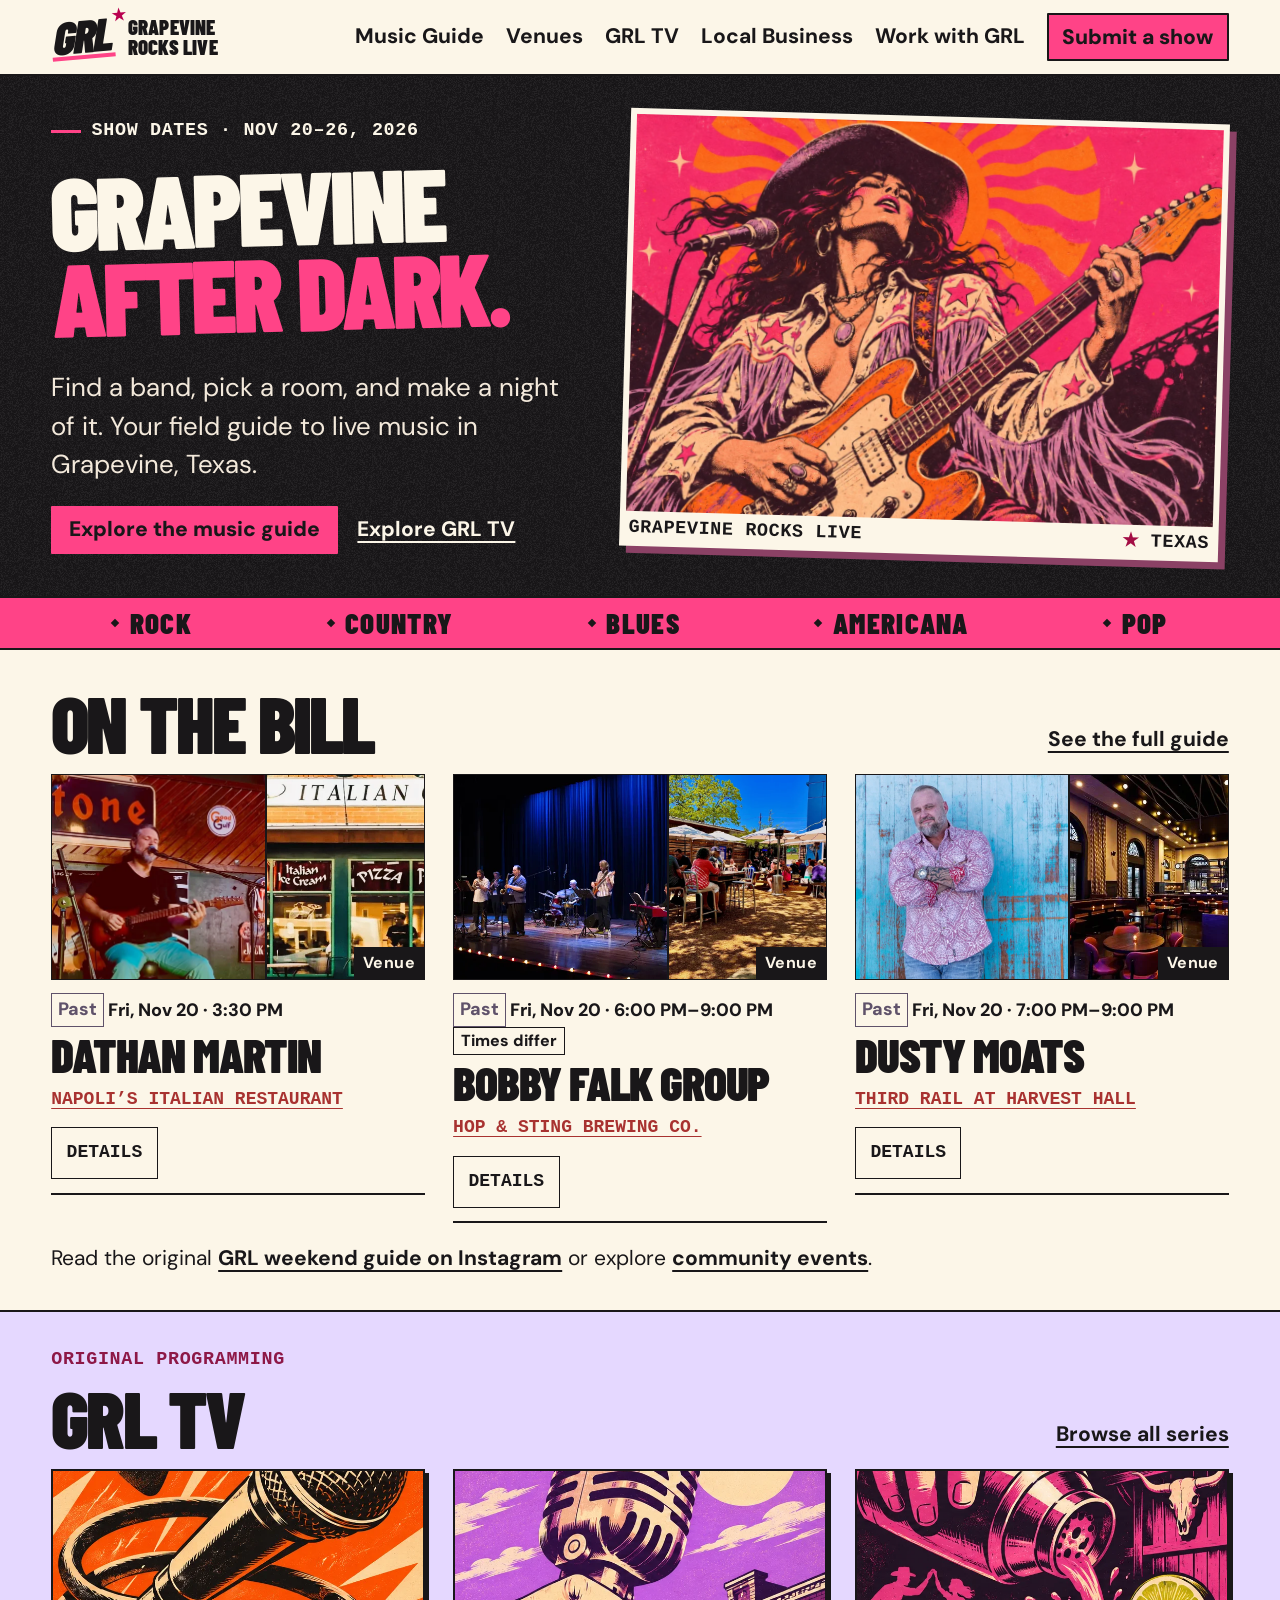
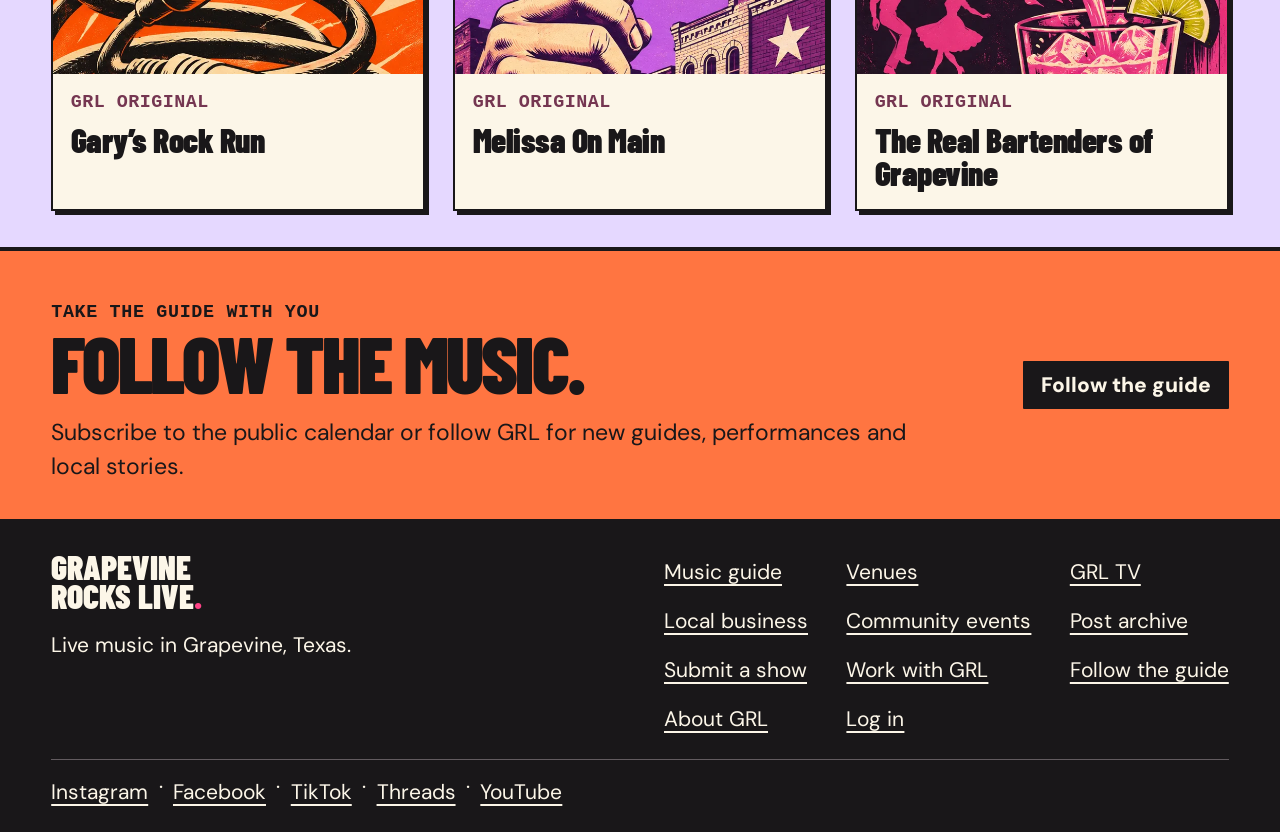
==== commit aab2b98f: "Use the guitarist alone on the site's sharing card" ====
--- a/index.html
+++ b/index.html
@@ -12,17 +12,17 @@
     <meta property="og:description" content="Find a band, pick a room, and make a night of it. Live shows, local venues and GRL TV in Grapevine, Texas.">
     <meta property="og:type" content="website">
     <meta property="og:url" content="https://cmcnosky.github.io/grapevine-rocks-live/">
-    <meta property="og:image" content="https://cmcnosky.github.io/grapevine-rocks-live/assets/link-card-main-street-v2.jpg">
-    <meta property="og:image:secure_url" content="https://cmcnosky.github.io/grapevine-rocks-live/assets/link-card-main-street-v2.jpg">
+    <meta property="og:image" content="https://cmcnosky.github.io/grapevine-rocks-live/assets/link-card-guitarist-v3.jpg">
+    <meta property="og:image:secure_url" content="https://cmcnosky.github.io/grapevine-rocks-live/assets/link-card-guitarist-v3.jpg">
     <meta property="og:image:type" content="image/jpeg">
     <meta property="og:image:width" content="1200">
     <meta property="og:image:height" content="630">
-    <meta property="og:image:alt" content="Grapevine Rocks Live with an illustrated guitarist between photos of Tolbert’s storefront and Dathan Martin performing.">
+    <meta property="og:image:alt" content="Grapevine Rocks Live in cream and pink over a guitarist in a cowboy hat.">
     <meta name="twitter:card" content="summary_large_image">
     <meta name="twitter:title" content="Grapevine Rocks Live | The Live Music Guide">
     <meta name="twitter:description" content="Find a band, pick a room, and make a night of it. Live shows, local venues and GRL TV in Grapevine, Texas.">
-    <meta name="twitter:image" content="https://cmcnosky.github.io/grapevine-rocks-live/assets/link-card-main-street-v2.jpg">
-    <meta name="twitter:image:alt" content="Grapevine Rocks Live with an illustrated guitarist between photos of Tolbert’s storefront and Dathan Martin performing.">
+    <meta name="twitter:image" content="https://cmcnosky.github.io/grapevine-rocks-live/assets/link-card-guitarist-v3.jpg">
+    <meta name="twitter:image:alt" content="Grapevine Rocks Live in cream and pink over a guitarist in a cowboy hat.">
     <link rel="icon" href="assets/favicon.svg" type="image/svg+xml">
     <link rel="alternate" type="text/calendar" title="Grapevine Rocks Live music calendar" href="calendar.ics">
     <link rel="preload" href="assets/barlow-condensed-black.woff2" as="font" type="font/woff2" crossorigin>
